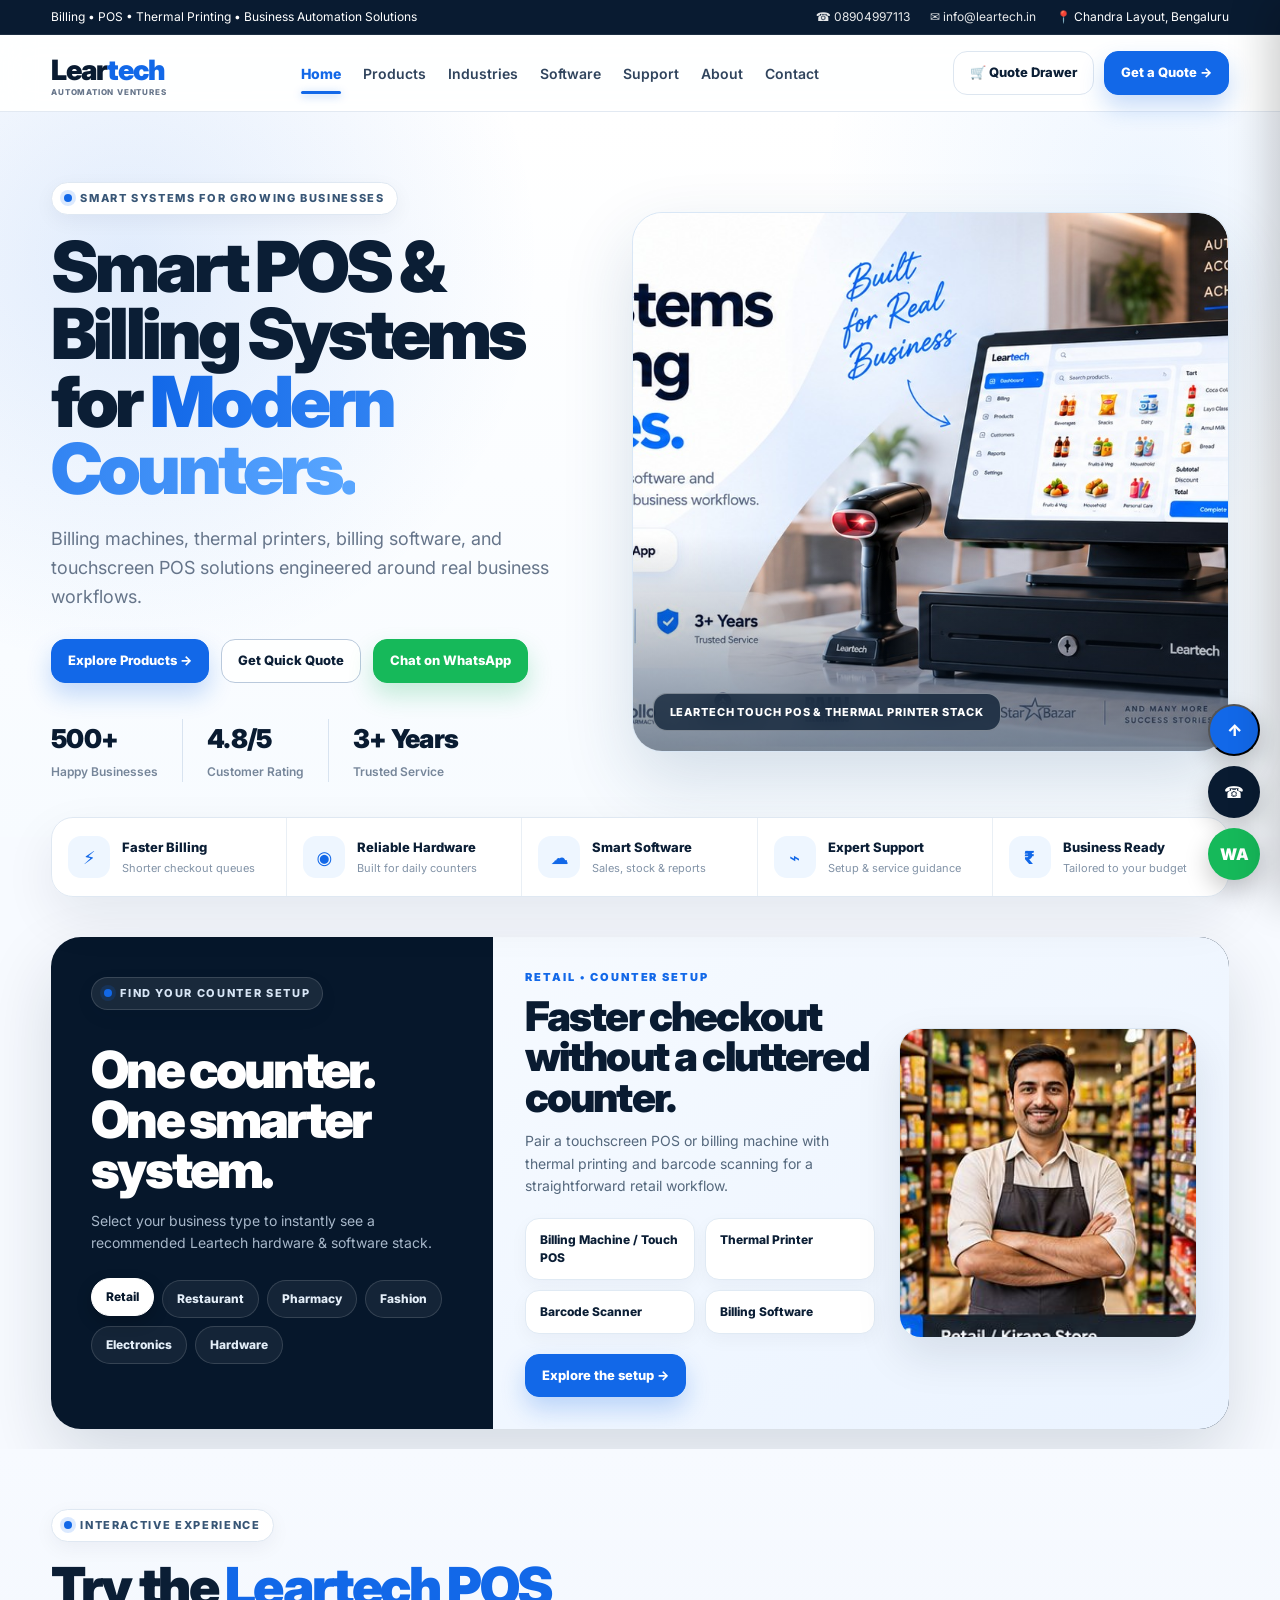
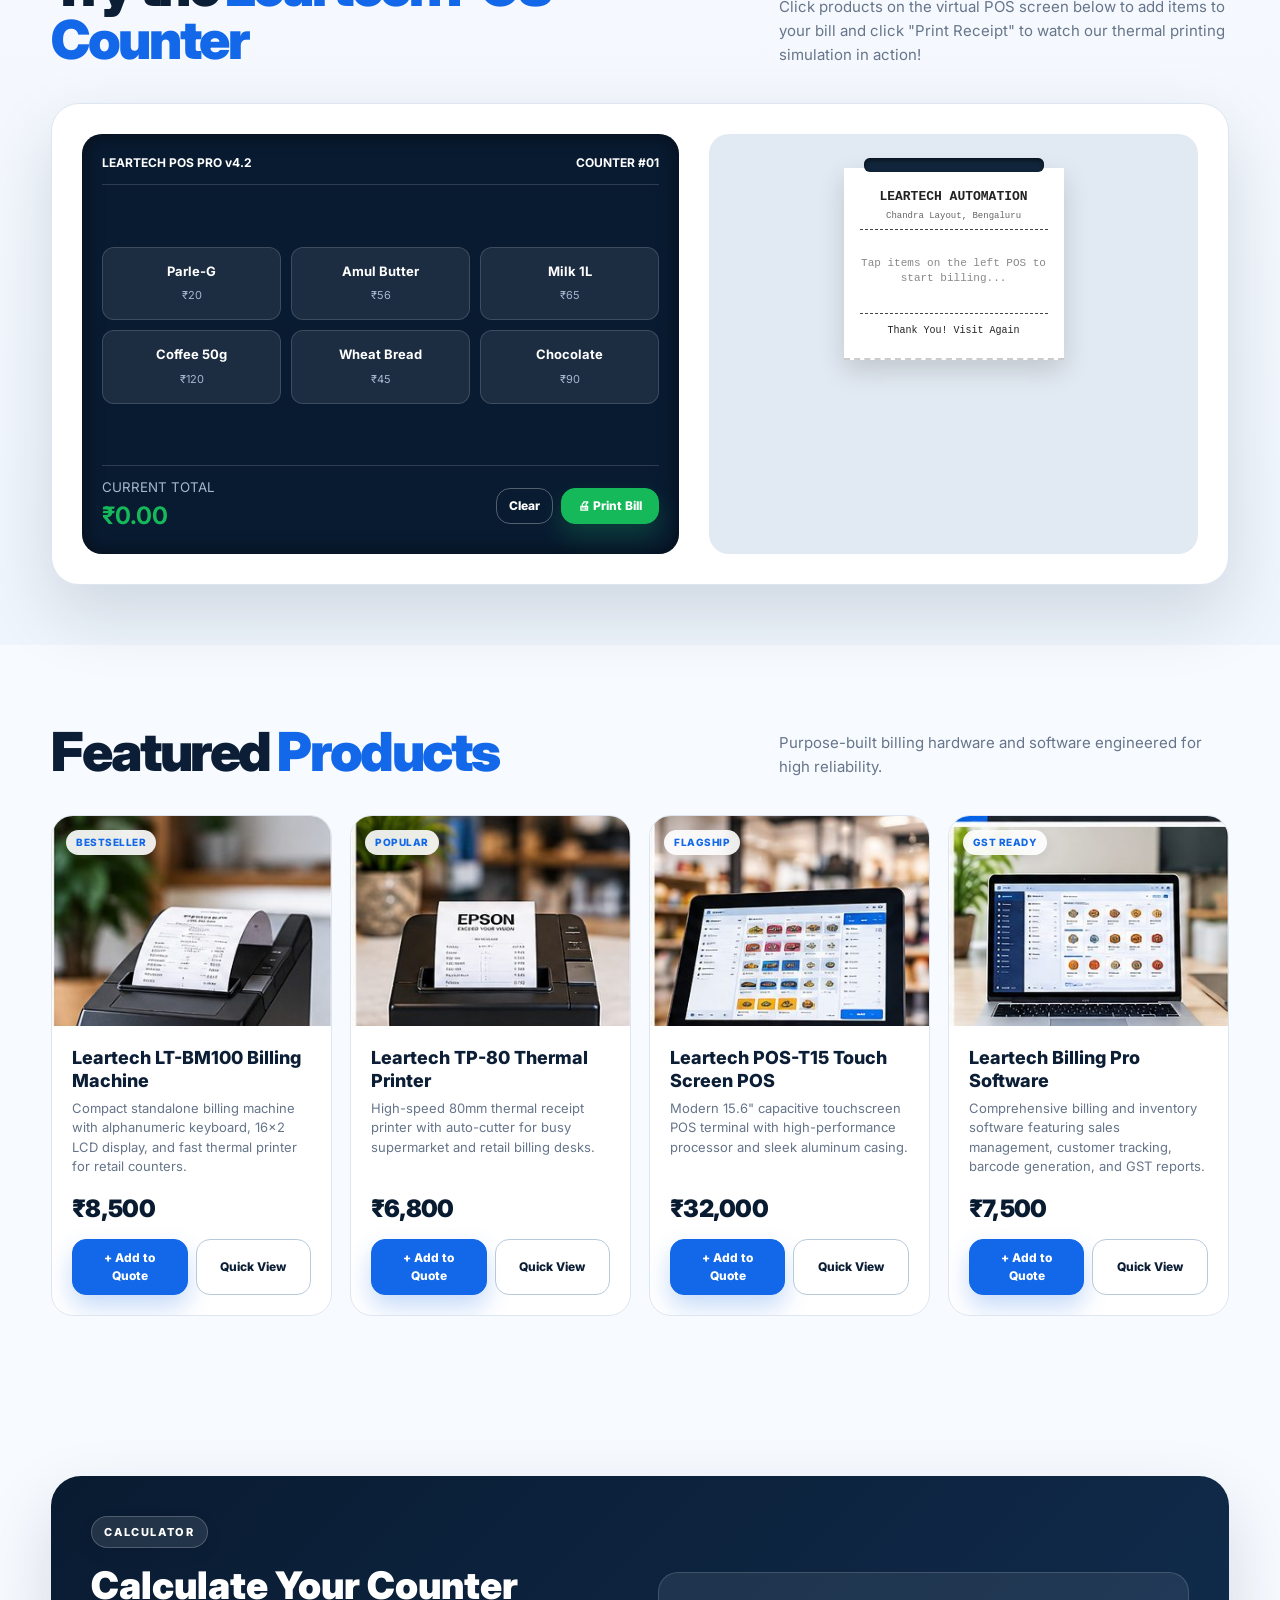
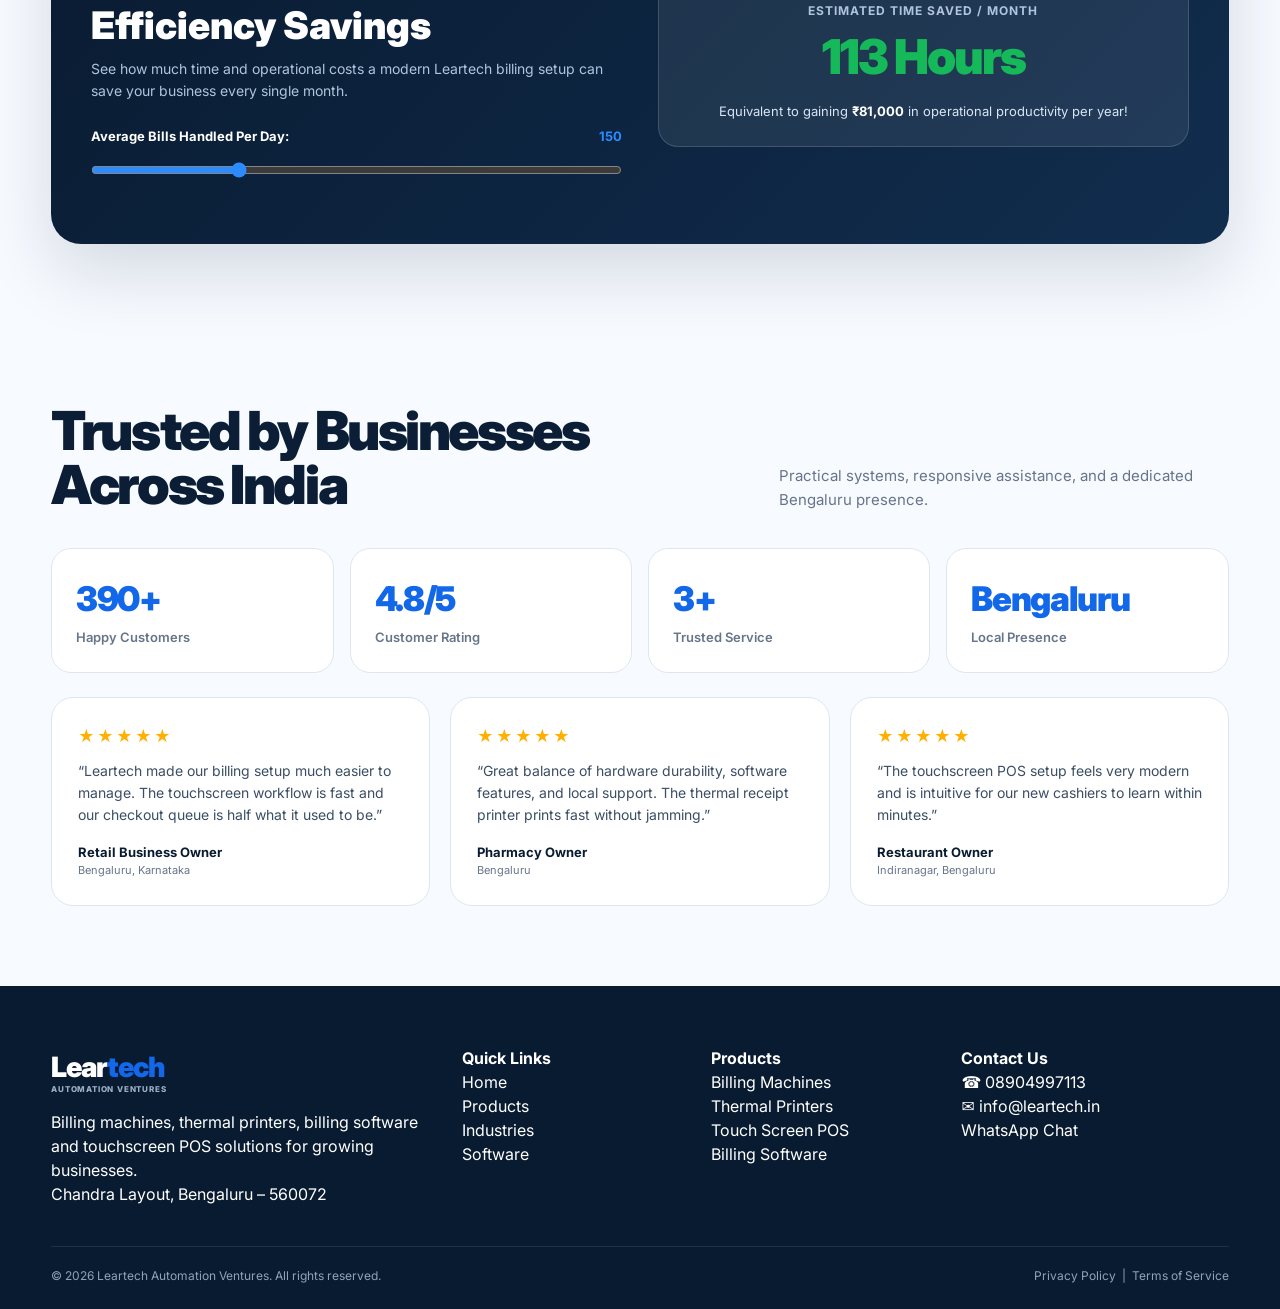
==== index.html @ 6ddb9689 "Initial commit - Leartech Automation Ventures official website" ====
<!DOCTYPE html>
<html lang="en">
<head>
  <meta charset="utf-8" />
  <meta name="viewport" content="width=device-width, initial-scale=1" />
  <meta name="theme-color" content="#091b31" />
  <meta name="description" content="Leartech Automation Ventures - Billing machines, thermal printers, billing software and touchscreen POS solutions for modern businesses in Bengaluru and India." />
  <title>Leartech | Billing Machines, POS Systems & Thermal Printers</title>
  
  <!-- CSS Stylesheet -->
  <link rel="stylesheet" href="./css/styles.css" />
</head>
<body>

  <!-- Scroll Progress Indicator -->
  <div id="scrollProgress"></div>

  <!-- Top Announcement Bar -->
  <div class="top-bar">
    <div class="container row">
      <span>Billing • POS • Thermal Printing • Business Automation Solutions</span>
      <div class="top-right">
        <a href="tel:+918904997113">☎ 08904997113</a>
        <a href="mailto:info@leartech.in">✉ info@leartech.in</a>
        <span>📍 Chandra Layout, Bengaluru</span>
      </div>
    </div>
  </div>

  <!-- Main Navigation Header -->
  <header>
    <div class="container nav">
      <a class="brand" href="#home" data-page="home">
        Lear<span>tech</span>
        <small>Automation Ventures</small>
      </a>

      <nav class="links" id="mobileNav">
        <a href="#home" data-page="home" class="active">Home</a>
        <a href="#products" data-page="products">Products</a>
        <a href="#industries" data-page="industries">Industries</a>
        <a href="#software" data-page="software">Software</a>
        <a href="#support" data-page="support">Support</a>
        <a href="#about" data-page="about">About</a>
        <a href="#contact" data-page="contact">Contact</a>
      </nav>

      <div class="nav-actions">
        <button class="pill open-quote-drawer quote-badge">
          🛒 Quote Drawer
          <span class="cart-count" id="cartBadge" style="display:none;">0</span>
        </button>
        <a class="pill primary" href="#contact" data-page="contact">Get a Quote →</a>
        <button class="menu-toggle" id="menuToggle" aria-label="Toggle navigation">☰</button>
      </div>
    </div>
  </header>

  <!-- Main Multi-page Container -->
  <main>

    <!-- ==================== HOME PAGE ==================== -->
    <section class="page active" id="page-home">
      
      <!-- Hero Section -->
      <section class="hero">
        <div class="container hero-grid">
          <div class="hero-copy reveal">
            <span class="iq-kicker"><i></i>Smart Systems for Growing Businesses</span>
            <h1>Smart POS & Billing Systems for <span class="blue">Modern Counters.</span></h1>
            <p>Billing machines, thermal printers, billing software, and touchscreen POS solutions engineered around real business workflows.</p>
            
            <div class="cta-row">
              <a class="btn primary" href="#products" data-page="products">Explore Products →</a>
              <a class="btn outline open-quote-drawer">Get Quick Quote</a>
              <a class="btn green" href="https://wa.me/918904997113" target="_blank">Chat on WhatsApp</a>
            </div>

            <div class="proof">
              <div>
                <strong>500+</strong>
                <span>Happy Businesses</span>
              </div>
              <div>
                <strong>4.8/5</strong>
                <span>Customer Rating</span>
              </div>
              <div>
                <strong>3+ Years</strong>
                <span>Trusted Service</span>
              </div>
            </div>
          </div>

          <div class="hero-photo-card reveal-scale">
            <img class="hero-photo" src="./assets/images/hero1.jpg" alt="Leartech Smart Billing Solutions Counter Setup" />
            <div class="image-caption">Leartech Touch POS & Thermal Printer Stack</div>
          </div>
        </div>
      </section>

      <!-- Advantage Rail -->
      <section class="iq-rail">
        <div class="container">
          <div class="iq-rail-inner stagger reveal">
            <div class="iq-rail-item">
              <div class="iq-rail-icon">⚡</div>
              <div><strong>Faster Billing</strong><span>Shorter checkout queues</span></div>
            </div>
            <div class="iq-rail-item">
              <div class="iq-rail-icon">◉</div>
              <div><strong>Reliable Hardware</strong><span>Built for daily counters</span></div>
            </div>
            <div class="iq-rail-item">
              <div class="iq-rail-icon">☁</div>
              <div><strong>Smart Software</strong><span>Sales, stock & reports</span></div>
            </div>
            <div class="iq-rail-item">
              <div class="iq-rail-icon">⌁</div>
              <div><strong>Expert Support</strong><span>Setup & service guidance</span></div>
            </div>
            <div class="iq-rail-item">
              <div class="iq-rail-icon">₹</div>
              <div><strong>Business Ready</strong><span>Tailored to your budget</span></div>
            </div>
          </div>
        </div>
      </section>

      <!-- Counter Solution Finder -->
      <section class="iq-finder section">
        <div class="container">
          <div class="iq-finder-card reveal-scale">
            <div class="iq-finder-copy">
              <span class="iq-kicker"><i></i>Find Your Counter Setup</span>
              <h2>One counter.<br>One smarter system.</h2>
              <p>Select your business type to instantly see a recommended Leartech hardware & software stack.</p>
              
              <div class="iq-tabs" role="tablist">
                <button class="iq-tab active" data-solution="retail">Retail</button>
                <button class="iq-tab" data-solution="restaurant">Restaurant</button>
                <button class="iq-tab" data-solution="pharmacy">Pharmacy</button>
                <button class="iq-tab" data-solution="fashion">Fashion</button>
                <button class="iq-tab" data-solution="electronics">Electronics</button>
                <button class="iq-tab" data-solution="hardware">Hardware</button>
              </div>
            </div>

            <div class="iq-result">
              <div>
                <div class="iq-meta" id="iqMeta">RETAIL • COUNTER SETUP</div>
                <div class="iq-title" id="iqTitle">Faster checkout without a cluttered counter.</div>
                <p class="iq-copy" id="iqCopy">Pair a touchscreen POS or billing machine with thermal printing and barcode scanning for a straightforward retail workflow.</p>
                <div class="iq-list" id="iqList">
                  <div>Billing Machine / Touch POS</div>
                  <div>Thermal Printer</div>
                  <div>Barcode Scanner</div>
                  <div>Billing Software</div>
                </div>
                <a class="btn primary" href="#products" data-page="products">Explore the setup →</a>
              </div>
              <div class="iq-result-image">
                <img id="iqImage" src="./assets/images/retail.jpg" alt="Leartech counter solution setup" />
              </div>
            </div>
          </div>
        </div>
      </section>

      <!-- LIVE POS COUNTER SIMULATOR (STORYTELLING ANIMATION) -->
      <section class="simulator-section section">
        <div class="container">
          <div class="head reveal">
            <div>
              <span class="iq-kicker"><i></i>Interactive Experience</span>
              <h2>Try the <span style="color:var(--blue)">Leartech POS Counter</span></h2>
            </div>
            <p>Click products on the virtual POS screen below to add items to your bill and click "Print Receipt" to watch our thermal printing simulation in action!</p>
          </div>

          <div class="sim-card reveal-scale">
            <!-- POS Screen -->
            <div class="sim-screen">
              <div class="sim-screen-header">
                <span>LEARTECH POS PRO v4.2</span>
                <span>COUNTER #01</span>
              </div>
              <div class="sim-grid-items">
                <button class="sim-item-btn" data-name="Parle-G Biscuit" data-price="20">
                  <strong>Parle-G</strong>
                  <span>₹20</span>
                </button>
                <button class="sim-item-btn" data-name="Amul Butter 100g" data-price="56">
                  <strong>Amul Butter</strong>
                  <span>₹56</span>
                </button>
                <button class="sim-item-btn" data-name="Organic Milk 1L" data-price="65">
                  <strong>Milk 1L</strong>
                  <span>₹65</span>
                </button>
                <button class="sim-item-btn" data-name="Coffee Powder 50g" data-price="120">
                  <strong>Coffee 50g</strong>
                  <span>₹120</span>
                </button>
                <button class="sim-item-btn" data-name="Whole Wheat Bread" data-price="45">
                  <strong>Wheat Bread</strong>
                  <span>₹45</span>
                </button>
                <button class="sim-item-btn" data-name="Dark Chocolate" data-price="90">
                  <strong>Chocolate</strong>
                  <span>₹90</span>
                </button>
              </div>
              <div style="display:flex; justify-content:space-between; align-items:center; border-top:1px solid rgba(255,255,255,0.15); padding-top:12px;">
                <div>
                  <small style="color:#a4b8d1; display:block;">CURRENT TOTAL</small>
                  <strong style="font-size:24px; color:#16b95a;" id="simTotal">₹0.00</strong>
                </div>
                <div style="display:flex; gap:8px;">
                  <button class="btn outline" id="simClearBtn" style="color:#fff; border-color:rgba(255,255,255,0.3); background:transparent; padding:8px 12px; font-size:12px;">Clear</button>
                  <button class="btn green" id="simPrintBtn" style="padding:8px 16px; font-size:12px;">🖨 Print Bill</button>
                </div>
              </div>
            </div>

            <!-- Thermal Printer & Receipt Feed -->
            <div class="sim-thermal-printer">
              <div class="printer-slot"></div>
              <div class="virtual-receipt" id="simPaper">
                <h4>LEARTECH AUTOMATION</h4>
                <div style="text-align:center; font-size:9px; color:#666;">Chandra Layout, Bengaluru</div>
                <div class="divider"></div>
                <div id="simReceiptBody">
                  <div style="text-align:center; color:#888; padding:20px 0;">Tap items on the left POS to start billing...</div>
                </div>
                <div class="divider"></div>
                <div style="text-align:center; font-size:10px; margin-top:10px;">Thank You! Visit Again</div>
              </div>
            </div>
          </div>
        </div>
      </section>

      <!-- Featured Products Spotlight -->
      <section class="section">
        <div class="container">
          <div class="head reveal">
            <h2>Featured <span style="color:var(--blue)">Products</span></h2>
            <p>Purpose-built billing hardware and software engineered for high reliability.</p>
          </div>
          <div class="grid4 stagger" id="homeProducts"></div>
        </div>
      </section>

      <!-- ROI & Time Savings Calculator -->
      <section class="section">
        <div class="container">
          <div class="roi-card reveal-scale">
            <div>
              <span class="iq-kicker" style="background:rgba(255,255,255,0.1); border-color:rgba(255,255,255,0.2); color:#fff;">Calculator</span>
              <h2>Calculate Your Counter Efficiency Savings</h2>
              <p>See how much time and operational costs a modern Leartech billing setup can save your business every single month.</p>
              
              <div class="roi-slider-group">
                <label>
                  <span>Average Bills Handled Per Day:</span>
                  <span id="roiBillsVal" style="color:var(--blue2);">150</span>
                </label>
                <input type="range" class="roi-slider" id="roiBillsInput" min="20" max="500" value="150" />
              </div>
            </div>

            <div class="roi-result-box">
              <span style="color:#b0c4de; font-size:12px; font-weight:bold; letter-spacing:1px; text-transform:uppercase;">ESTIMATED TIME SAVED / MONTH</span>
              <div class="roi-result-number" id="roiHoursVal">113 Hours</div>
              <p style="color:#d7e5f5; font-size:13px; margin-top:8px;">Equivalent to gaining <strong id="roiRevenueVal" style="color:#fff;">₹81,000</strong> in operational productivity per year!</p>
            </div>
          </div>
        </div>
      </section>

      <!-- Customer Metrics & Testimonials -->
      <section class="section">
        <div class="container">
          <div class="head reveal">
            <h2>Trusted by Businesses Across India</h2>
            <p>Practical systems, responsive assistance, and a dedicated Bengaluru presence.</p>
          </div>

          <div class="metric-grid stagger">
            <div class="metric">
              <strong data-target="500">0+</strong>
              <span>Happy Customers</span>
            </div>
            <div class="metric">
              <strong>4.8/5</strong>
              <span>Customer Rating</span>
            </div>
            <div class="metric">
              <strong data-target="3">0+ Years</strong>
              <span>Trusted Service</span>
            </div>
            <div class="metric">
              <strong>Bengaluru</strong>
              <span>Local Presence</span>
            </div>
          </div>

          <div class="testimonials stagger" style="margin-top:24px;">
            <div class="quote">
              <div class="stars">★★★★★</div>
              <p>“Leartech made our billing setup much easier to manage. The touchscreen workflow is fast and our checkout queue is half what it used to be.”</p>
              <b>Retail Business Owner</b>
              <small>Bengaluru, Karnataka</small>
            </div>
            <div class="quote">
              <div class="stars">★★★★★</div>
              <p>“Great balance of hardware durability, software features, and local support. The thermal receipt printer prints fast without jamming.”</p>
              <b>Pharmacy Owner</b>
              <small>Bengaluru</small>
            </div>
            <div class="quote">
              <div class="stars">★★★★★</div>
              <p>“The touchscreen POS setup feels very modern and is intuitive for our new cashiers to learn within minutes.”</p>
              <b>Restaurant Owner</b>
              <small>Indiranagar, Bengaluru</small>
            </div>
          </div>
        </div>
      </section>

    </section>


    <!-- ==================== PRODUCTS PAGE ==================== -->
    <section class="page" id="page-products">
      <div class="section" style="background:#f4f8fd; padding:40px 0 20px;">
        <div class="container">
          <div class="breadcrumb" style="font-size:12px; color:#66758a; margin-bottom:10px;">Home › Products</div>
          <h1 style="font-size:48px; font-weight:900; letter-spacing:-0.04em;">Our <span style="color:var(--blue)">Products</span></h1>
          <p style="color:var(--muted); max-width:600px;">Billing machines, thermal printers, billing software, and touchscreen POS solutions for modern counters.</p>

          <!-- Category Filter Tabs -->
          <div class="cta-row" style="margin-top:20px;">
            <button class="pill tab active" data-cat="All">All Products</button>
            <button class="pill tab" data-cat="Billing Machines">Billing Machines</button>
            <button class="pill tab" data-cat="Thermal Printers">Thermal Printers</button>
            <button class="pill tab" data-cat="Billing Software">Billing Software</button>
            <button class="pill tab" data-cat="Touch Screen POS">Touch Screen POS</button>
          </div>
        </div>
      </div>

      <section class="section">
        <div class="container" style="display:grid; grid-template-columns: 240px 1fr; gap:30px;">
          <!-- Sidebar Filters -->
          <aside style="background:#fff; border:1px solid var(--line); border-radius:20px; padding:20px; height:max-content;">
            <h3 style="font-size:16px; margin-bottom:14px;">Filter & Search</h3>
            
            <div style="margin-bottom:20px;">
              <label style="font-size:12px; font-weight:bold; display:block; margin-bottom:6px;">Search Product</label>
              <input type="text" id="searchInput" placeholder="Search by name..." style="width:100%; padding:10px; border-radius:10px; border:1px solid var(--line);" />
            </div>

            <div>
              <label style="font-size:12px; font-weight:bold; display:block; margin-bottom:6px;">Sort By</label>
              <select id="sortSelect" style="width:100%; padding:10px; border-radius:10px; border:1px solid var(--line);">
                <option>Featured</option>
                <option>Price: Low to High</option>
                <option>Price: High to Low</option>
              </select>
            </div>
          </aside>

          <!-- Product Cards Grid -->
          <div>
            <div style="display:flex; justify-content:space-between; align-items:center; margin-bottom:16px;">
              <h2 style="font-size:24px;">Catalogue <span id="productCount" style="color:var(--muted); font-size:16px;">(8)</span></h2>
            </div>
            <div class="grid3" id="productsGrid"></div>
          </div>
        </div>
      </section>
    </section>


    <!-- ==================== PRODUCT DETAIL PAGE ==================== -->
    <section class="page" id="page-product">
      <section class="section">
        <div class="container" id="productDetailContainer">
          <!-- Rendered dynamically by JS -->
        </div>
      </section>
    </section>


    <!-- ==================== INDUSTRIES PAGE ==================== -->
    <section class="page" id="page-industries">
      <div class="section" style="background:#f4f8fd; padding:40px 0 20px;">
        <div class="container">
          <div class="breadcrumb" style="font-size:12px; color:#66758a; margin-bottom:10px;">Home › Industries</div>
          <h1 style="font-size:48px; font-weight:900; letter-spacing:-0.04em;">Built for Every <span style="color:var(--blue)">Industry.</span></h1>
          <p style="color:var(--muted); max-width:650px;">Match your billing hardware and software to the pace, products, and transaction volume your business handles every day.</p>
        </div>
      </div>

      <section class="section">
        <div class="container">
          <!-- 12 INDUSTRY CARDS - ALL WITH HIGH RES REALISTIC PHOTOS -->
          <div class="industry-grid stagger">
            
            <div class="industry">
              <img class="industry-photo" src="./assets/images/retail.jpg" alt="Retail store POS use case" />
              <h3>Retail Stores</h3>
              <p>Billing, receipt printing, stock inventory, and barcode scanning for retail shops.</p>
              <a class="industry-action open-quote-drawer">Get Retail Setup Quote →</a>
            </div>

            <div class="industry">
              <img class="industry-photo" src="./assets/images/restaurant.jpg" alt="Restaurant POS use case" />
              <h3>Restaurants & Cafés</h3>
              <p>Fast menu billing, touchscreen counter interaction, and kitchen ticket printing.</p>
              <a class="industry-action open-quote-drawer">Get Restaurant Setup Quote →</a>
            </div>

            <div class="industry">
              <img class="industry-photo" src="./assets/images/supermarket.jpg" alt="Supermarket POS use case" />
              <h3>Supermarkets</h3>
              <p>High-volume counter billing, multi-barcode scanner support, and cash drawers.</p>
              <a class="industry-action open-quote-drawer">Get Supermarket Setup Quote →</a>
            </div>

            <div class="industry">
              <img class="industry-photo" src="./assets/images/fashion.jpg" alt="Garments & Fashion POS use case" />
              <h3>Garments & Fashion</h3>
              <p>Organize products by size, color variants, price tags, and promotional discounts.</p>
              <a class="industry-action open-quote-drawer">Get Fashion Setup Quote →</a>
            </div>

            <div class="industry">
              <img class="industry-photo" src="./assets/images/pharmacy.jpg" alt="Pharmacy POS use case" />
              <h3>Pharmacies</h3>
              <p>Batch code tracking, medicine billing, expiry alerts, and GST invoice printing.</p>
              <a class="industry-action open-quote-drawer">Get Pharmacy Setup Quote →</a>
            </div>

            <div class="industry">
              <img class="industry-photo" src="./assets/images/hospital_clinic.jpg" alt="Hospitals & Clinics POS use case" />
              <h3>Hospitals & Clinics</h3>
              <p>Streamlined billing workflows for hospital pharmacies, consultation, and service counters.</p>
              <a class="industry-action open-quote-drawer">Get Clinic Setup Quote →</a>
            </div>

            <div class="industry">
              <img class="industry-photo" src="./assets/images/salon_spa.jpg" alt="Salons & Spas POS use case" />
              <h3>Salons & Spas</h3>
              <p>Service package billing, appointment checkout, and customer reward tracking.</p>
              <a class="industry-action open-quote-drawer">Get Salon Setup Quote →</a>
            </div>

            <div class="industry">
              <img class="industry-photo" src="./assets/images/electronics_mobile.jpg" alt="Electronics & Mobile POS use case" />
              <h3>Electronics & Mobile</h3>
              <p>Serial number tracking, warranty billing, and fast accessory checkout.</p>
              <a class="industry-action open-quote-drawer">Get Electronics Setup Quote →</a>
            </div>

            <div class="industry">
              <img class="industry-photo" src="./assets/images/hardware_electrical.jpg" alt="Hardware & Electricals POS use case" />
              <h3>Hardware & Electricals</h3>
              <p>Heavy-duty counter billing, barcode scanning, and inventory stock tracking.</p>
              <a class="industry-action open-quote-drawer">Get Hardware Setup Quote →</a>
            </div>

            <div class="industry">
              <img class="industry-photo" src="./assets/images/bakery_sweets.jpg" alt="Bakeries & Sweet Shops POS use case" />
              <h3>Bakeries & Sweet Shops</h3>
              <p>Quick item checkout, weight scale integration, and fast receipt printing.</p>
              <a class="industry-action open-quote-drawer">Get Bakery Setup Quote →</a>
            </div>

            <div class="industry">
              <img class="industry-photo" src="./assets/images/distributors.jpg" alt="Wholesale Distributors POS use case" />
              <h3>Wholesale Distributors</h3>
              <p>Bulk product billing, B2B invoices, credit accounts, and dispatch printing.</p>
              <a class="industry-action open-quote-drawer">Get Distributor Setup Quote →</a>
            </div>

            <div class="industry">
              <img class="industry-photo" src="./assets/images/about_showroom.jpg" alt="Custom business counter POS use case" />
              <h3>Other Businesses</h3>
              <p>Tell us your custom workflow and we will build a tailored counter billing setup.</p>
              <a class="industry-action open-quote-drawer">Get Custom Consultation →</a>
            </div>

          </div>
        </div>
      </section>
    </section>


    <!-- ==================== SOFTWARE PAGE ==================== -->
    <section class="page" id="page-software">
      <section class="hero">
        <div class="container software-grid">
          <div class="reveal">
            <span class="iq-kicker"><i></i>Billing Software</span>
            <h1>Smart Software for <span class="blue">Smarter Business.</span></h1>
            <p>Unify sales, inventory, customer billing, and GST reports into one intuitive dashboard.</p>
            
            <div class="cta-row">
              <a class="btn primary" href="#contact" data-page="contact">Request Free Demo →</a>
              <a class="btn green" href="https://wa.me/918904997113" target="_blank">Chat on WhatsApp</a>
            </div>

            <div class="proof">
              <div><strong>GST Ready</strong><span>Invoices & Reports</span></div>
              <div><strong>Cloud + Offline</strong><span>Flexible Modes</span></div>
              <div><strong>Multi-User</strong><span>Team Access</span></div>
            </div>
          </div>

          <div class="software-ui reveal-scale">
            <div class="mockbar"></div>
            <div class="mini-photo-grid">
              <img class="mini-photo" src="./assets/images/software_laptop.jpg" alt="Leartech Billing Laptop Dashboard" />
              <img class="mini-photo" src="./assets/images/software_desktop.jpg" alt="Leartech Billing Desktop Dashboard" />
            </div>
            
            <div class="app">
              <div class="app-side">
                <span>Dashboard</span>
                <span>Sales</span>
                <span>Purchase</span>
                <span>Inventory</span>
                <span>Reports</span>
              </div>
              <div style="padding:6px;">
                <div class="app-cards">
                  <div class="app-card">
                    <small>Today's Sales</small>
                    <strong>₹24,580</strong>
                  </div>
                  <div class="app-card">
                    <small>Total Bills</small>
                    <strong>128</strong>
                  </div>
                  <div class="app-card">
                    <small>Products</small>
                    <strong>1,250</strong>
                  </div>
                </div>

                <div class="app-table">
                  <b>Recent Bill Transactions</b>
                  <div style="display:flex; justify-content:space-between; margin-top:8px;">
                    <span>Parle-G Biscuit x 2</span>
                    <strong>₹40.00</strong>
                  </div>
                  <div style="display:flex; justify-content:space-between; margin-top:6px;">
                    <span>Amul Butter 100g</span>
                    <strong>₹56.00</strong>
                  </div>
                </div>
              </div>
            </div>
          </div>
        </div>
      </section>
    </section>


    <!-- ==================== SUPPORT PAGE ==================== -->
    <section class="page" id="page-support">
      <section class="hero">
        <div class="container support-grid">
          <div class="reveal">
            <span class="iq-kicker"><i></i>Dedicated Assistance</span>
            <h1>Customer Support <span class="blue">You Can Count On.</span></h1>
            <p>From installation and counter setup to software guidance, our team is always ready to keep your business running smoothly.</p>

            <div class="cta-row">
              <a class="btn dark" href="tel:+918904997113">☎ Call 08904997113</a>
              <a class="btn green" href="https://wa.me/918904997113" target="_blank">Chat on WhatsApp</a>
            </div>
          </div>

          <div style="border-radius:24px; overflow:hidden; border:1px solid var(--line); box-shadow:var(--shadow);" class="reveal-scale">
            <img src="./assets/images/support_agent.jpg" alt="Leartech Customer Support Representative" style="width:100%; height:380px; object-fit:cover;" />
          </div>
        </div>
      </section>

      <!-- FAQ Section -->
      <section class="section">
        <div class="container" style="max-width:850px;">
          <div class="head" style="text-align:center; display:block; margin-bottom:30px;">
            <h2>Frequently Asked Questions</h2>
            <p style="margin:8px auto 0;">Everything you need to know about setup, support, and warranty coverage.</p>
          </div>
          <div id="faqContainer"></div>
        </div>
      </section>
    </section>


    <!-- ==================== ABOUT PAGE ==================== -->
    <section class="page" id="page-about">
      <section class="hero">
        <div class="container about-grid">
          <div class="reveal">
            <span class="iq-kicker"><i></i>About Leartech</span>
            <h1>Empowering Businesses <span class="blue">Since 2021.</span></h1>
            <p>Leartech Automation Ventures focuses on practical, high-performance billing and POS hardware designed to simplify daily counter operations.</p>
          </div>

          <div style="border-radius:24px; overflow:hidden; border:1px solid var(--line); box-shadow:var(--shadow);" class="reveal-scale">
            <img src="./assets/images/about_showroom.jpg" alt="Leartech Showroom & Office" style="width:100%; height:360px; object-fit:cover;" />
          </div>
        </div>
      </section>
    </section>


    <!-- ==================== CONTACT PAGE ==================== -->
    <section class="page" id="page-contact">
      <section class="section">
        <div class="container contact-grid">
          <div style="background:#fff; border:1px solid var(--line); border-radius:24px; padding:30px; box-shadow:var(--shadow);">
            <h2 style="font-size:28px; margin-bottom:8px;">Send us a message</h2>
            <p style="color:var(--muted); font-size:14px; margin-bottom:20px;">Fill out the form below to get a formal quote or request a product demo.</p>

            <form id="leadForm">
              <div style="margin-bottom:14px;">
                <label style="font-size:12px; font-weight:bold; display:block; margin-bottom:4px;">Your Name *</label>
                <input type="text" id="formName" required placeholder="Enter full name" style="width:100%; padding:12px; border-radius:10px; border:1px solid var(--line);" />
              </div>

              <div style="margin-bottom:14px;">
                <label style="font-size:12px; font-weight:bold; display:block; margin-bottom:4px;">Phone Number *</label>
                <input type="tel" id="formPhone" required placeholder="+91 8904997113" style="width:100%; padding:12px; border-radius:10px; border:1px solid var(--line);" />
              </div>

              <div style="margin-bottom:14px;">
                <label style="font-size:12px; font-weight:bold; display:block; margin-bottom:4px;">Business Type</label>
                <select id="formBiz" style="width:100%; padding:12px; border-radius:10px; border:1px solid var(--line);">
                  <option>Retail Store</option>
                  <option>Restaurant / Café</option>
                  <option>Supermarket</option>
                  <option>Pharmacy</option>
                  <option>Salon / Spa</option>
                  <option>Other Business</option>
                </select>
              </div>

              <div style="margin-bottom:20px;">
                <label style="font-size:12px; font-weight:bold; display:block; margin-bottom:4px;">What do you need?</label>
                <textarea id="formNeed" rows="3" placeholder="Billing machine, thermal printer, software, touch POS..." style="width:100%; padding:12px; border-radius:10px; border:1px solid var(--line);"></textarea>
              </div>

              <button class="btn primary" type="submit" style="width:100%; padding:14px;">Send Enquiry on WhatsApp →</button>
              <div id="notice" style="display:none; margin-top:12px; padding:10px; background:#eef8f1; color:var(--green); border-radius:10px; font-size:12px;">Opening WhatsApp...</div>
            </form>
          </div>

          <div>
            <div style="border-radius:24px; overflow:hidden; border:1px solid var(--line); box-shadow:var(--shadow);">
              <img src="./assets/images/contact_office.jpg" alt="Leartech Office Premises" style="width:100%; height:260px; object-fit:cover;" />
            </div>

            <div style="background:#fff; border:1px solid var(--line); border-radius:20px; padding:24px; margin-top:20px;">
              <h3 style="font-size:20px; margin-bottom:10px;">Leartech Automation Ventures</h3>
              <p style="color:var(--muted); font-size:14px; line-height:1.6;">Chandra Layout, Bengaluru – 560072, Karnataka, India.</p>
              <div style="margin-top:16px; font-size:14px;">
                <div>📞 <strong>Phone:</strong> <a href="tel:+918904997113">08904997113</a></div>
                <div style="margin-top:6px;">✉ <strong>Email:</strong> <a href="mailto:info@leartech.in">info@leartech.in</a></div>
                <div style="margin-top:6px;">🕒 <strong>Hours:</strong> Mon – Sat: 9:00 AM – 7:00 PM</div>
              </div>
            </div>
          </div>
        </div>
      </section>
    </section>

  </main>


  <!-- ==================== QUOTE DRAWER (SLIDE OUT) ==================== -->
  <div class="drawer-overlay" id="drawerOverlay"></div>
  <div class="drawer" id="drawer">
    <div class="drawer-header">
      <h3>Your Quote Drawer</h3>
      <button class="drawer-close" id="drawerCloseBtn">×</button>
    </div>
    <div class="drawer-body" id="drawerItems">
      <!-- Cart Items Rendered Here -->
    </div>
    <div class="drawer-footer">
      <div class="drawer-total">
        <span>Estimated Total:</span>
        <span id="drawerTotal">₹0</span>
      </div>
      <button class="btn green" id="sendWhatsappBtn" style="width:100%; padding:14px;">Send Quote Request on WhatsApp →</button>
    </div>
  </div>


  <!-- ==================== QUICK VIEW MODAL ==================== -->
  <div class="modal-overlay" id="modalOverlay">
    <div class="modal-card">
      <button class="modal-close" id="modalCloseBtn">×</button>
      <div id="modalContent"></div>
    </div>
  </div>


  <!-- ==================== FOOTER ==================== -->
  <footer>
    <div class="container">
      <div class="footer-grid">
        <div>
          <div class="brand" style="color:#fff;">Lear<span>tech</span><small style="color:#9cb0c7;">Automation Ventures</small></div>
          <p style="margin-top:12px;">Billing machines, thermal printers, billing software and touchscreen POS solutions for growing businesses.</p>
          <p>Chandra Layout, Bengaluru – 560072</p>
        </div>
        <div>
          <h4>Quick Links</h4>
          <p><a href="#home" data-page="home">Home</a></p>
          <p><a href="#products" data-page="products">Products</a></p>
          <p><a href="#industries" data-page="industries">Industries</a></p>
          <p><a href="#software" data-page="software">Software</a></p>
        </div>
        <div>
          <h4>Products</h4>
          <p><a href="#products" data-page="products">Billing Machines</a></p>
          <p><a href="#products" data-page="products">Thermal Printers</a></p>
          <p><a href="#products" data-page="products">Touch Screen POS</a></p>
          <p><a href="#software" data-page="software">Billing Software</a></p>
        </div>
        <div>
          <h4>Contact Us</h4>
          <p><a href="tel:+918904997113">☎ 08904997113</a></p>
          <p><a href="mailto:info@leartech.in">✉ info@leartech.in</a></p>
          <p><a href="https://wa.me/918904997113" target="_blank">WhatsApp Chat</a></p>
        </div>
      </div>

      <div class="foot-bottom">
        <div>© 2026 Leartech Automation Ventures. All rights reserved.</div>
        <div>Privacy Policy &nbsp;|&nbsp; Terms of Service</div>
      </div>
    </div>
  </footer>


  <!-- Floating Action Buttons -->
  <div class="float-actions">
    <button class="float-btn top" id="floatTop" aria-label="Back to Top">↑</button>
    <a class="float-btn call" href="tel:+918904997113" aria-label="Call Leartech">☎</a>
    <a class="float-btn wa" href="https://wa.me/918904997113" target="_blank" aria-label="Chat on WhatsApp">WA</a>
  </div>

  <!-- JavaScript App Logic -->
  <script src="./js/app.js"></script>

</body>
</html>
---- css/styles.css ----
/* ==========================================================================
   LEARTECH AUTOMATION VENTURES - 2026 OFFICIAL WEBSITE STYLESHEET
   Features: Vanilla CSS, Glassmorphism, Responsive Grid, Smooth Animations,
   Scroll Reveals, Interactive POS Simulator, Quote Drawer, 3D Card Tilts.
   ========================================================================== */

@import url('https://fonts.googleapis.com/css2?family=Inter:wght@300;400;500;600;700;800;900&display=swap');

/* --- DESIGN TOKENS --- */
:root {
  --navy: #091b31;
  --navy2: #112d4e;
  --navy-dark: #06172b;
  --blue: #1268e8;
  --blue-hover: #0f5bc9;
  --blue2: #2b8bff;
  --sky: #eaf5ff;
  --sky-soft: #f4f8fd;
  --green: #16b95a;
  --green-hover: #139e4d;
  --ink: #0b1e35;
  --muted: #66758a;
  --line: #dde6f0;
  --card: #ffffff;
  --bg: #f7faff;
  --r: 22px;
  --r-lg: 32px;
  --shadow: 0 14px 45px rgba(17, 45, 78, 0.10);
  --shadow-hover: 0 28px 70px rgba(6, 28, 53, 0.14);
  --ease-out: cubic-bezier(0.16, 1, 0.3, 1);
  --ease-smooth: cubic-bezier(0.22, 1, 0.36, 1);
  --ease-spring: cubic-bezier(0.2, 0.8, 0.2, 1.15);
}

/* --- BASE & RESET --- */
* {
  box-sizing: border-box;
  margin: 0;
  padding: 0;
}

html {
  scroll-behavior: smooth;
  font-size: 16px;
}

body {
  font-family: 'Inter', system-ui, -apple-system, BlinkMacSystemFont, "Segoe UI", Roboto, sans-serif;
  color: var(--ink);
  background: var(--bg);
  line-height: 1.5;
  overflow-x: hidden;
  position: relative;
}

/* Ambient Dot Background Matrix */
body::before {
  content: "";
  position: fixed;
  inset: 0;
  z-index: -5;
  pointer-events: none;
  background-image: radial-gradient(rgba(18, 104, 232, 0.05) 1px, transparent 1px);
  background-size: 32px 32px;
  mask-image: linear-gradient(to bottom, #000 0%, rgba(0, 0, 0, 0.3) 75%, transparent 100%);
}

a {
  text-decoration: none;
  color: inherit;
}

button, input, select, textarea {
  font: inherit;
}

.container {
  width: min(1200px, 92vw);
  margin: 0 auto;
}

.hide {
  display: none !important;
}

/* --- SCROLL PROGRESS BAR --- */
#scrollProgress {
  position: fixed;
  left: 0;
  top: 0;
  width: 100%;
  height: 4px;
  z-index: 9999;
  background: transparent;
  pointer-events: none;
}
#scrollProgress::after {
  content: "";
  display: block;
  width: var(--progress, 0%);
  height: 100%;
  background: linear-gradient(90deg, var(--blue), var(--blue2), var(--green));
  box-shadow: 0 0 12px rgba(43, 139, 255, 0.8);
  transition: width 0.1s linear;
}

/* --- TOP HEADER & NAVIGATION --- */
.top-bar {
  background: var(--navy);
  color: #fff;
  font-size: 12px;
  padding: 8px 0;
  border-bottom: 1px solid rgba(255, 255, 255, 0.08);
}
.top-bar .row {
  display: flex;
  justify-content: space-between;
  align-items: center;
  gap: 16px;
}
.top-bar a {
  opacity: 0.9;
  transition: opacity 0.2s ease;
}
.top-bar a:hover {
  opacity: 1;
  color: var(--blue2);
}
.top-right {
  display: flex;
  gap: 20px;
}

header {
  position: sticky;
  top: 0;
  z-index: 100;
  background: rgba(255, 255, 255, 0.88);
  backdrop-filter: blur(16px);
  border-bottom: 1px solid rgba(221, 230, 240, 0.85);
  transition: background 0.35s ease, box-shadow 0.35s ease, padding 0.35s ease;
}
header.scrolled {
  background: rgba(255, 255, 255, 0.96);
  box-shadow: 0 12px 35px rgba(9, 27, 49, 0.09);
}

.nav {
  height: 76px;
  display: flex;
  align-items: center;
  justify-content: space-between;
  gap: 18px;
  transition: height 0.35s var(--ease-out);
}
header.scrolled .nav {
  height: 64px;
}

.brand {
  font-weight: 900;
  font-size: 28px;
  letter-spacing: -1.2px;
  color: var(--navy);
  display: inline-block;
}
.brand span {
  color: var(--blue);
}
.brand small {
  font-size: 8px;
  display: block;
  letter-spacing: 0.1em;
  text-align: right;
  color: var(--muted);
  font-weight: 800;
  margin-top: -5px;
  text-transform: uppercase;
}

.links {
  display: flex;
  gap: 22px;
  font-size: 14px;
  font-weight: 600;
  color: #30445d;
}
.links a {
  padding: 24px 0;
  position: relative;
  transition: color 0.25s ease, transform 0.25s ease;
}
.links a:hover {
  color: var(--blue);
  transform: translateY(-1px);
}
.links a.active {
  color: var(--blue);
  font-weight: 800;
}
.links a.active::after {
  content: "";
  position: absolute;
  left: 0;
  right: 0;
  bottom: 14px;
  height: 3px;
  border-radius: 10px;
  background: var(--blue);
  box-shadow: 0 2px 8px rgba(18, 104, 232, 0.4);
}

.nav-actions {
  display: flex;
  align-items: center;
  gap: 10px;
}

/* Button & Pill Styles */
.pill, .btn {
  display: inline-flex;
  align-items: center;
  justify-content: center;
  gap: 8px;
  padding: 11px 16px;
  border-radius: 14px;
  font-size: 13px;
  font-weight: 800;
  border: 1px solid var(--line);
  background: #fff;
  color: var(--ink);
  cursor: pointer;
  position: relative;
  overflow: hidden;
  isolation: isolate;
  transition: transform 0.3s var(--ease-spring), box-shadow 0.3s ease, background 0.25s ease, border-color 0.25s ease, color 0.25s ease;
}

.pill::before, .btn::before {
  content: "";
  position: absolute;
  inset: -2px;
  transform: translateX(-115%);
  background: linear-gradient(105deg, transparent 15%, rgba(255, 255, 255, 0.35) 48%, transparent 78%);
  transition: transform 0.75s var(--ease-out);
  z-index: 1;
}

.pill:hover::before, .btn:hover::before {
  transform: translateX(115%);
}

.pill:hover, .btn:hover {
  transform: translateY(-3px);
  box-shadow: 0 14px 28px rgba(17, 45, 78, 0.12);
}

.pill:active, .btn:active {
  transform: translateY(0) scale(0.98);
}

.btn.primary, .pill.primary {
  background: var(--blue);
  color: #fff;
  border-color: var(--blue);
  box-shadow: 0 12px 25px rgba(18, 104, 232, 0.24);
}
.btn.primary:hover, .pill.primary:hover {
  background: var(--blue-hover);
  border-color: var(--blue-hover);
  box-shadow: 0 16px 32px rgba(18, 104, 232, 0.32);
}

.btn.green, .pill.green {
  background: var(--green);
  color: #fff;
  border-color: var(--green);
  box-shadow: 0 12px 25px rgba(22, 185, 90, 0.24);
}
.btn.green:hover, .pill.green:hover {
  background: var(--green-hover);
  border-color: var(--green-hover);
  box-shadow: 0 16px 32px rgba(22, 185, 90, 0.32);
}

.btn.outline {
  background: rgba(255, 255, 255, 0.9);
  border-color: #b9c9dc;
}
.btn.outline:hover {
  background: #fff;
  border-color: var(--blue);
  color: var(--blue);
}

.btn.dark {
  background: var(--navy);
  color: #fff;
  border-color: var(--navy);
}
.btn.dark:hover {
  background: var(--navy-dark);
}

.quote-badge {
  position: relative;
}
.cart-count {
  position: absolute;
  top: -6px;
  right: -6px;
  background: #ff3b30;
  color: #fff;
  font-size: 10px;
  font-weight: 900;
  width: 18px;
  height: 18px;
  border-radius: 50%;
  display: grid;
  place-items: center;
  border: 2px solid #fff;
  box-shadow: 0 2px 6px rgba(0,0,0,0.18);
  animation: pulseBadge 2s infinite;
}
@keyframes pulseBadge {
  0%, 100% { transform: scale(1); }
  50% { transform: scale(1.15); }
}

.menu-toggle {
  display: none;
  border: 0;
  background: none;
  font-size: 26px;
  color: var(--navy);
  cursor: pointer;
}

/* --- MAIN & PAGE VIEWS --- */
main {
  min-height: 75vh;
}
.page {
  display: none;
  opacity: 0;
  transition: opacity 0.4s var(--ease-out);
}
.page.active {
  display: block;
  opacity: 1;
}

/* --- HERO SECTION --- */
.hero {
  padding: 60px 0 45px;
  background:
    radial-gradient(circle at 10% 20%, rgba(18, 104, 232, 0.12), transparent 32%),
    radial-gradient(circle at 90% 10%, rgba(43, 139, 255, 0.08), transparent 25%),
    linear-gradient(180deg, #ffffff 0%, #f7fbff 100%);
  position: relative;
  isolation: isolate;
}
.hero-grid {
  display: grid;
  grid-template-columns: 0.95fr 1.05fr;
  gap: 40px;
  align-items: center;
  min-height: 620px;
}
.hero-copy {
  padding: 10px 0;
  position: relative;
  z-index: 2;
}

.iq-kicker {
  display: inline-flex;
  align-items: center;
  gap: 8px;
  padding: 7px 12px;
  border: 1px solid #dfe8f2;
  background: #fff;
  border-radius: 999px;
  color: #385676;
  font-size: 11px;
  font-weight: 800;
  letter-spacing: 0.15em;
  text-transform: uppercase;
  box-shadow: 0 6px 20px rgba(6, 28, 53, 0.05);
  margin-bottom: 18px;
}
.iq-kicker i {
  width: 8px;
  height: 8px;
  border-radius: 50%;
  background: var(--blue);
  box-shadow: 0 0 0 4px rgba(15, 109, 244, 0.15);
}

.hero h1 {
  font-size: clamp(48px, 5.5vw, 80px);
  line-height: 0.96;
  letter-spacing: -0.055em;
  font-weight: 900;
  color: var(--ink);
}
.hero h1 .blue {
  background: linear-gradient(90deg, var(--blue), #59a6ff);
  -webkit-background-clip: text;
  background-clip: text;
  color: transparent;
}

.hero p {
  font-size: 18px;
  color: var(--muted);
  max-width: 620px;
  line-height: 1.6;
  margin: 22px 0 28px;
}

.cta-row {
  display: flex;
  flex-wrap: wrap;
  gap: 12px;
}

.proof {
  display: flex;
  flex-wrap: wrap;
  gap: 0;
  margin-top: 36px;
}
.proof > div {
  padding: 0 24px;
  border-left: 1px solid #d8e3f0;
  position: relative;
}
.proof > div:first-child {
  padding-left: 0;
  border-left: 0;
}
.proof strong {
  display: block;
  font-size: 26px;
  font-weight: 900;
  color: var(--navy);
  letter-spacing: -0.03em;
}
.proof span {
  font-size: 12px;
  color: #76869a;
  font-weight: 600;
}

/* Hero Visual Photo Card */
.hero-photo-card {
  min-height: 540px;
  height: 540px;
  border-radius: 30px;
  background: #fff;
  border: 1px solid #d9e7f6;
  box-shadow: 0 28px 70px rgba(26, 67, 112, 0.16);
  position: relative;
  overflow: hidden;
  transform-style: preserve-3d;
  transition: transform 0.6s var(--ease-out), box-shadow 0.6s ease;
}
.hero-photo-card:hover {
  transform: translateY(-8px) rotateX(1deg) rotateY(-1deg);
  box-shadow: 0 34px 85px rgba(26, 67, 112, 0.22);
}
.hero-photo {
  width: 100%;
  height: 100%;
  object-fit: cover;
  object-position: center;
  border-radius: 30px;
  transition: transform 1.2s var(--ease-smooth), filter 0.7s ease;
}
.hero-photo-card:hover .hero-photo {
  transform: scale(1.04);
}
.hero-photo-card::after {
  content: "";
  position: absolute;
  inset: 0;
  background: linear-gradient(180deg, transparent 60%, rgba(9, 27, 49, 0.5) 100%);
  pointer-events: none;
}
.image-caption {
  position: absolute;
  left: 20px;
  bottom: 20px;
  z-index: 3;
  padding: 10px 16px;
  border: 1px solid rgba(255, 255, 255, 0.4);
  background: rgba(9, 27, 49, 0.75);
  backdrop-filter: blur(12px);
  color: #fff;
  border-radius: 14px;
  font-size: 11px;
  font-weight: 800;
  letter-spacing: 0.08em;
  text-transform: uppercase;
}

/* --- ADVANTAGE RAIL --- */
.iq-rail {
  position: relative;
  margin-top: -20px;
  z-index: 10;
}
.iq-rail-inner {
  display: grid;
  grid-template-columns: repeat(5, 1fr);
  background: rgba(255, 255, 255, 0.94);
  border: 1px solid #dfe8f2;
  border-radius: 22px;
  box-shadow: 0 20px 50px rgba(6, 28, 53, 0.08);
  overflow: hidden;
  backdrop-filter: blur(18px);
}
.iq-rail-item {
  padding: 18px 16px;
  border-right: 1px solid #e9eff5;
  display: flex;
  align-items: center;
  gap: 12px;
  transition: background 0.25s ease;
}
.iq-rail-item:hover {
  background: #f4f9ff;
}
.iq-rail-item:last-child {
  border-right: 0;
}
.iq-rail-icon {
  width: 42px;
  height: 42px;
  border-radius: 13px;
  display: grid;
  place-items: center;
  background: #eef6ff;
  color: var(--blue);
  font-weight: 900;
  font-size: 18px;
  flex: none;
  transition: transform 0.3s var(--ease-spring);
}
.iq-rail-item:hover .iq-rail-icon {
  transform: scale(1.1) rotate(-5deg);
}
.iq-rail-item strong {
  font-size: 13px;
  display: block;
  font-weight: 800;
}
.iq-rail-item span {
  display: block;
  color: #8293a7;
  font-size: 11px;
  margin-top: 2px;
}

/* --- SECTION HEADERS --- */
.section {
  padding: 80px 0;
  position: relative;
}
.head {
  display: flex;
  justify-content: space-between;
  gap: 24px;
  align-items: flex-end;
  margin-bottom: 36px;
}
.head h2 {
  margin: 0;
  font-size: clamp(34px, 4.2vw, 54px);
  line-height: 1;
  letter-spacing: -0.045em;
  font-weight: 900;
}
.head p {
  margin: 0;
  max-width: 450px;
  color: var(--muted);
  font-size: 15px;
  line-height: 1.6;
}

/* --- INTERACTIVE COUNTER FINDER --- */
.iq-finder {
  padding: 40px 0 20px;
}
.iq-finder-card {
  display: grid;
  grid-template-columns: 0.75fr 1.25fr;
  min-height: 440px;
  border-radius: 30px;
  overflow: hidden;
  background: var(--navy-dark);
  box-shadow: var(--shadow-hover);
  position: relative;
}
.iq-finder-copy {
  padding: 40px;
  position: relative;
  z-index: 1;
}
.iq-finder-copy .iq-kicker {
  background: rgba(255, 255, 255, 0.08);
  border-color: rgba(255, 255, 255, 0.14);
  color: #d7e5f5;
}
.iq-finder-copy h2 {
  color: #fff;
  font-size: clamp(32px, 4vw, 52px);
  line-height: 0.98;
  letter-spacing: -0.055em;
  margin: 16px 0;
  font-weight: 900;
}
.iq-finder-copy p {
  color: #a7b7c9;
  line-height: 1.6;
  font-size: 14px;
  max-width: 420px;
}
.iq-tabs {
  display: flex;
  flex-wrap: wrap;
  gap: 8px;
  margin-top: 25px;
}
.iq-tab {
  border: 1px solid rgba(255, 255, 255, 0.14);
  background: rgba(255, 255, 255, 0.06);
  border-radius: 999px;
  color: #e4eef8;
  padding: 9px 14px;
  font-size: 12px;
  font-weight: 800;
  cursor: pointer;
  transition: all 0.25s ease;
}
.iq-tab:hover, .iq-tab.active {
  background: #fff;
  color: var(--navy-dark);
  border-color: #fff;
  transform: translateY(-2px);
  box-shadow: 0 6px 16px rgba(0, 0, 0, 0.2);
}
.iq-result {
  padding: 32px;
  background: linear-gradient(145deg, #f6faff, #eaf3ff);
  display: grid;
  grid-template-columns: 1.08fr 0.92fr;
  align-items: center;
  gap: 24px;
}
.iq-meta {
  font-size: 11px;
  letter-spacing: 0.18em;
  text-transform: uppercase;
  font-weight: 900;
  color: var(--blue);
}
.iq-title {
  font-size: clamp(26px, 3.2vw, 42px);
  line-height: 1;
  letter-spacing: -0.045em;
  margin: 10px 0 12px;
  font-weight: 900;
  color: var(--navy);
}
.iq-copy {
  font-size: 14px;
  line-height: 1.6;
  color: #55687d;
  max-width: 500px;
}
.iq-list {
  display: grid;
  grid-template-columns: 1fr 1fr;
  gap: 10px;
  margin: 20px 0;
}
.iq-list div {
  padding: 12px 14px;
  border-radius: 14px;
  background: #fff;
  border: 1px solid #e0eaf4;
  font-size: 12px;
  font-weight: 800;
  color: var(--ink);
  box-shadow: 0 6px 18px rgba(6, 28, 53, 0.04);
}
.iq-result-image {
  height: 310px;
  border-radius: 22px;
  overflow: hidden;
  border: 1px solid #dae6f2;
  box-shadow: 0 18px 45px rgba(6, 28, 53, 0.10);
  background: #fff;
}
.iq-result-image img {
  width: 100%;
  height: 100%;
  object-fit: cover;
  transition: transform 0.8s var(--ease-out);
}
.iq-result-image:hover img {
  transform: scale(1.04);
}

/* --- LIVE POS COUNTER SIMULATOR --- */
.simulator-section {
  padding: 60px 0;
  background: linear-gradient(180deg, #f7faff 0%, #eef5fc 100%);
}
.sim-card {
  background: #fff;
  border-radius: 28px;
  border: 1px solid var(--line);
  box-shadow: var(--shadow-hover);
  padding: 30px;
  display: grid;
  grid-template-columns: 1.1fr 0.9fr;
  gap: 30px;
}
.sim-screen {
  background: #091b31;
  border-radius: 20px;
  padding: 20px;
  color: #fff;
  display: flex;
  flex-direction: column;
  justify-content: space-between;
  min-height: 420px;
  box-shadow: inset 0 0 20px rgba(0,0,0,0.5);
}
.sim-screen-header {
  display: flex;
  justify-content: space-between;
  align-items: center;
  border-bottom: 1px solid rgba(255,255,255,0.15);
  padding-bottom: 12px;
  font-size: 12px;
  font-weight: 700;
}
.sim-grid-items {
  display: grid;
  grid-template-columns: repeat(3, 1fr);
  gap: 10px;
  margin: 16px 0;
}
.sim-item-btn {
  background: rgba(255,255,255,0.08);
  border: 1px solid rgba(255,255,255,0.15);
  border-radius: 12px;
  padding: 14px 10px;
  color: #fff;
  cursor: pointer;
  text-align: center;
  transition: all 0.2s ease;
}
.sim-item-btn:hover {
  background: var(--blue);
  border-color: var(--blue);
  transform: translateY(-2px);
}
.sim-item-btn strong {
  display: block;
  font-size: 13px;
}
.sim-item-btn span {
  font-size: 11px;
  color: #a4b8d1;
}

.sim-thermal-printer {
  background: #e1e9f2;
  border-radius: 20px;
  padding: 24px;
  display: flex;
  flex-direction: column;
  align-items: center;
  justify-content: flex-start;
  position: relative;
}
.printer-slot {
  width: 180px;
  height: 14px;
  background: #11263c;
  border-radius: 6px;
  box-shadow: inset 0 2px 5px rgba(0,0,0,0.6);
  margin-bottom: -4px;
  z-index: 5;
}
.virtual-receipt {
  width: 220px;
  background: #fff;
  padding: 20px 16px;
  box-shadow: 0 10px 25px rgba(0,0,0,0.15);
  font-family: 'Courier New', Courier, monospace;
  font-size: 11px;
  color: #222;
  line-height: 1.4;
  transform-origin: top center;
  transition: transform 0.6s var(--ease-out), opacity 0.4s ease;
  border-bottom: 2px dashed #ccc;
}
.virtual-receipt h4 {
  text-align: center;
  font-size: 13px;
  font-weight: bold;
  margin-bottom: 4px;
}
.virtual-receipt .divider {
  border-top: 1px dashed #444;
  margin: 6px 0;
}
.virtual-receipt .row-item {
  display: flex;
  justify-content: space-between;
}

/* --- PRODUCT GRID & CARDS --- */
.grid4 {
  display: grid;
  grid-template-columns: repeat(4, 1fr);
  gap: 18px;
}
.grid3 {
  display: grid;
  grid-template-columns: repeat(3, 1fr);
  gap: 20px;
}

.card, .prod-card {
  background: #fff;
  border: 1px solid var(--line);
  border-radius: 22px;
  overflow: hidden;
  transition: transform 0.35s var(--ease-out), box-shadow 0.35s ease, border-color 0.25s ease;
  display: flex;
  flex-direction: column;
  position: relative;
}
.card:hover, .prod-card:hover {
  transform: translateY(-7px);
  box-shadow: var(--shadow-hover);
  border-color: #cbd9e8;
}

.real-visual {
  height: 210px;
  background: linear-gradient(145deg, #f2f7fc, #ffffff);
  position: relative;
  overflow: hidden;
  display: grid;
  place-items: center;
}
.real-visual img {
  width: 100%;
  height: 100%;
  object-fit: cover;
  transition: transform 0.7s var(--ease-smooth);
}
.prod-card:hover .real-visual img {
  transform: scale(1.06);
}

.prod-card .tag {
  position: absolute;
  top: 14px;
  left: 14px;
  z-index: 2;
  padding: 5px 10px;
  border-radius: 999px;
  background: rgba(255, 255, 255, 0.9);
  backdrop-filter: blur(8px);
  color: var(--blue);
  font-size: 10px;
  font-weight: 800;
  letter-spacing: 0.05em;
  text-transform: uppercase;
  box-shadow: 0 4px 12px rgba(0, 0, 0, 0.08);
}

.card .body, .prod-card .body {
  padding: 20px;
  display: flex;
  flex-direction: column;
  flex: 1;
}
.prod-card h3 {
  font-size: 18px;
  font-weight: 800;
  margin: 0 0 6px;
  color: var(--ink);
  line-height: 1.3;
}
.prod-card p {
  color: var(--muted);
  font-size: 13px;
  line-height: 1.5;
  margin-bottom: 14px;
  flex: 1;
}
.prod-card .price {
  font-size: 24px;
  font-weight: 900;
  color: var(--navy);
  margin-bottom: 12px;
  letter-spacing: -0.03em;
}

.product-actions {
  display: flex;
  gap: 8px;
  margin-top: auto;
}
.product-actions .btn {
  flex: 1;
  padding: 9px 12px;
  font-size: 12px;
}

/* --- INDUSTRY GRID (12 CARDS) --- */
.industry-grid {
  display: grid;
  grid-template-columns: repeat(3, 1fr);
  gap: 20px;
}
.industry {
  background: #fff;
  border: 1px solid var(--line);
  border-radius: 22px;
  padding: 18px;
  transition: transform 0.35s var(--ease-out), box-shadow 0.35s ease, border-color 0.25s ease;
  display: flex;
  flex-direction: column;
  overflow: hidden;
}
.industry:hover {
  transform: translateY(-7px);
  box-shadow: var(--shadow-hover);
  border-color: #cbd9e8;
}
.industry-photo {
  width: 100%;
  height: 185px;
  object-fit: cover;
  border-radius: 16px;
  margin-bottom: 16px;
  transition: transform 0.6s var(--ease-smooth);
}
.industry:hover .industry-photo {
  transform: scale(1.04);
}
.industry h3 {
  font-size: 20px;
  font-weight: 800;
  margin: 0 0 6px;
  color: var(--navy);
}
.industry p {
  color: var(--muted);
  font-size: 13px;
  line-height: 1.55;
  margin-bottom: 14px;
  flex: 1;
}
.industry-action {
  display: inline-flex;
  align-items: center;
  gap: 6px;
  color: var(--blue);
  font-weight: 800;
  font-size: 13px;
  transition: gap 0.2s ease;
}
.industry:hover .industry-action {
  gap: 10px;
}

/* --- ROI / SAVINGS CALCULATOR --- */
.roi-card {
  background: linear-gradient(135deg, #091b31 0%, #112d4e 100%);
  color: #fff;
  border-radius: 30px;
  padding: 40px;
  display: grid;
  grid-template-columns: 1fr 1fr;
  gap: 36px;
  align-items: center;
  box-shadow: var(--shadow-hover);
}
.roi-card h2 {
  font-size: 38px;
  line-height: 1.05;
  font-weight: 900;
  margin-bottom: 12px;
}
.roi-card p {
  color: #b0c4de;
  font-size: 14px;
  line-height: 1.6;
}
.roi-slider-group {
  margin: 24px 0;
}
.roi-slider-group label {
  display: flex;
  justify-content: space-between;
  font-weight: 700;
  font-size: 13px;
  margin-bottom: 10px;
}
.roi-slider {
  width: 100%;
  height: 8px;
  border-radius: 4px;
  background: rgba(255,255,255,0.2);
  outline: none;
  accent-color: var(--blue2);
  cursor: pointer;
}
.roi-result-box {
  background: rgba(255, 255, 255, 0.08);
  border: 1px solid rgba(255, 255, 255, 0.15);
  border-radius: 20px;
  padding: 24px;
  text-align: center;
}
.roi-result-number {
  font-size: 48px;
  font-weight: 900;
  color: var(--green);
  letter-spacing: -0.04em;
}

/* --- METRICS & TESTIMONIALS --- */
.metric-grid {
  display: grid;
  grid-template-columns: repeat(4, 1fr);
  gap: 16px;
}
.metric {
  background: #fff;
  border: 1px solid var(--line);
  border-radius: 20px;
  padding: 24px;
  transition: transform 0.3s ease;
}
.metric:hover {
  transform: translateY(-4px);
}
.metric strong {
  font-size: 34px;
  font-weight: 900;
  display: block;
  color: var(--blue);
  letter-spacing: -0.04em;
}
.metric span {
  font-size: 13px;
  color: var(--muted);
  font-weight: 600;
}

.testimonials {
  display: grid;
  grid-template-columns: repeat(3, 1fr);
  gap: 20px;
}
.quote {
  background: #fff;
  border: 1px solid var(--line);
  border-radius: 22px;
  padding: 26px;
  display: flex;
  flex-direction: column;
  transition: transform 0.35s ease, box-shadow 0.35s ease;
}
.quote:hover {
  transform: translateY(-6px);
  box-shadow: var(--shadow);
}
.quote .stars {
  color: #ffb000;
  font-size: 16px;
  margin-bottom: 12px;
  letter-spacing: 2px;
}
.quote p {
  font-size: 14px;
  color: #3c4e64;
  line-height: 1.6;
  margin-bottom: 16px;
  flex: 1;
}
.quote b {
  font-size: 13px;
  color: var(--navy);
}
.quote small {
  display: block;
  color: var(--muted);
  font-size: 11px;
}

/* --- SOFTWARE & SUPPORT SHOWCASE --- */
.software-grid, .support-grid, .about-grid, .contact-grid {
  display: grid;
  grid-template-columns: 1fr 1fr;
  gap: 36px;
  align-items: center;
}
.software-ui {
  background: #fff;
  border: 1px solid var(--line);
  border-radius: 28px;
  padding: 20px;
  box-shadow: var(--shadow-hover);
}
.mockbar {
  height: 28px;
  background: #edf5ff;
  border-radius: 10px;
  margin-bottom: 14px;
  display: flex;
  align-items: center;
  padding: 0 12px;
  gap: 6px;
}
.mockbar::before {
  content: "•••";
  color: #9bb7d4;
  font-size: 14px;
  letter-spacing: 2px;
}
.app {
  display: grid;
  grid-template-columns: 120px 1fr;
  gap: 14px;
}
.app-side {
  background: #0d2948;
  border-radius: 14px;
  padding: 12px;
}
.app-side span {
  display: block;
  color: #d9ecff;
  font-size: 11px;
  font-weight: 700;
  padding: 8px 10px;
  border-radius: 8px;
  margin-bottom: 4px;
  cursor: pointer;
  transition: background 0.2s ease;
}
.app-side span:first-child, .app-side span:hover {
  background: var(--blue);
  color: #fff;
}
.app-cards {
  display: grid;
  grid-template-columns: repeat(3, 1fr);
  gap: 10px;
}
.app-card {
  border: 1px solid #e6edf5;
  border-radius: 12px;
  padding: 12px;
  background: #fdfefe;
}
.app-card small {
  font-size: 10px;
  color: #7a8ba0;
  display: block;
}
.app-card strong {
  font-size: 18px;
  color: var(--navy);
  font-weight: 800;
}
.app-table {
  margin-top: 14px;
  border: 1px solid #e6edf5;
  border-radius: 12px;
  padding: 14px;
  font-size: 12px;
}

.mini-photo-grid {
  display: grid;
  grid-template-columns: 1fr 1fr;
  gap: 12px;
  margin-bottom: 14px;
}
.mini-photo {
  width: 100%;
  height: 160px;
  object-fit: cover;
  border-radius: 14px;
}

/* --- FAQ ACCORDION --- */
.faq-item {
  border: 1px solid var(--line);
  border-radius: 16px;
  background: #fff;
  margin-bottom: 12px;
  overflow: hidden;
  transition: border-color 0.2s ease;
}
.faq-item summary {
  padding: 18px 22px;
  font-weight: 800;
  font-size: 15px;
  cursor: pointer;
  outline: none;
  list-style: none;
  display: flex;
  justify-content: space-between;
  align-items: center;
}
.faq-item summary::-webkit-details-marker {
  display: none;
}
.faq-item summary::after {
  content: "+";
  font-size: 20px;
  color: var(--blue);
  font-weight: 900;
}
.faq-item[open] summary::after {
  content: "−";
}
.faq-item p {
  padding: 0 22px 18px;
  color: var(--muted);
  font-size: 14px;
  line-height: 1.6;
}

/* --- QUOTE DRAWER / CART SLIDE-OUT --- */
.drawer-overlay {
  position: fixed;
  inset: 0;
  background: rgba(9, 27, 49, 0.6);
  backdrop-filter: blur(6px);
  z-index: 9990;
  opacity: 0;
  pointer-events: none;
  transition: opacity 0.35s ease;
}
.drawer-overlay.open {
  opacity: 1;
  pointer-events: auto;
}
.drawer {
  position: fixed;
  top: 0;
  right: 0;
  bottom: 0;
  width: min(450px, 90vw);
  background: #fff;
  z-index: 9995;
  box-shadow: -10px 0 40px rgba(0, 0, 0, 0.2);
  transform: translateX(100%);
  transition: transform 0.4s var(--ease-out);
  display: flex;
  flex-direction: column;
}
.drawer.open {
  transform: translateX(0);
}
.drawer-header {
  padding: 20px 24px;
  border-bottom: 1px solid var(--line);
  display: flex;
  justify-content: space-between;
  align-items: center;
}
.drawer-header h3 {
  font-size: 20px;
  font-weight: 900;
}
.drawer-close {
  border: 0;
  background: #f0f4f8;
  width: 32px;
  height: 32px;
  border-radius: 50%;
  font-size: 18px;
  cursor: pointer;
  display: grid;
  place-items: center;
}
.drawer-body {
  padding: 24px;
  flex: 1;
  overflow-y: auto;
}
.drawer-item {
  display: flex;
  align-items: center;
  justify-content: space-between;
  padding: 12px 0;
  border-bottom: 1px solid #f0f4f8;
}
.drawer-item img {
  width: 50px;
  height: 50px;
  object-fit: cover;
  border-radius: 10px;
}
.drawer-item-info {
  flex: 1;
  padding: 0 12px;
}
.drawer-item-info strong {
  display: block;
  font-size: 13px;
}
.drawer-item-info span {
  font-size: 12px;
  color: var(--blue);
  font-weight: 800;
}
.drawer-qty {
  display: flex;
  align-items: center;
  gap: 8px;
}
.drawer-qty button {
  width: 26px;
  height: 26px;
  border-radius: 6px;
  border: 1px solid var(--line);
  background: #fff;
  font-weight: bold;
  cursor: pointer;
}
.drawer-footer {
  padding: 20px 24px;
  border-top: 1px solid var(--line);
  background: #f9fbfe;
}
.drawer-total {
  display: flex;
  justify-content: space-between;
  font-size: 18px;
  font-weight: 900;
  margin-bottom: 16px;
}

/* --- QUICK VIEW & COMPARATOR MODALS --- */
.modal-overlay {
  position: fixed;
  inset: 0;
  background: rgba(9, 27, 49, 0.65);
  backdrop-filter: blur(8px);
  z-index: 9996;
  opacity: 0;
  pointer-events: none;
  transition: opacity 0.35s ease;
  display: grid;
  place-items: center;
  padding: 20px;
}
.modal-overlay.open {
  opacity: 1;
  pointer-events: auto;
}
.modal-card {
  background: #fff;
  border-radius: 28px;
  width: min(750px, 95vw);
  max-height: 90vh;
  overflow-y: auto;
  padding: 30px;
  position: relative;
  box-shadow: 0 30px 90px rgba(0,0,0,0.3);
  transform: translateY(20px) scale(0.96);
  transition: transform 0.35s var(--ease-out);
}
.modal-overlay.open .modal-card {
  transform: translateY(0) scale(1);
}
.modal-close {
  position: absolute;
  top: 20px;
  right: 20px;
  border: 0;
  background: #eef4fb;
  width: 36px;
  height: 36px;
  border-radius: 50%;
  font-size: 20px;
  cursor: pointer;
}

/* --- ANIMATION REVEAL CLASSES --- */
.reveal {
  opacity: 0;
  transform: translateY(30px);
  transition: opacity 0.8s ease, transform 0.8s var(--ease-out);
}
.reveal-scale {
  opacity: 0;
  transform: scale(0.95) translateY(20px);
  transition: opacity 0.8s ease, transform 0.8s var(--ease-out);
}
.reveal.is-visible, .reveal-scale.is-visible {
  opacity: 1;
  transform: none;
}

.stagger > * {
  opacity: 0;
  transform: translateY(20px);
  transition: opacity 0.6s ease, transform 0.6s var(--ease-out);
}
.stagger.is-visible > * {
  opacity: 1;
  transform: none;
}
.stagger.is-visible > *:nth-child(1) { transition-delay: 0.05s; }
.stagger.is-visible > *:nth-child(2) { transition-delay: 0.10s; }
.stagger.is-visible > *:nth-child(3) { transition-delay: 0.15s; }
.stagger.is-visible > *:nth-child(4) { transition-delay: 0.20s; }
.stagger.is-visible > *:nth-child(5) { transition-delay: 0.25s; }
.stagger.is-visible > *:nth-child(6) { transition-delay: 0.30s; }

/* --- FOOTER & FLOATING WIDGETS --- */
footer {
  background: var(--navy);
  color: #fff;
  padding: 60px 0 24px;
}
.footer-grid {
  display: grid;
  grid-template-columns: 1.4fr 0.8fr 0.8fr 1fr;
  gap: 36px;
}
.footer h4 {
  margin-bottom: 16px;
  font-size: 14px;
  font-weight: 800;
  color: #fff;
}
.footer a, .footer p {
  color: #b5c5d8;
  font-size: 13px;
  line-height: 2;
}
.footer a:hover {
  color: #fff;
}
.foot-bottom {
  border-top: 1px solid rgba(255, 255, 255, 0.1);
  margin-top: 40px;
  padding-top: 20px;
  display: flex;
  justify-content: space-between;
  color: #91a3b8;
  font-size: 12px;
}

.float-actions {
  position: fixed;
  right: 20px;
  bottom: 20px;
  z-index: 900;
  display: flex;
  flex-direction: column;
  gap: 10px;
}
.float-btn {
  width: 52px;
  height: 52px;
  border-radius: 50%;
  display: grid;
  place-items: center;
  color: #fff;
  font-weight: 900;
  box-shadow: 0 10px 25px rgba(0, 0, 0, 0.22);
  transition: transform 0.3s var(--ease-spring);
}
.float-btn:hover {
  transform: scale(1.1);
}
.float-btn.wa {
  background: var(--green);
}
.float-btn.call {
  background: var(--navy);
}
.float-btn.top {
  background: var(--blue);
  opacity: 0;
  pointer-events: none;
  transition: opacity 0.3s ease, transform 0.3s var(--ease-spring);
}
.float-btn.top.visible {
  opacity: 1;
  pointer-events: auto;
}

/* --- RESPONSIVE MEDIA QUERIES --- */
@media (max-width: 1024px) {
  .hero-grid {
    grid-template-columns: 1fr;
    min-height: auto;
  }
  .hero-photo-card {
    height: 440px;
    min-height: 440px;
  }
  .iq-rail-inner {
    grid-template-columns: repeat(3, 1fr);
  }
  .iq-finder-card, .sim-card, .roi-card, .software-grid, .support-grid, .about-grid, .contact-grid {
    grid-template-columns: 1fr;
  }
  .iq-result {
    grid-template-columns: 1fr;
  }
  .grid4 {
    grid-template-columns: repeat(2, 1fr);
  }
  .industry-grid {
    grid-template-columns: repeat(2, 1fr);
  }
  .footer-grid {
    grid-template-columns: 1fr 1fr;
  }
}

@media (max-width: 768px) {
  .top-bar {
    display: none;
  }
  .nav {
    height: 66px;
  }
  .links, .nav-actions {
    display: none;
  }
  .menu-toggle {
    display: block;
  }
  
  /* Mobile Navigation Drawer */
  .links.mobile-open {
    display: flex;
    flex-direction: column;
    position: absolute;
    top: 66px;
    left: 0;
    right: 0;
    background: #fff;
    padding: 20px;
    box-shadow: 0 15px 30px rgba(0,0,0,0.15);
    border-bottom: 1px solid var(--line);
    z-index: 100;
  }
  .links.mobile-open a {
    padding: 12px 0;
    border-bottom: 1px solid #f0f4f8;
  }

  .iq-rail-inner {
    grid-template-columns: 1fr;
  }
  .iq-rail-item {
    border-right: 0;
    border-bottom: 1px solid #e9eff5;
  }
  .grid4, .grid3, .industry-grid, .metric-grid, .testimonials {
    grid-template-columns: 1fr;
  }
  .footer-grid {
    grid-template-columns: 1fr;
  }
}
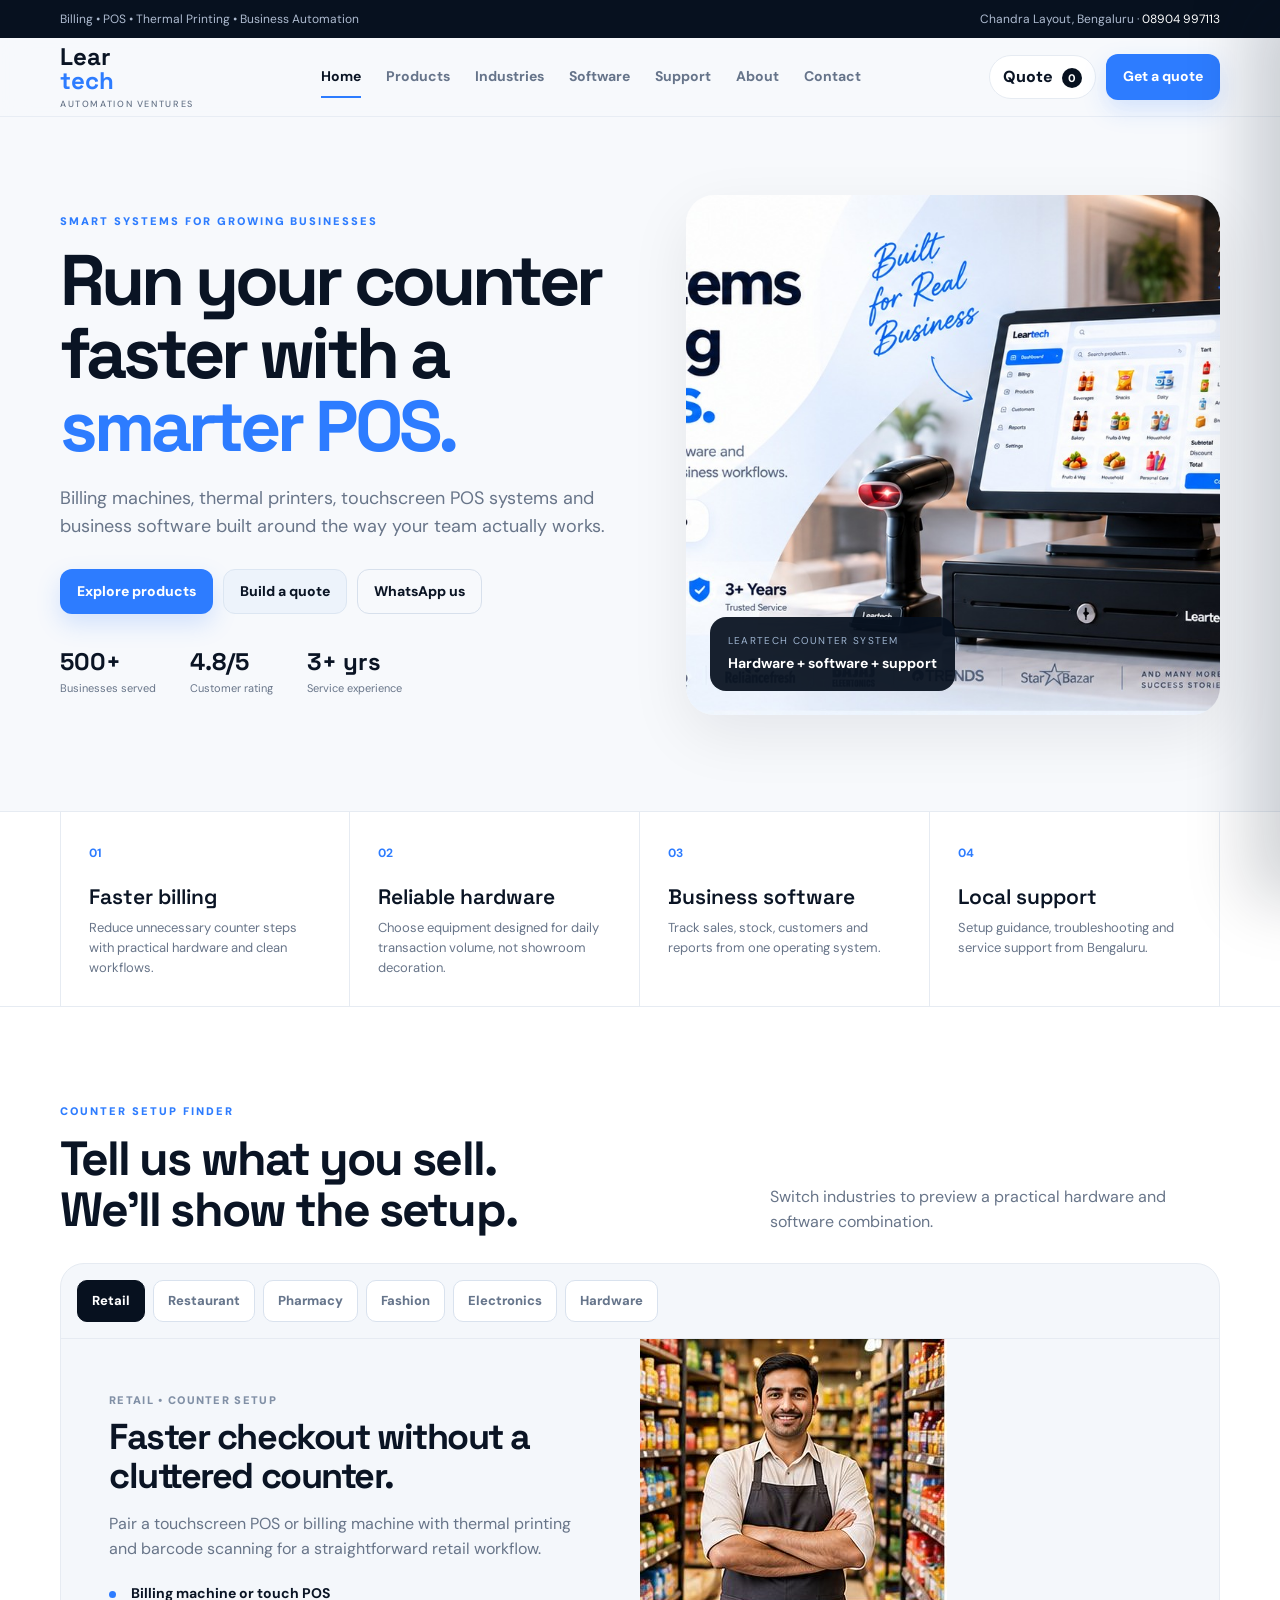
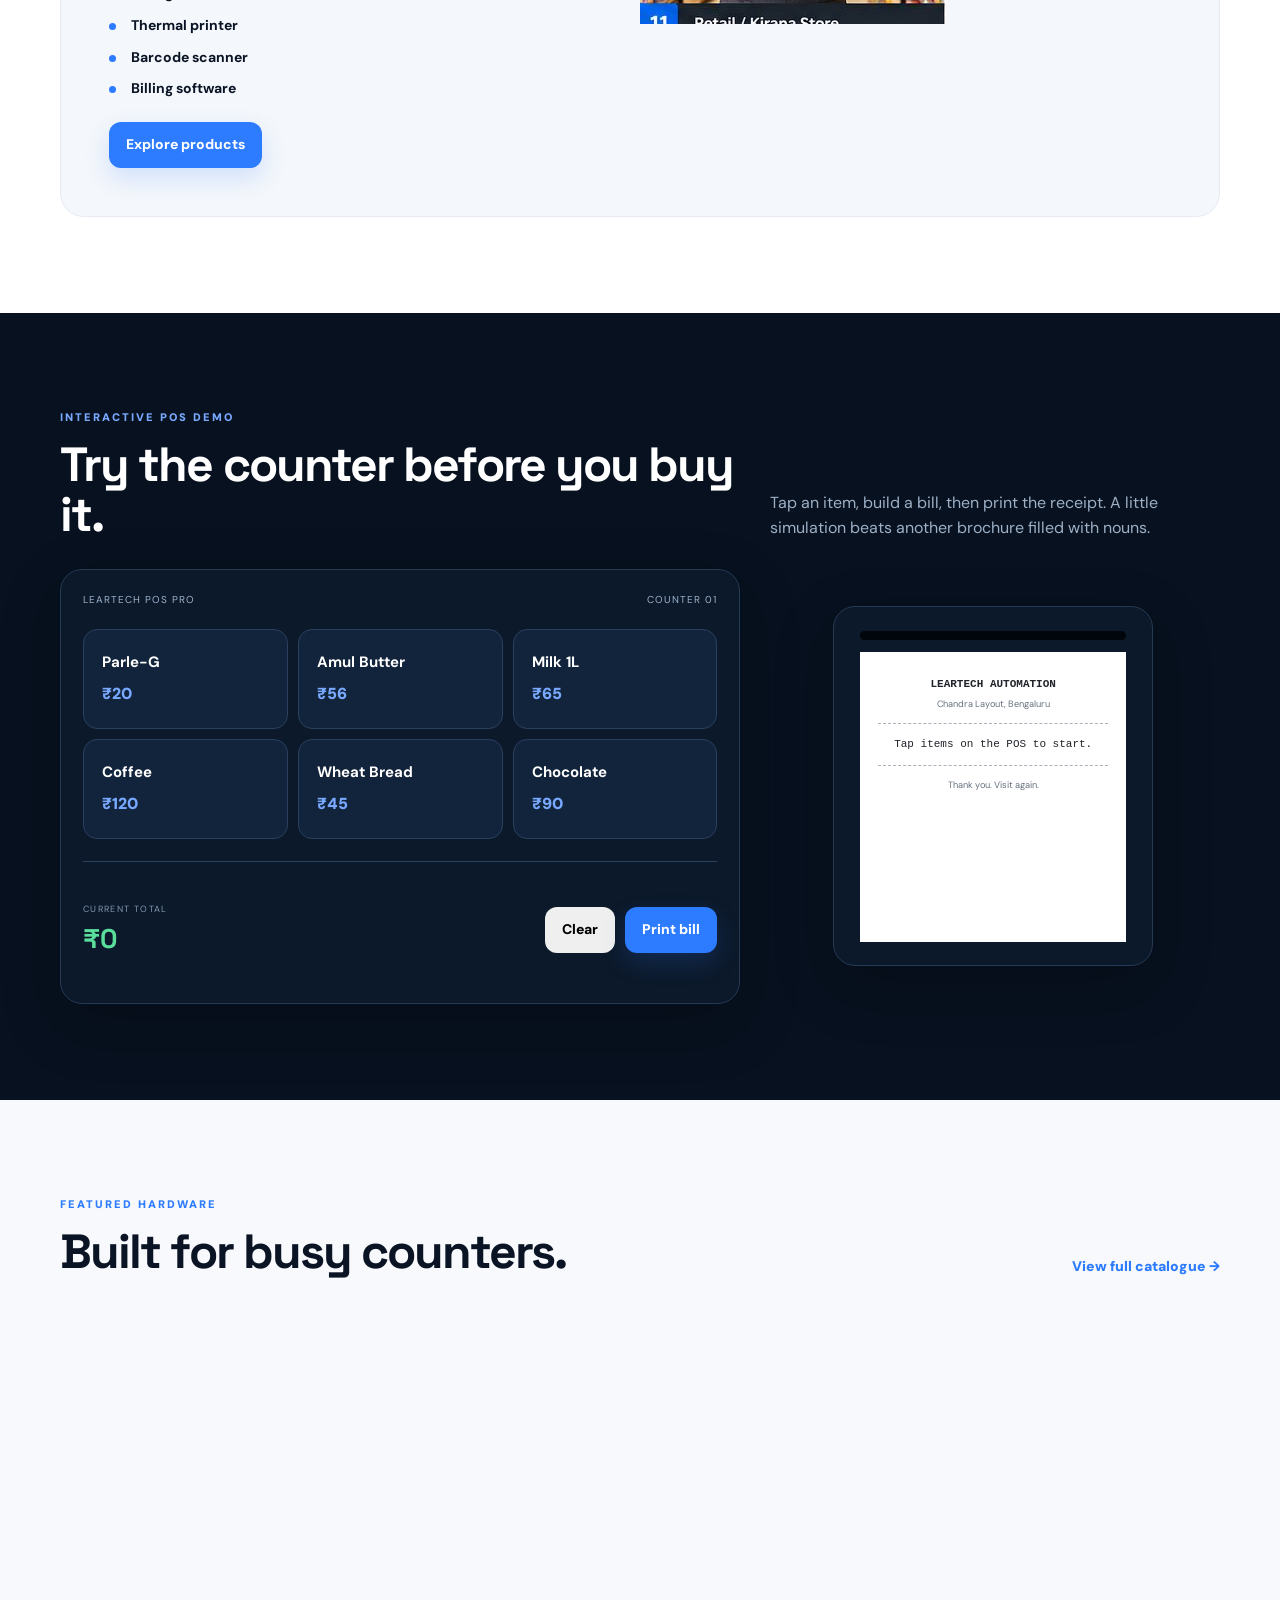
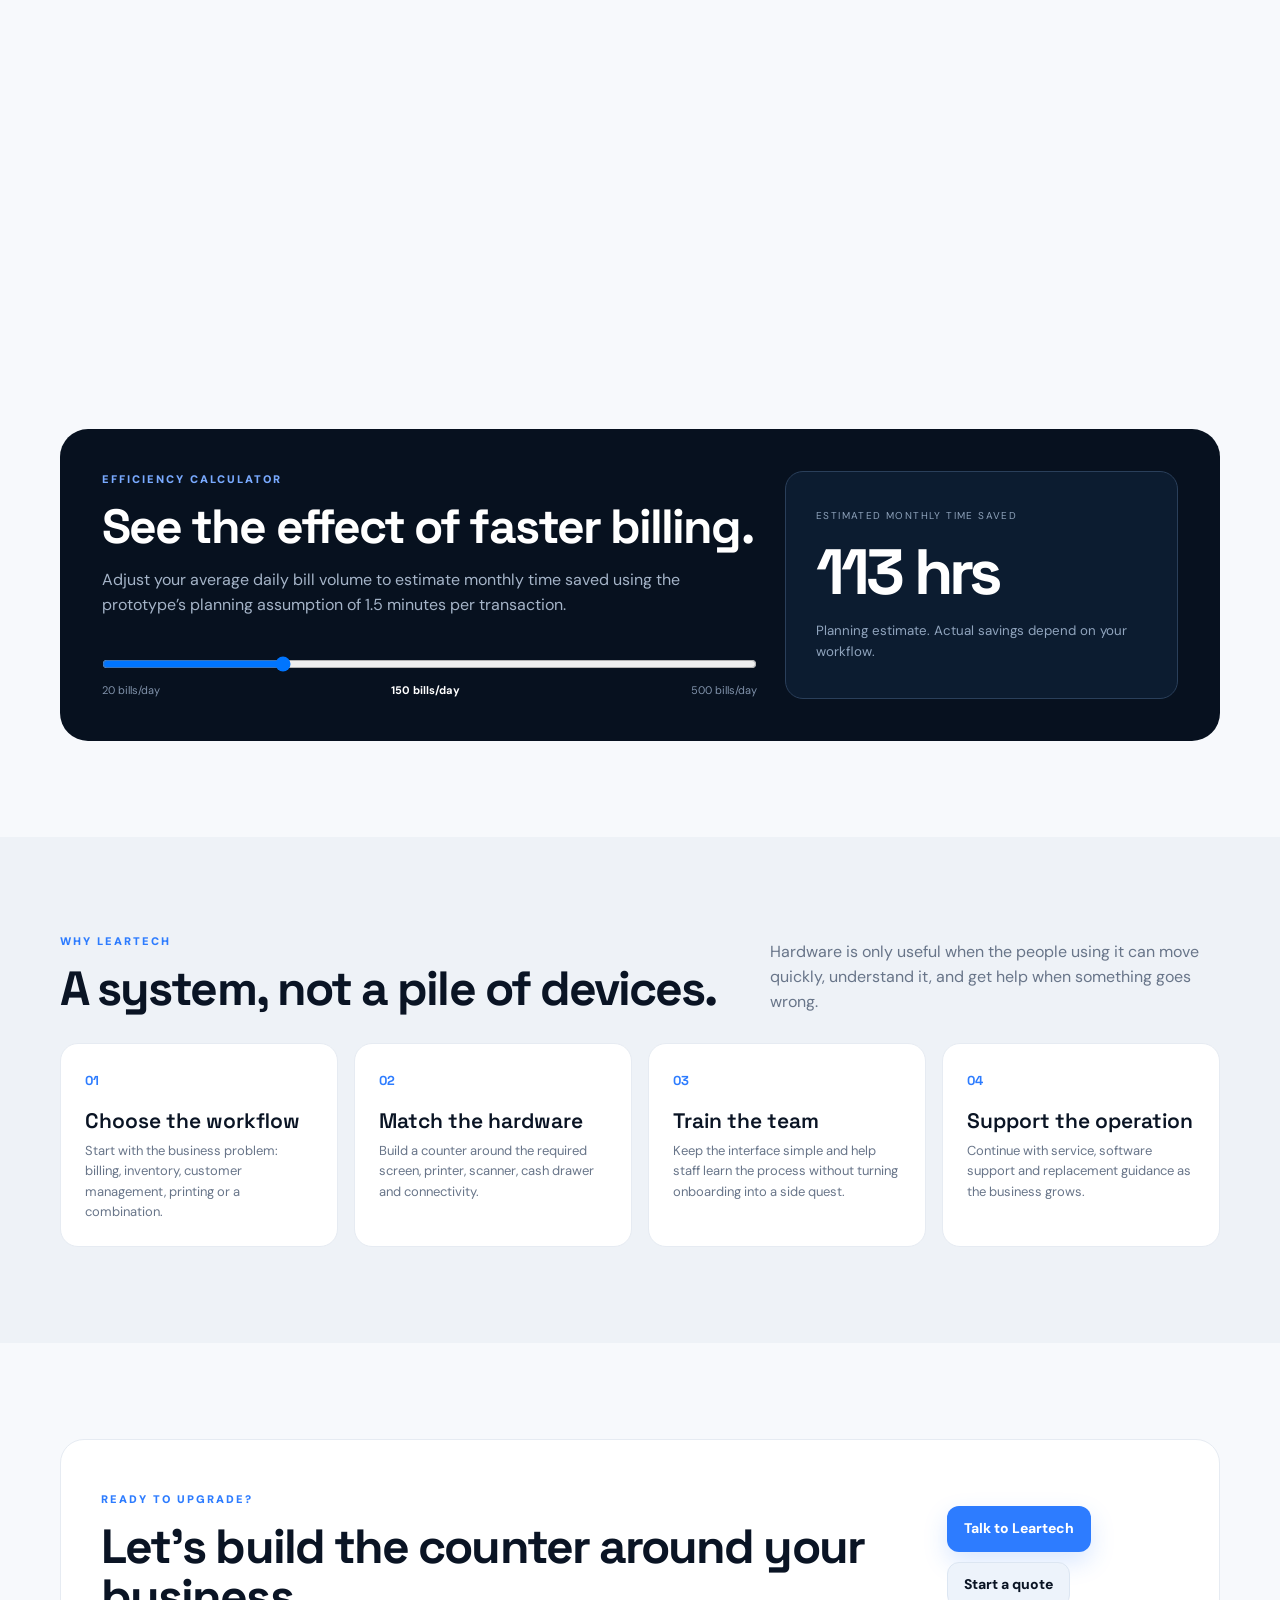
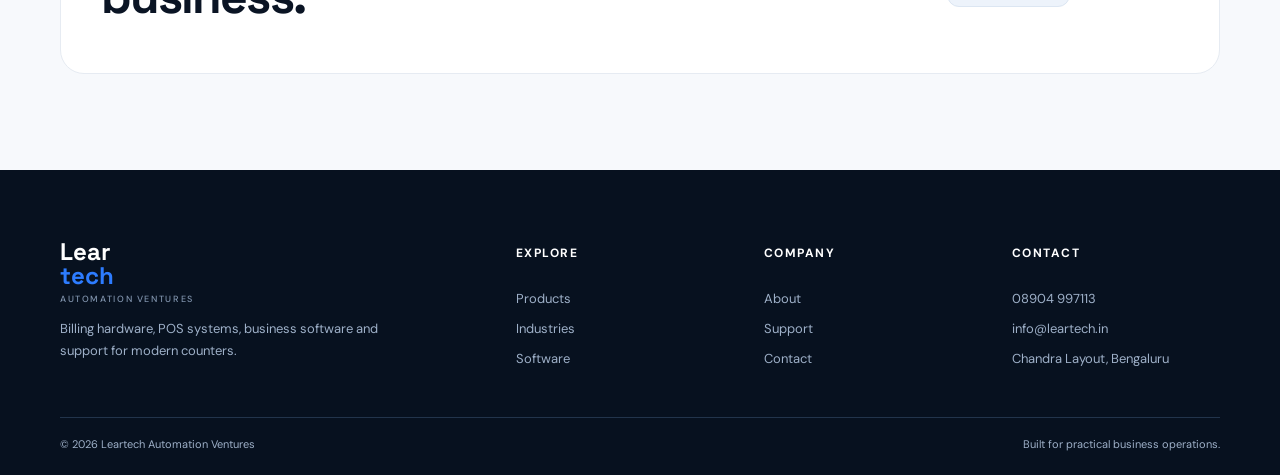
==== commit f1f1c1ee: "Convert homepage prototype into production multipage entry" ====
--- a/index.html
+++ b/index.html
@@ -1,767 +1,53 @@
-<!DOCTYPE html>
+<!doctype html>
 <html lang="en">
 <head>
-  <meta charset="utf-8" />
-  <meta name="viewport" content="width=device-width, initial-scale=1" />
-  <meta name="theme-color" content="#091b31" />
-  <meta name="description" content="Leartech Automation Ventures - Billing machines, thermal printers, billing software and touchscreen POS solutions for modern businesses in Bengaluru and India." />
-  <title>Leartech | Billing Machines, POS Systems & Thermal Printers</title>
-  
-  <!-- CSS Stylesheet -->
-  <link rel="stylesheet" href="./css/styles.css" />
+<meta charset="utf-8"><meta name="viewport" content="width=device-width,initial-scale=1">
+<meta name="theme-color" content="#07111f">
+<meta name="description" content="Leartech Automation Ventures provides billing machines, thermal printers, touchscreen POS systems and billing software for modern businesses.">
+<meta property="og:title" content="Leartech | Smart POS & Billing Systems"><meta property="og:description" content="Hardware, software and support for modern business counters."><meta property="og:type" content="website">
+<title>Leartech | Smart POS & Billing Systems</title>
+<link rel="preconnect" href="https://fonts.googleapis.com"><link rel="preconnect" href="https://fonts.gstatic.com" crossorigin>
+<link href="https://fonts.googleapis.com/css2?family=DM+Sans:wght@400;500;600;700&family=Space+Grotesk:wght@500;600;700&display=swap" rel="stylesheet">
+<link rel="stylesheet" href="./css/styles.css">
+<script type="application/ld+json">{"@context":"https://schema.org","@type":"LocalBusiness","name":"Leartech Automation Ventures","telephone":"+91-89049-97113","email":"info@leartech.in","address":{"@type":"PostalAddress","addressLocality":"Bengaluru","addressRegion":"Karnataka","addressCountry":"IN"},"url":"https://leartech-website.vercel.app"}</script>
 </head>
-<body>
+<body data-page="home">
+<div id="site-header"></div><div class="scroll-progress" id="scrollProgress"></div>
+<main>
+<section class="hero section-pad"><div class="container hero-grid">
+<div class="hero-copy reveal"><div class="eyebrow">SMART SYSTEMS FOR GROWING BUSINESSES</div>
+<h1>Run your counter faster with a <span>smarter POS.</span></h1>
+<p class="lead">Billing machines, thermal printers, touchscreen POS systems and business software built around the way your team actually works.</p>
+<div class="actions"><a class="btn btn-primary" href="./products.html">Explore products</a><button class="btn btn-secondary js-open-quote" type="button">Build a quote</button><a class="btn btn-ghost" href="https://wa.me/918904997113" target="_blank" rel="noopener">WhatsApp us</a></div>
+<div class="hero-stats"><div><b>500+</b><span>Businesses served</span></div><div><b>4.8/5</b><span>Customer rating</span></div><div><b>3+ yrs</b><span>Service experience</span></div></div></div>
+<div class="hero-media reveal-scale"><img src="./assets/images/hero1.jpg" alt="Leartech POS and billing setup"><div class="hero-media-card"><span>LEARTECH COUNTER SYSTEM</span><strong>Hardware + software + support</strong></div></div>
+</div></section>
 
-  <!-- Scroll Progress Indicator -->
-  <div id="scrollProgress"></div>
+<section class="benefits"><div class="container benefit-grid">
+<div class="benefit"><strong>01</strong><h3>Faster billing</h3><p>Reduce unnecessary counter steps with practical hardware and clean workflows.</p></div>
+<div class="benefit"><strong>02</strong><h3>Reliable hardware</h3><p>Choose equipment designed for daily transaction volume, not showroom decoration.</p></div>
+<div class="benefit"><strong>03</strong><h3>Business software</h3><p>Track sales, stock, customers and reports from one operating system.</p></div>
+<div class="benefit"><strong>04</strong><h3>Local support</h3><p>Setup guidance, troubleshooting and service support from Bengaluru.</p></div>
+</div></section>
 
-  <!-- Top Announcement Bar -->
-  <div class="top-bar">
-    <div class="container row">
-      <span>Billing • POS • Thermal Printing • Business Automation Solutions</span>
-      <div class="top-right">
-        <a href="tel:+918904997113">☎ 08904997113</a>
-        <a href="mailto:info@leartech.in">✉ info@leartech.in</a>
-        <span>📍 Chandra Layout, Bengaluru</span>
-      </div>
-    </div>
-  </div>
+<section class="section-pad finder"><div class="container"><div class="section-head reveal"><div><div class="eyebrow">COUNTER SETUP FINDER</div><h2>Tell us what you sell.<br>We’ll show the setup.</h2></div><p>Switch industries to preview a practical hardware and software combination.</p></div>
+<div class="finder-card reveal-scale"><div class="finder-tabs" id="solutionTabs"></div><div class="finder-result"><div class="finder-copy"><span class="label" id="solutionMeta"></span><h3 id="solutionTitle"></h3><p id="solutionCopy"></p><div class="check-list" id="solutionItems"></div><a class="btn btn-primary" href="./products.html">Explore products</a></div><img id="solutionImage" src="./assets/images/retail.jpg" alt="Business counter setup"></div></div>
+</div></section>
 
-  <!-- Main Navigation Header -->
-  <header>
-    <div class="container nav">
-      <a class="brand" href="#home" data-page="home">
-        Lear<span>tech</span>
-        <small>Automation Ventures</small>
-      </a>
+<section class="section-pad dark-section"><div class="container"><div class="section-head light reveal"><div><div class="eyebrow">INTERACTIVE POS DEMO</div><h2>Try the counter before you buy it.</h2></div><p>Tap an item, build a bill, then print the receipt. A little simulation beats another brochure filled with nouns.</p></div>
+<div class="pos-demo reveal-scale"><div class="pos-screen"><div class="pos-top"><span>LEARTECH POS PRO</span><span>COUNTER 01</span></div><div class="pos-products" id="simProducts">
+<button data-name="Parle-G Biscuit" data-price="20"><b>Parle-G</b><span>₹20</span></button><button data-name="Amul Butter 100g" data-price="56"><b>Amul Butter</b><span>₹56</span></button><button data-name="Organic Milk 1L" data-price="65"><b>Milk 1L</b><span>₹65</span></button><button data-name="Coffee Powder 50g" data-price="120"><b>Coffee</b><span>₹120</span></button><button data-name="Whole Wheat Bread" data-price="45"><b>Wheat Bread</b><span>₹45</span></button><button data-name="Dark Chocolate" data-price="90"><b>Chocolate</b><span>₹90</span></button>
+</div><div class="pos-total"><div><small>CURRENT TOTAL</small><strong id="simTotal">₹0.00</strong></div><div class="actions"><button class="btn light-btn" id="simClear" type="button">Clear</button><button class="btn btn-primary" id="simPrint" type="button">Print bill</button></div></div></div>
+<div class="printer"><div class="printer-body"><div class="printer-slot"></div><div class="receipt" id="simReceipt"><b>LEARTECH AUTOMATION</b><small>Chandra Layout, Bengaluru</small><hr><div id="simReceiptBody">Tap items on the POS to start.</div><hr><small>Thank you. Visit again.</small></div></div></div></div></div></section>
 
-      <nav class="links" id="mobileNav">
-        <a href="#home" data-page="home" class="active">Home</a>
-        <a href="#products" data-page="products">Products</a>
-        <a href="#industries" data-page="industries">Industries</a>
-        <a href="#software" data-page="software">Software</a>
-        <a href="#support" data-page="support">Support</a>
-        <a href="#about" data-page="about">About</a>
-        <a href="#contact" data-page="contact">Contact</a>
-      </nav>
+<section class="section-pad"><div class="container"><div class="section-head reveal"><div><div class="eyebrow">FEATURED HARDWARE</div><h2>Built for busy counters.</h2></div><a class="text-link" href="./products.html">View full catalogue →</a></div><div class="product-grid product-grid-4" id="homeProducts"></div></div></section>
 
-      <div class="nav-actions">
-        <button class="pill open-quote-drawer quote-badge">
-          🛒 Quote Drawer
-          <span class="cart-count" id="cartBadge" style="display:none;">0</span>
-        </button>
-        <a class="pill primary" href="#contact" data-page="contact">Get a Quote →</a>
-        <button class="menu-toggle" id="menuToggle" aria-label="Toggle navigation">☰</button>
-      </div>
-    </div>
-  </header>
+<section class="section-pad"><div class="container roi-card reveal-scale"><div><div class="eyebrow">EFFICIENCY CALCULATOR</div><h2>See the effect of faster billing.</h2><p>Adjust your average daily bill volume to estimate monthly time saved using the prototype’s planning assumption of 1.5 minutes per transaction.</p><input id="roiSlider" type="range" min="20" max="500" value="150"><div class="roi-range"><span>20 bills/day</span><strong><span id="roiBills">150</span> bills/day</strong><span>500 bills/day</span></div></div><div class="roi-number"><span>ESTIMATED MONTHLY TIME SAVED</span><strong id="roiHours">113 hrs</strong><small>Planning estimate. Actual savings depend on your workflow.</small></div></div></section>
 
-  <!-- Main Multi-page Container -->
-  <main>
+<section class="section-pad muted-section"><div class="container"><div class="section-head reveal"><div><div class="eyebrow">WHY LEARTECH</div><h2>A system, not a pile of devices.</h2></div><p>Hardware is only useful when the people using it can move quickly, understand it, and get help when something goes wrong.</p></div>
+<div class="story-grid"><div class="story-card reveal"><span>01</span><h3>Choose the workflow</h3><p>Start with the business problem: billing, inventory, customer management, printing or a combination.</p></div><div class="story-card reveal"><span>02</span><h3>Match the hardware</h3><p>Build a counter around the required screen, printer, scanner, cash drawer and connectivity.</p></div><div class="story-card reveal"><span>03</span><h3>Train the team</h3><p>Keep the interface simple and help staff learn the process without turning onboarding into a side quest.</p></div><div class="story-card reveal"><span>04</span><h3>Support the operation</h3><p>Continue with service, software support and replacement guidance as the business grows.</p></div></div></div></section>
 
-    <!-- ==================== HOME PAGE ==================== -->
-    <section class="page active" id="page-home">
-      
-      <!-- Hero Section -->
-      <section class="hero">
-        <div class="container hero-grid">
-          <div class="hero-copy reveal">
-            <span class="iq-kicker"><i></i>Smart Systems for Growing Businesses</span>
-            <h1>Smart POS & Billing Systems for <span class="blue">Modern Counters.</span></h1>
-            <p>Billing machines, thermal printers, billing software, and touchscreen POS solutions engineered around real business workflows.</p>
-            
-            <div class="cta-row">
-              <a class="btn primary" href="#products" data-page="products">Explore Products →</a>
-              <a class="btn outline open-quote-drawer">Get Quick Quote</a>
-              <a class="btn green" href="https://wa.me/918904997113" target="_blank">Chat on WhatsApp</a>
-            </div>
-
-            <div class="proof">
-              <div>
-                <strong>500+</strong>
-                <span>Happy Businesses</span>
-              </div>
-              <div>
-                <strong>4.8/5</strong>
-                <span>Customer Rating</span>
-              </div>
-              <div>
-                <strong>3+ Years</strong>
-                <span>Trusted Service</span>
-              </div>
-            </div>
-          </div>
-
-          <div class="hero-photo-card reveal-scale">
-            <img class="hero-photo" src="./assets/images/hero1.jpg" alt="Leartech Smart Billing Solutions Counter Setup" />
-            <div class="image-caption">Leartech Touch POS & Thermal Printer Stack</div>
-          </div>
-        </div>
-      </section>
-
-      <!-- Advantage Rail -->
-      <section class="iq-rail">
-        <div class="container">
-          <div class="iq-rail-inner stagger reveal">
-            <div class="iq-rail-item">
-              <div class="iq-rail-icon">⚡</div>
-              <div><strong>Faster Billing</strong><span>Shorter checkout queues</span></div>
-            </div>
-            <div class="iq-rail-item">
-              <div class="iq-rail-icon">◉</div>
-              <div><strong>Reliable Hardware</strong><span>Built for daily counters</span></div>
-            </div>
-            <div class="iq-rail-item">
-              <div class="iq-rail-icon">☁</div>
-              <div><strong>Smart Software</strong><span>Sales, stock & reports</span></div>
-            </div>
-            <div class="iq-rail-item">
-              <div class="iq-rail-icon">⌁</div>
-              <div><strong>Expert Support</strong><span>Setup & service guidance</span></div>
-            </div>
-            <div class="iq-rail-item">
-              <div class="iq-rail-icon">₹</div>
-              <div><strong>Business Ready</strong><span>Tailored to your budget</span></div>
-            </div>
-          </div>
-        </div>
-      </section>
-
-      <!-- Counter Solution Finder -->
-      <section class="iq-finder section">
-        <div class="container">
-          <div class="iq-finder-card reveal-scale">
-            <div class="iq-finder-copy">
-              <span class="iq-kicker"><i></i>Find Your Counter Setup</span>
-              <h2>One counter.<br>One smarter system.</h2>
-              <p>Select your business type to instantly see a recommended Leartech hardware & software stack.</p>
-              
-              <div class="iq-tabs" role="tablist">
-                <button class="iq-tab active" data-solution="retail">Retail</button>
-                <button class="iq-tab" data-solution="restaurant">Restaurant</button>
-                <button class="iq-tab" data-solution="pharmacy">Pharmacy</button>
-                <button class="iq-tab" data-solution="fashion">Fashion</button>
-                <button class="iq-tab" data-solution="electronics">Electronics</button>
-                <button class="iq-tab" data-solution="hardware">Hardware</button>
-              </div>
-            </div>
-
-            <div class="iq-result">
-              <div>
-                <div class="iq-meta" id="iqMeta">RETAIL • COUNTER SETUP</div>
-                <div class="iq-title" id="iqTitle">Faster checkout without a cluttered counter.</div>
-                <p class="iq-copy" id="iqCopy">Pair a touchscreen POS or billing machine with thermal printing and barcode scanning for a straightforward retail workflow.</p>
-                <div class="iq-list" id="iqList">
-                  <div>Billing Machine / Touch POS</div>
-                  <div>Thermal Printer</div>
-                  <div>Barcode Scanner</div>
-                  <div>Billing Software</div>
-                </div>
-                <a class="btn primary" href="#products" data-page="products">Explore the setup →</a>
-              </div>
-              <div class="iq-result-image">
-                <img id="iqImage" src="./assets/images/retail.jpg" alt="Leartech counter solution setup" />
-              </div>
-            </div>
-          </div>
-        </div>
-      </section>
-
-      <!-- LIVE POS COUNTER SIMULATOR (STORYTELLING ANIMATION) -->
-      <section class="simulator-section section">
-        <div class="container">
-          <div class="head reveal">
-            <div>
-              <span class="iq-kicker"><i></i>Interactive Experience</span>
-              <h2>Try the <span style="color:var(--blue)">Leartech POS Counter</span></h2>
-            </div>
-            <p>Click products on the virtual POS screen below to add items to your bill and click "Print Receipt" to watch our thermal printing simulation in action!</p>
-          </div>
-
-          <div class="sim-card reveal-scale">
-            <!-- POS Screen -->
-            <div class="sim-screen">
-              <div class="sim-screen-header">
-                <span>LEARTECH POS PRO v4.2</span>
-                <span>COUNTER #01</span>
-              </div>
-              <div class="sim-grid-items">
-                <button class="sim-item-btn" data-name="Parle-G Biscuit" data-price="20">
-                  <strong>Parle-G</strong>
-                  <span>₹20</span>
-                </button>
-                <button class="sim-item-btn" data-name="Amul Butter 100g" data-price="56">
-                  <strong>Amul Butter</strong>
-                  <span>₹56</span>
-                </button>
-                <button class="sim-item-btn" data-name="Organic Milk 1L" data-price="65">
-                  <strong>Milk 1L</strong>
-                  <span>₹65</span>
-                </button>
-                <button class="sim-item-btn" data-name="Coffee Powder 50g" data-price="120">
-                  <strong>Coffee 50g</strong>
-                  <span>₹120</span>
-                </button>
-                <button class="sim-item-btn" data-name="Whole Wheat Bread" data-price="45">
-                  <strong>Wheat Bread</strong>
-                  <span>₹45</span>
-                </button>
-                <button class="sim-item-btn" data-name="Dark Chocolate" data-price="90">
-                  <strong>Chocolate</strong>
-                  <span>₹90</span>
-                </button>
-              </div>
-              <div style="display:flex; justify-content:space-between; align-items:center; border-top:1px solid rgba(255,255,255,0.15); padding-top:12px;">
-                <div>
-                  <small style="color:#a4b8d1; display:block;">CURRENT TOTAL</small>
-                  <strong style="font-size:24px; color:#16b95a;" id="simTotal">₹0.00</strong>
-                </div>
-                <div style="display:flex; gap:8px;">
-                  <button class="btn outline" id="simClearBtn" style="color:#fff; border-color:rgba(255,255,255,0.3); background:transparent; padding:8px 12px; font-size:12px;">Clear</button>
-                  <button class="btn green" id="simPrintBtn" style="padding:8px 16px; font-size:12px;">🖨 Print Bill</button>
-                </div>
-              </div>
-            </div>
-
-            <!-- Thermal Printer & Receipt Feed -->
-            <div class="sim-thermal-printer">
-              <div class="printer-slot"></div>
-              <div class="virtual-receipt" id="simPaper">
-                <h4>LEARTECH AUTOMATION</h4>
-                <div style="text-align:center; font-size:9px; color:#666;">Chandra Layout, Bengaluru</div>
-                <div class="divider"></div>
-                <div id="simReceiptBody">
-                  <div style="text-align:center; color:#888; padding:20px 0;">Tap items on the left POS to start billing...</div>
-                </div>
-                <div class="divider"></div>
-                <div style="text-align:center; font-size:10px; margin-top:10px;">Thank You! Visit Again</div>
-              </div>
-            </div>
-          </div>
-        </div>
-      </section>
-
-      <!-- Featured Products Spotlight -->
-      <section class="section">
-        <div class="container">
-          <div class="head reveal">
-            <h2>Featured <span style="color:var(--blue)">Products</span></h2>
-            <p>Purpose-built billing hardware and software engineered for high reliability.</p>
-          </div>
-          <div class="grid4 stagger" id="homeProducts"></div>
-        </div>
-      </section>
-
-      <!-- ROI & Time Savings Calculator -->
-      <section class="section">
-        <div class="container">
-          <div class="roi-card reveal-scale">
-            <div>
-              <span class="iq-kicker" style="background:rgba(255,255,255,0.1); border-color:rgba(255,255,255,0.2); color:#fff;">Calculator</span>
-              <h2>Calculate Your Counter Efficiency Savings</h2>
-              <p>See how much time and operational costs a modern Leartech billing setup can save your business every single month.</p>
-              
-              <div class="roi-slider-group">
-                <label>
-                  <span>Average Bills Handled Per Day:</span>
-                  <span id="roiBillsVal" style="color:var(--blue2);">150</span>
-                </label>
-                <input type="range" class="roi-slider" id="roiBillsInput" min="20" max="500" value="150" />
-              </div>
-            </div>
-
-            <div class="roi-result-box">
-              <span style="color:#b0c4de; font-size:12px; font-weight:bold; letter-spacing:1px; text-transform:uppercase;">ESTIMATED TIME SAVED / MONTH</span>
-              <div class="roi-result-number" id="roiHoursVal">113 Hours</div>
-              <p style="color:#d7e5f5; font-size:13px; margin-top:8px;">Equivalent to gaining <strong id="roiRevenueVal" style="color:#fff;">₹81,000</strong> in operational productivity per year!</p>
-            </div>
-          </div>
-        </div>
-      </section>
-
-      <!-- Customer Metrics & Testimonials -->
-      <section class="section">
-        <div class="container">
-          <div class="head reveal">
-            <h2>Trusted by Businesses Across India</h2>
-            <p>Practical systems, responsive assistance, and a dedicated Bengaluru presence.</p>
-          </div>
-
-          <div class="metric-grid stagger">
-            <div class="metric">
-              <strong data-target="500">0+</strong>
-              <span>Happy Customers</span>
-            </div>
-            <div class="metric">
-              <strong>4.8/5</strong>
-              <span>Customer Rating</span>
-            </div>
-            <div class="metric">
-              <strong data-target="3">0+ Years</strong>
-              <span>Trusted Service</span>
-            </div>
-            <div class="metric">
-              <strong>Bengaluru</strong>
-              <span>Local Presence</span>
-            </div>
-          </div>
-
-          <div class="testimonials stagger" style="margin-top:24px;">
-            <div class="quote">
-              <div class="stars">★★★★★</div>
-              <p>“Leartech made our billing setup much easier to manage. The touchscreen workflow is fast and our checkout queue is half what it used to be.”</p>
-              <b>Retail Business Owner</b>
-              <small>Bengaluru, Karnataka</small>
-            </div>
-            <div class="quote">
-              <div class="stars">★★★★★</div>
-              <p>“Great balance of hardware durability, software features, and local support. The thermal receipt printer prints fast without jamming.”</p>
-              <b>Pharmacy Owner</b>
-              <small>Bengaluru</small>
-            </div>
-            <div class="quote">
-              <div class="stars">★★★★★</div>
-              <p>“The touchscreen POS setup feels very modern and is intuitive for our new cashiers to learn within minutes.”</p>
-              <b>Restaurant Owner</b>
-              <small>Indiranagar, Bengaluru</small>
-            </div>
-          </div>
-        </div>
-      </section>
-
-    </section>
-
-
-    <!-- ==================== PRODUCTS PAGE ==================== -->
-    <section class="page" id="page-products">
-      <div class="section" style="background:#f4f8fd; padding:40px 0 20px;">
-        <div class="container">
-          <div class="breadcrumb" style="font-size:12px; color:#66758a; margin-bottom:10px;">Home › Products</div>
-          <h1 style="font-size:48px; font-weight:900; letter-spacing:-0.04em;">Our <span style="color:var(--blue)">Products</span></h1>
-          <p style="color:var(--muted); max-width:600px;">Billing machines, thermal printers, billing software, and touchscreen POS solutions for modern counters.</p>
-
-          <!-- Category Filter Tabs -->
-          <div class="cta-row" style="margin-top:20px;">
-            <button class="pill tab active" data-cat="All">All Products</button>
-            <button class="pill tab" data-cat="Billing Machines">Billing Machines</button>
-            <button class="pill tab" data-cat="Thermal Printers">Thermal Printers</button>
-            <button class="pill tab" data-cat="Billing Software">Billing Software</button>
-            <button class="pill tab" data-cat="Touch Screen POS">Touch Screen POS</button>
-          </div>
-        </div>
-      </div>
-
-      <section class="section">
-        <div class="container" style="display:grid; grid-template-columns: 240px 1fr; gap:30px;">
-          <!-- Sidebar Filters -->
-          <aside style="background:#fff; border:1px solid var(--line); border-radius:20px; padding:20px; height:max-content;">
-            <h3 style="font-size:16px; margin-bottom:14px;">Filter & Search</h3>
-            
-            <div style="margin-bottom:20px;">
-              <label style="font-size:12px; font-weight:bold; display:block; margin-bottom:6px;">Search Product</label>
-              <input type="text" id="searchInput" placeholder="Search by name..." style="width:100%; padding:10px; border-radius:10px; border:1px solid var(--line);" />
-            </div>
-
-            <div>
-              <label style="font-size:12px; font-weight:bold; display:block; margin-bottom:6px;">Sort By</label>
-              <select id="sortSelect" style="width:100%; padding:10px; border-radius:10px; border:1px solid var(--line);">
-                <option>Featured</option>
-                <option>Price: Low to High</option>
-                <option>Price: High to Low</option>
-              </select>
-            </div>
-          </aside>
-
-          <!-- Product Cards Grid -->
-          <div>
-            <div style="display:flex; justify-content:space-between; align-items:center; margin-bottom:16px;">
-              <h2 style="font-size:24px;">Catalogue <span id="productCount" style="color:var(--muted); font-size:16px;">(8)</span></h2>
-            </div>
-            <div class="grid3" id="productsGrid"></div>
-          </div>
-        </div>
-      </section>
-    </section>
-
-
-    <!-- ==================== PRODUCT DETAIL PAGE ==================== -->
-    <section class="page" id="page-product">
-      <section class="section">
-        <div class="container" id="productDetailContainer">
-          <!-- Rendered dynamically by JS -->
-        </div>
-      </section>
-    </section>
-
-
-    <!-- ==================== INDUSTRIES PAGE ==================== -->
-    <section class="page" id="page-industries">
-      <div class="section" style="background:#f4f8fd; padding:40px 0 20px;">
-        <div class="container">
-          <div class="breadcrumb" style="font-size:12px; color:#66758a; margin-bottom:10px;">Home › Industries</div>
-          <h1 style="font-size:48px; font-weight:900; letter-spacing:-0.04em;">Built for Every <span style="color:var(--blue)">Industry.</span></h1>
-          <p style="color:var(--muted); max-width:650px;">Match your billing hardware and software to the pace, products, and transaction volume your business handles every day.</p>
-        </div>
-      </div>
-
-      <section class="section">
-        <div class="container">
-          <!-- 12 INDUSTRY CARDS - ALL WITH HIGH RES REALISTIC PHOTOS -->
-          <div class="industry-grid stagger">
-            
-            <div class="industry">
-              <img class="industry-photo" src="./assets/images/retail.jpg" alt="Retail store POS use case" />
-              <h3>Retail Stores</h3>
-              <p>Billing, receipt printing, stock inventory, and barcode scanning for retail shops.</p>
-              <a class="industry-action open-quote-drawer">Get Retail Setup Quote →</a>
-            </div>
-
-            <div class="industry">
-              <img class="industry-photo" src="./assets/images/restaurant.jpg" alt="Restaurant POS use case" />
-              <h3>Restaurants & Cafés</h3>
-              <p>Fast menu billing, touchscreen counter interaction, and kitchen ticket printing.</p>
-              <a class="industry-action open-quote-drawer">Get Restaurant Setup Quote →</a>
-            </div>
-
-            <div class="industry">
-              <img class="industry-photo" src="./assets/images/supermarket.jpg" alt="Supermarket POS use case" />
-              <h3>Supermarkets</h3>
-              <p>High-volume counter billing, multi-barcode scanner support, and cash drawers.</p>
-              <a class="industry-action open-quote-drawer">Get Supermarket Setup Quote →</a>
-            </div>
-
-            <div class="industry">
-              <img class="industry-photo" src="./assets/images/fashion.jpg" alt="Garments & Fashion POS use case" />
-              <h3>Garments & Fashion</h3>
-              <p>Organize products by size, color variants, price tags, and promotional discounts.</p>
-              <a class="industry-action open-quote-drawer">Get Fashion Setup Quote →</a>
-            </div>
-
-            <div class="industry">
-              <img class="industry-photo" src="./assets/images/pharmacy.jpg" alt="Pharmacy POS use case" />
-              <h3>Pharmacies</h3>
-              <p>Batch code tracking, medicine billing, expiry alerts, and GST invoice printing.</p>
-              <a class="industry-action open-quote-drawer">Get Pharmacy Setup Quote →</a>
-            </div>
-
-            <div class="industry">
-              <img class="industry-photo" src="./assets/images/hospital_clinic.jpg" alt="Hospitals & Clinics POS use case" />
-              <h3>Hospitals & Clinics</h3>
-              <p>Streamlined billing workflows for hospital pharmacies, consultation, and service counters.</p>
-              <a class="industry-action open-quote-drawer">Get Clinic Setup Quote →</a>
-            </div>
-
-            <div class="industry">
-              <img class="industry-photo" src="./assets/images/salon_spa.jpg" alt="Salons & Spas POS use case" />
-              <h3>Salons & Spas</h3>
-              <p>Service package billing, appointment checkout, and customer reward tracking.</p>
-              <a class="industry-action open-quote-drawer">Get Salon Setup Quote →</a>
-            </div>
-
-            <div class="industry">
-              <img class="industry-photo" src="./assets/images/electronics_mobile.jpg" alt="Electronics & Mobile POS use case" />
-              <h3>Electronics & Mobile</h3>
-              <p>Serial number tracking, warranty billing, and fast accessory checkout.</p>
-              <a class="industry-action open-quote-drawer">Get Electronics Setup Quote →</a>
-            </div>
-
-            <div class="industry">
-              <img class="industry-photo" src="./assets/images/hardware_electrical.jpg" alt="Hardware & Electricals POS use case" />
-              <h3>Hardware & Electricals</h3>
-              <p>Heavy-duty counter billing, barcode scanning, and inventory stock tracking.</p>
-              <a class="industry-action open-quote-drawer">Get Hardware Setup Quote →</a>
-            </div>
-
-            <div class="industry">
-              <img class="industry-photo" src="./assets/images/bakery_sweets.jpg" alt="Bakeries & Sweet Shops POS use case" />
-              <h3>Bakeries & Sweet Shops</h3>
-              <p>Quick item checkout, weight scale integration, and fast receipt printing.</p>
-              <a class="industry-action open-quote-drawer">Get Bakery Setup Quote →</a>
-            </div>
-
-            <div class="industry">
-              <img class="industry-photo" src="./assets/images/distributors.jpg" alt="Wholesale Distributors POS use case" />
-              <h3>Wholesale Distributors</h3>
-              <p>Bulk product billing, B2B invoices, credit accounts, and dispatch printing.</p>
-              <a class="industry-action open-quote-drawer">Get Distributor Setup Quote →</a>
-            </div>
-
-            <div class="industry">
-              <img class="industry-photo" src="./assets/images/about_showroom.jpg" alt="Custom business counter POS use case" />
-              <h3>Other Businesses</h3>
-              <p>Tell us your custom workflow and we will build a tailored counter billing setup.</p>
-              <a class="industry-action open-quote-drawer">Get Custom Consultation →</a>
-            </div>
-
-          </div>
-        </div>
-      </section>
-    </section>
-
-
-    <!-- ==================== SOFTWARE PAGE ==================== -->
-    <section class="page" id="page-software">
-      <section class="hero">
-        <div class="container software-grid">
-          <div class="reveal">
-            <span class="iq-kicker"><i></i>Billing Software</span>
-            <h1>Smart Software for <span class="blue">Smarter Business.</span></h1>
-            <p>Unify sales, inventory, customer billing, and GST reports into one intuitive dashboard.</p>
-            
-            <div class="cta-row">
-              <a class="btn primary" href="#contact" data-page="contact">Request Free Demo →</a>
-              <a class="btn green" href="https://wa.me/918904997113" target="_blank">Chat on WhatsApp</a>
-            </div>
-
-            <div class="proof">
-              <div><strong>GST Ready</strong><span>Invoices & Reports</span></div>
-              <div><strong>Cloud + Offline</strong><span>Flexible Modes</span></div>
-              <div><strong>Multi-User</strong><span>Team Access</span></div>
-            </div>
-          </div>
-
-          <div class="software-ui reveal-scale">
-            <div class="mockbar"></div>
-            <div class="mini-photo-grid">
-              <img class="mini-photo" src="./assets/images/software_laptop.jpg" alt="Leartech Billing Laptop Dashboard" />
-              <img class="mini-photo" src="./assets/images/software_desktop.jpg" alt="Leartech Billing Desktop Dashboard" />
-            </div>
-            
-            <div class="app">
-              <div class="app-side">
-                <span>Dashboard</span>
-                <span>Sales</span>
-                <span>Purchase</span>
-                <span>Inventory</span>
-                <span>Reports</span>
-              </div>
-              <div style="padding:6px;">
-                <div class="app-cards">
-                  <div class="app-card">
-                    <small>Today's Sales</small>
-                    <strong>₹24,580</strong>
-                  </div>
-                  <div class="app-card">
-                    <small>Total Bills</small>
-                    <strong>128</strong>
-                  </div>
-                  <div class="app-card">
-                    <small>Products</small>
-                    <strong>1,250</strong>
-                  </div>
-                </div>
-
-                <div class="app-table">
-                  <b>Recent Bill Transactions</b>
-                  <div style="display:flex; justify-content:space-between; margin-top:8px;">
-                    <span>Parle-G Biscuit x 2</span>
-                    <strong>₹40.00</strong>
-                  </div>
-                  <div style="display:flex; justify-content:space-between; margin-top:6px;">
-                    <span>Amul Butter 100g</span>
-                    <strong>₹56.00</strong>
-                  </div>
-                </div>
-              </div>
-            </div>
-          </div>
-        </div>
-      </section>
-    </section>
-
-
-    <!-- ==================== SUPPORT PAGE ==================== -->
-    <section class="page" id="page-support">
-      <section class="hero">
-        <div class="container support-grid">
-          <div class="reveal">
-            <span class="iq-kicker"><i></i>Dedicated Assistance</span>
-            <h1>Customer Support <span class="blue">You Can Count On.</span></h1>
-            <p>From installation and counter setup to software guidance, our team is always ready to keep your business running smoothly.</p>
-
-            <div class="cta-row">
-              <a class="btn dark" href="tel:+918904997113">☎ Call 08904997113</a>
-              <a class="btn green" href="https://wa.me/918904997113" target="_blank">Chat on WhatsApp</a>
-            </div>
-          </div>
-
-          <div style="border-radius:24px; overflow:hidden; border:1px solid var(--line); box-shadow:var(--shadow);" class="reveal-scale">
-            <img src="./assets/images/support_agent.jpg" alt="Leartech Customer Support Representative" style="width:100%; height:380px; object-fit:cover;" />
-          </div>
-        </div>
-      </section>
-
-      <!-- FAQ Section -->
-      <section class="section">
-        <div class="container" style="max-width:850px;">
-          <div class="head" style="text-align:center; display:block; margin-bottom:30px;">
-            <h2>Frequently Asked Questions</h2>
-            <p style="margin:8px auto 0;">Everything you need to know about setup, support, and warranty coverage.</p>
-          </div>
-          <div id="faqContainer"></div>
-        </div>
-      </section>
-    </section>
-
-
-    <!-- ==================== ABOUT PAGE ==================== -->
-    <section class="page" id="page-about">
-      <section class="hero">
-        <div class="container about-grid">
-          <div class="reveal">
-            <span class="iq-kicker"><i></i>About Leartech</span>
-            <h1>Empowering Businesses <span class="blue">Since 2021.</span></h1>
-            <p>Leartech Automation Ventures focuses on practical, high-performance billing and POS hardware designed to simplify daily counter operations.</p>
-          </div>
-
-          <div style="border-radius:24px; overflow:hidden; border:1px solid var(--line); box-shadow:var(--shadow);" class="reveal-scale">
-            <img src="./assets/images/about_showroom.jpg" alt="Leartech Showroom & Office" style="width:100%; height:360px; object-fit:cover;" />
-          </div>
-        </div>
-      </section>
-    </section>
-
-
-    <!-- ==================== CONTACT PAGE ==================== -->
-    <section class="page" id="page-contact">
-      <section class="section">
-        <div class="container contact-grid">
-          <div style="background:#fff; border:1px solid var(--line); border-radius:24px; padding:30px; box-shadow:var(--shadow);">
-            <h2 style="font-size:28px; margin-bottom:8px;">Send us a message</h2>
-            <p style="color:var(--muted); font-size:14px; margin-bottom:20px;">Fill out the form below to get a formal quote or request a product demo.</p>
-
-            <form id="leadForm">
-              <div style="margin-bottom:14px;">
-                <label style="font-size:12px; font-weight:bold; display:block; margin-bottom:4px;">Your Name *</label>
-                <input type="text" id="formName" required placeholder="Enter full name" style="width:100%; padding:12px; border-radius:10px; border:1px solid var(--line);" />
-              </div>
-
-              <div style="margin-bottom:14px;">
-                <label style="font-size:12px; font-weight:bold; display:block; margin-bottom:4px;">Phone Number *</label>
-                <input type="tel" id="formPhone" required placeholder="+91 8904997113" style="width:100%; padding:12px; border-radius:10px; border:1px solid var(--line);" />
-              </div>
-
-              <div style="margin-bottom:14px;">
-                <label style="font-size:12px; font-weight:bold; display:block; margin-bottom:4px;">Business Type</label>
-                <select id="formBiz" style="width:100%; padding:12px; border-radius:10px; border:1px solid var(--line);">
-                  <option>Retail Store</option>
-                  <option>Restaurant / Café</option>
-                  <option>Supermarket</option>
-                  <option>Pharmacy</option>
-                  <option>Salon / Spa</option>
-                  <option>Other Business</option>
-                </select>
-              </div>
-
-              <div style="margin-bottom:20px;">
-                <label style="font-size:12px; font-weight:bold; display:block; margin-bottom:4px;">What do you need?</label>
-                <textarea id="formNeed" rows="3" placeholder="Billing machine, thermal printer, software, touch POS..." style="width:100%; padding:12px; border-radius:10px; border:1px solid var(--line);"></textarea>
-              </div>
-
-              <button class="btn primary" type="submit" style="width:100%; padding:14px;">Send Enquiry on WhatsApp →</button>
-              <div id="notice" style="display:none; margin-top:12px; padding:10px; background:#eef8f1; color:var(--green); border-radius:10px; font-size:12px;">Opening WhatsApp...</div>
-            </form>
-          </div>
-
-          <div>
-            <div style="border-radius:24px; overflow:hidden; border:1px solid var(--line); box-shadow:var(--shadow);">
-              <img src="./assets/images/contact_office.jpg" alt="Leartech Office Premises" style="width:100%; height:260px; object-fit:cover;" />
-            </div>
-
-            <div style="background:#fff; border:1px solid var(--line); border-radius:20px; padding:24px; margin-top:20px;">
-              <h3 style="font-size:20px; margin-bottom:10px;">Leartech Automation Ventures</h3>
-              <p style="color:var(--muted); font-size:14px; line-height:1.6;">Chandra Layout, Bengaluru – 560072, Karnataka, India.</p>
-              <div style="margin-top:16px; font-size:14px;">
-                <div>📞 <strong>Phone:</strong> <a href="tel:+918904997113">08904997113</a></div>
-                <div style="margin-top:6px;">✉ <strong>Email:</strong> <a href="mailto:info@leartech.in">info@leartech.in</a></div>
-                <div style="margin-top:6px;">🕒 <strong>Hours:</strong> Mon – Sat: 9:00 AM – 7:00 PM</div>
-              </div>
-            </div>
-          </div>
-        </div>
-      </section>
-    </section>
-
-  </main>
-
-
-  <!-- ==================== QUOTE DRAWER (SLIDE OUT) ==================== -->
-  <div class="drawer-overlay" id="drawerOverlay"></div>
-  <div class="drawer" id="drawer">
-    <div class="drawer-header">
-      <h3>Your Quote Drawer</h3>
-      <button class="drawer-close" id="drawerCloseBtn">×</button>
-    </div>
-    <div class="drawer-body" id="drawerItems">
-      <!-- Cart Items Rendered Here -->
-    </div>
-    <div class="drawer-footer">
-      <div class="drawer-total">
-        <span>Estimated Total:</span>
-        <span id="drawerTotal">₹0</span>
-      </div>
-      <button class="btn green" id="sendWhatsappBtn" style="width:100%; padding:14px;">Send Quote Request on WhatsApp →</button>
-    </div>
-  </div>
-
-
-  <!-- ==================== QUICK VIEW MODAL ==================== -->
-  <div class="modal-overlay" id="modalOverlay">
-    <div class="modal-card">
-      <button class="modal-close" id="modalCloseBtn">×</button>
-      <div id="modalContent"></div>
-    </div>
-  </div>
-
-
-  <!-- ==================== FOOTER ==================== -->
-  <footer>
-    <div class="container">
-      <div class="footer-grid">
-        <div>
-          <div class="brand" style="color:#fff;">Lear<span>tech</span><small style="color:#9cb0c7;">Automation Ventures</small></div>
-          <p style="margin-top:12px;">Billing machines, thermal printers, billing software and touchscreen POS solutions for growing businesses.</p>
-          <p>Chandra Layout, Bengaluru – 560072</p>
-        </div>
-        <div>
-          <h4>Quick Links</h4>
-          <p><a href="#home" data-page="home">Home</a></p>
-          <p><a href="#products" data-page="products">Products</a></p>
-          <p><a href="#industries" data-page="industries">Industries</a></p>
-          <p><a href="#software" data-page="software">Software</a></p>
-        </div>
-        <div>
-          <h4>Products</h4>
-          <p><a href="#products" data-page="products">Billing Machines</a></p>
-          <p><a href="#products" data-page="products">Thermal Printers</a></p>
-          <p><a href="#products" data-page="products">Touch Screen POS</a></p>
-          <p><a href="#software" data-page="software">Billing Software</a></p>
-        </div>
-        <div>
-          <h4>Contact Us</h4>
-          <p><a href="tel:+918904997113">☎ 08904997113</a></p>
-          <p><a href="mailto:info@leartech.in">✉ info@leartech.in</a></p>
-          <p><a href="https://wa.me/918904997113" target="_blank">WhatsApp Chat</a></p>
-        </div>
-      </div>
-
-      <div class="foot-bottom">
-        <div>© 2026 Leartech Automation Ventures. All rights reserved.</div>
-        <div>Privacy Policy &nbsp;|&nbsp; Terms of Service</div>
-      </div>
-    </div>
-  </footer>
-
-
-  <!-- Floating Action Buttons -->
-  <div class="float-actions">
-    <button class="float-btn top" id="floatTop" aria-label="Back to Top">↑</button>
-    <a class="float-btn call" href="tel:+918904997113" aria-label="Call Leartech">☎</a>
-    <a class="float-btn wa" href="https://wa.me/918904997113" target="_blank" aria-label="Chat on WhatsApp">WA</a>
-  </div>
-
-  <!-- JavaScript App Logic -->
-  <script src="./js/app.js"></script>
-
-</body>
-</html>
+<section class="section-pad"><div class="container cta-banner reveal-scale"><div><div class="eyebrow">READY TO UPGRADE?</div><h2>Let’s build the counter around your business.</h2></div><div class="actions"><a class="btn btn-primary" href="./contact.html">Talk to Leartech</a><button class="btn btn-secondary" type="button" onclick="window.Leartech.openQuote()">Start a quote</button></div></div></section>
+</main><div id="site-footer"></div>
+<script src="./js/data.js" defer></script><script src="./js/app.js" defer></script>
+</body></html>
--- a/css/styles.css
+++ b/css/styles.css
@@ -1,1593 +1 @@
-/* ==========================================================================
-   LEARTECH AUTOMATION VENTURES - 2026 OFFICIAL WEBSITE STYLESHEET
-   Features: Vanilla CSS, Glassmorphism, Responsive Grid, Smooth Animations,
-   Scroll Reveals, Interactive POS Simulator, Quote Drawer, 3D Card Tilts.
-   ========================================================================== */
-
-@import url('https://fonts.googleapis.com/css2?family=Inter:wght@300;400;500;600;700;800;900&display=swap');
-
-/* --- DESIGN TOKENS --- */
-:root {
-  --navy: #091b31;
-  --navy2: #112d4e;
-  --navy-dark: #06172b;
-  --blue: #1268e8;
-  --blue-hover: #0f5bc9;
-  --blue2: #2b8bff;
-  --sky: #eaf5ff;
-  --sky-soft: #f4f8fd;
-  --green: #16b95a;
-  --green-hover: #139e4d;
-  --ink: #0b1e35;
-  --muted: #66758a;
-  --line: #dde6f0;
-  --card: #ffffff;
-  --bg: #f7faff;
-  --r: 22px;
-  --r-lg: 32px;
-  --shadow: 0 14px 45px rgba(17, 45, 78, 0.10);
-  --shadow-hover: 0 28px 70px rgba(6, 28, 53, 0.14);
-  --ease-out: cubic-bezier(0.16, 1, 0.3, 1);
-  --ease-smooth: cubic-bezier(0.22, 1, 0.36, 1);
-  --ease-spring: cubic-bezier(0.2, 0.8, 0.2, 1.15);
-}
-
-/* --- BASE & RESET --- */
-* {
-  box-sizing: border-box;
-  margin: 0;
-  padding: 0;
-}
-
-html {
-  scroll-behavior: smooth;
-  font-size: 16px;
-}
-
-body {
-  font-family: 'Inter', system-ui, -apple-system, BlinkMacSystemFont, "Segoe UI", Roboto, sans-serif;
-  color: var(--ink);
-  background: var(--bg);
-  line-height: 1.5;
-  overflow-x: hidden;
-  position: relative;
-}
-
-/* Ambient Dot Background Matrix */
-body::before {
-  content: "";
-  position: fixed;
-  inset: 0;
-  z-index: -5;
-  pointer-events: none;
-  background-image: radial-gradient(rgba(18, 104, 232, 0.05) 1px, transparent 1px);
-  background-size: 32px 32px;
-  mask-image: linear-gradient(to bottom, #000 0%, rgba(0, 0, 0, 0.3) 75%, transparent 100%);
-}
-
-a {
-  text-decoration: none;
-  color: inherit;
-}
-
-button, input, select, textarea {
-  font: inherit;
-}
-
-.container {
-  width: min(1200px, 92vw);
-  margin: 0 auto;
-}
-
-.hide {
-  display: none !important;
-}
-
-/* --- SCROLL PROGRESS BAR --- */
-#scrollProgress {
-  position: fixed;
-  left: 0;
-  top: 0;
-  width: 100%;
-  height: 4px;
-  z-index: 9999;
-  background: transparent;
-  pointer-events: none;
-}
-#scrollProgress::after {
-  content: "";
-  display: block;
-  width: var(--progress, 0%);
-  height: 100%;
-  background: linear-gradient(90deg, var(--blue), var(--blue2), var(--green));
-  box-shadow: 0 0 12px rgba(43, 139, 255, 0.8);
-  transition: width 0.1s linear;
-}
-
-/* --- TOP HEADER & NAVIGATION --- */
-.top-bar {
-  background: var(--navy);
-  color: #fff;
-  font-size: 12px;
-  padding: 8px 0;
-  border-bottom: 1px solid rgba(255, 255, 255, 0.08);
-}
-.top-bar .row {
-  display: flex;
-  justify-content: space-between;
-  align-items: center;
-  gap: 16px;
-}
-.top-bar a {
-  opacity: 0.9;
-  transition: opacity 0.2s ease;
-}
-.top-bar a:hover {
-  opacity: 1;
-  color: var(--blue2);
-}
-.top-right {
-  display: flex;
-  gap: 20px;
-}
-
-header {
-  position: sticky;
-  top: 0;
-  z-index: 100;
-  background: rgba(255, 255, 255, 0.88);
-  backdrop-filter: blur(16px);
-  border-bottom: 1px solid rgba(221, 230, 240, 0.85);
-  transition: background 0.35s ease, box-shadow 0.35s ease, padding 0.35s ease;
-}
-header.scrolled {
-  background: rgba(255, 255, 255, 0.96);
-  box-shadow: 0 12px 35px rgba(9, 27, 49, 0.09);
-}
-
-.nav {
-  height: 76px;
-  display: flex;
-  align-items: center;
-  justify-content: space-between;
-  gap: 18px;
-  transition: height 0.35s var(--ease-out);
-}
-header.scrolled .nav {
-  height: 64px;
-}
-
-.brand {
-  font-weight: 900;
-  font-size: 28px;
-  letter-spacing: -1.2px;
-  color: var(--navy);
-  display: inline-block;
-}
-.brand span {
-  color: var(--blue);
-}
-.brand small {
-  font-size: 8px;
-  display: block;
-  letter-spacing: 0.1em;
-  text-align: right;
-  color: var(--muted);
-  font-weight: 800;
-  margin-top: -5px;
-  text-transform: uppercase;
-}
-
-.links {
-  display: flex;
-  gap: 22px;
-  font-size: 14px;
-  font-weight: 600;
-  color: #30445d;
-}
-.links a {
-  padding: 24px 0;
-  position: relative;
-  transition: color 0.25s ease, transform 0.25s ease;
-}
-.links a:hover {
-  color: var(--blue);
-  transform: translateY(-1px);
-}
-.links a.active {
-  color: var(--blue);
-  font-weight: 800;
-}
-.links a.active::after {
-  content: "";
-  position: absolute;
-  left: 0;
-  right: 0;
-  bottom: 14px;
-  height: 3px;
-  border-radius: 10px;
-  background: var(--blue);
-  box-shadow: 0 2px 8px rgba(18, 104, 232, 0.4);
-}
-
-.nav-actions {
-  display: flex;
-  align-items: center;
-  gap: 10px;
-}
-
-/* Button & Pill Styles */
-.pill, .btn {
-  display: inline-flex;
-  align-items: center;
-  justify-content: center;
-  gap: 8px;
-  padding: 11px 16px;
-  border-radius: 14px;
-  font-size: 13px;
-  font-weight: 800;
-  border: 1px solid var(--line);
-  background: #fff;
-  color: var(--ink);
-  cursor: pointer;
-  position: relative;
-  overflow: hidden;
-  isolation: isolate;
-  transition: transform 0.3s var(--ease-spring), box-shadow 0.3s ease, background 0.25s ease, border-color 0.25s ease, color 0.25s ease;
-}
-
-.pill::before, .btn::before {
-  content: "";
-  position: absolute;
-  inset: -2px;
-  transform: translateX(-115%);
-  background: linear-gradient(105deg, transparent 15%, rgba(255, 255, 255, 0.35) 48%, transparent 78%);
-  transition: transform 0.75s var(--ease-out);
-  z-index: 1;
-}
-
-.pill:hover::before, .btn:hover::before {
-  transform: translateX(115%);
-}
-
-.pill:hover, .btn:hover {
-  transform: translateY(-3px);
-  box-shadow: 0 14px 28px rgba(17, 45, 78, 0.12);
-}
-
-.pill:active, .btn:active {
-  transform: translateY(0) scale(0.98);
-}
-
-.btn.primary, .pill.primary {
-  background: var(--blue);
-  color: #fff;
-  border-color: var(--blue);
-  box-shadow: 0 12px 25px rgba(18, 104, 232, 0.24);
-}
-.btn.primary:hover, .pill.primary:hover {
-  background: var(--blue-hover);
-  border-color: var(--blue-hover);
-  box-shadow: 0 16px 32px rgba(18, 104, 232, 0.32);
-}
-
-.btn.green, .pill.green {
-  background: var(--green);
-  color: #fff;
-  border-color: var(--green);
-  box-shadow: 0 12px 25px rgba(22, 185, 90, 0.24);
-}
-.btn.green:hover, .pill.green:hover {
-  background: var(--green-hover);
-  border-color: var(--green-hover);
-  box-shadow: 0 16px 32px rgba(22, 185, 90, 0.32);
-}
-
-.btn.outline {
-  background: rgba(255, 255, 255, 0.9);
-  border-color: #b9c9dc;
-}
-.btn.outline:hover {
-  background: #fff;
-  border-color: var(--blue);
-  color: var(--blue);
-}
-
-.btn.dark {
-  background: var(--navy);
-  color: #fff;
-  border-color: var(--navy);
-}
-.btn.dark:hover {
-  background: var(--navy-dark);
-}
-
-.quote-badge {
-  position: relative;
-}
-.cart-count {
-  position: absolute;
-  top: -6px;
-  right: -6px;
-  background: #ff3b30;
-  color: #fff;
-  font-size: 10px;
-  font-weight: 900;
-  width: 18px;
-  height: 18px;
-  border-radius: 50%;
-  display: grid;
-  place-items: center;
-  border: 2px solid #fff;
-  box-shadow: 0 2px 6px rgba(0,0,0,0.18);
-  animation: pulseBadge 2s infinite;
-}
-@keyframes pulseBadge {
-  0%, 100% { transform: scale(1); }
-  50% { transform: scale(1.15); }
-}
-
-.menu-toggle {
-  display: none;
-  border: 0;
-  background: none;
-  font-size: 26px;
-  color: var(--navy);
-  cursor: pointer;
-}
-
-/* --- MAIN & PAGE VIEWS --- */
-main {
-  min-height: 75vh;
-}
-.page {
-  display: none;
-  opacity: 0;
-  transition: opacity 0.4s var(--ease-out);
-}
-.page.active {
-  display: block;
-  opacity: 1;
-}
-
-/* --- HERO SECTION --- */
-.hero {
-  padding: 60px 0 45px;
-  background:
-    radial-gradient(circle at 10% 20%, rgba(18, 104, 232, 0.12), transparent 32%),
-    radial-gradient(circle at 90% 10%, rgba(43, 139, 255, 0.08), transparent 25%),
-    linear-gradient(180deg, #ffffff 0%, #f7fbff 100%);
-  position: relative;
-  isolation: isolate;
-}
-.hero-grid {
-  display: grid;
-  grid-template-columns: 0.95fr 1.05fr;
-  gap: 40px;
-  align-items: center;
-  min-height: 620px;
-}
-.hero-copy {
-  padding: 10px 0;
-  position: relative;
-  z-index: 2;
-}
-
-.iq-kicker {
-  display: inline-flex;
-  align-items: center;
-  gap: 8px;
-  padding: 7px 12px;
-  border: 1px solid #dfe8f2;
-  background: #fff;
-  border-radius: 999px;
-  color: #385676;
-  font-size: 11px;
-  font-weight: 800;
-  letter-spacing: 0.15em;
-  text-transform: uppercase;
-  box-shadow: 0 6px 20px rgba(6, 28, 53, 0.05);
-  margin-bottom: 18px;
-}
-.iq-kicker i {
-  width: 8px;
-  height: 8px;
-  border-radius: 50%;
-  background: var(--blue);
-  box-shadow: 0 0 0 4px rgba(15, 109, 244, 0.15);
-}
-
-.hero h1 {
-  font-size: clamp(48px, 5.5vw, 80px);
-  line-height: 0.96;
-  letter-spacing: -0.055em;
-  font-weight: 900;
-  color: var(--ink);
-}
-.hero h1 .blue {
-  background: linear-gradient(90deg, var(--blue), #59a6ff);
-  -webkit-background-clip: text;
-  background-clip: text;
-  color: transparent;
-}
-
-.hero p {
-  font-size: 18px;
-  color: var(--muted);
-  max-width: 620px;
-  line-height: 1.6;
-  margin: 22px 0 28px;
-}
-
-.cta-row {
-  display: flex;
-  flex-wrap: wrap;
-  gap: 12px;
-}
-
-.proof {
-  display: flex;
-  flex-wrap: wrap;
-  gap: 0;
-  margin-top: 36px;
-}
-.proof > div {
-  padding: 0 24px;
-  border-left: 1px solid #d8e3f0;
-  position: relative;
-}
-.proof > div:first-child {
-  padding-left: 0;
-  border-left: 0;
-}
-.proof strong {
-  display: block;
-  font-size: 26px;
-  font-weight: 900;
-  color: var(--navy);
-  letter-spacing: -0.03em;
-}
-.proof span {
-  font-size: 12px;
-  color: #76869a;
-  font-weight: 600;
-}
-
-/* Hero Visual Photo Card */
-.hero-photo-card {
-  min-height: 540px;
-  height: 540px;
-  border-radius: 30px;
-  background: #fff;
-  border: 1px solid #d9e7f6;
-  box-shadow: 0 28px 70px rgba(26, 67, 112, 0.16);
-  position: relative;
-  overflow: hidden;
-  transform-style: preserve-3d;
-  transition: transform 0.6s var(--ease-out), box-shadow 0.6s ease;
-}
-.hero-photo-card:hover {
-  transform: translateY(-8px) rotateX(1deg) rotateY(-1deg);
-  box-shadow: 0 34px 85px rgba(26, 67, 112, 0.22);
-}
-.hero-photo {
-  width: 100%;
-  height: 100%;
-  object-fit: cover;
-  object-position: center;
-  border-radius: 30px;
-  transition: transform 1.2s var(--ease-smooth), filter 0.7s ease;
-}
-.hero-photo-card:hover .hero-photo {
-  transform: scale(1.04);
-}
-.hero-photo-card::after {
-  content: "";
-  position: absolute;
-  inset: 0;
-  background: linear-gradient(180deg, transparent 60%, rgba(9, 27, 49, 0.5) 100%);
-  pointer-events: none;
-}
-.image-caption {
-  position: absolute;
-  left: 20px;
-  bottom: 20px;
-  z-index: 3;
-  padding: 10px 16px;
-  border: 1px solid rgba(255, 255, 255, 0.4);
-  background: rgba(9, 27, 49, 0.75);
-  backdrop-filter: blur(12px);
-  color: #fff;
-  border-radius: 14px;
-  font-size: 11px;
-  font-weight: 800;
-  letter-spacing: 0.08em;
-  text-transform: uppercase;
-}
-
-/* --- ADVANTAGE RAIL --- */
-.iq-rail {
-  position: relative;
-  margin-top: -20px;
-  z-index: 10;
-}
-.iq-rail-inner {
-  display: grid;
-  grid-template-columns: repeat(5, 1fr);
-  background: rgba(255, 255, 255, 0.94);
-  border: 1px solid #dfe8f2;
-  border-radius: 22px;
-  box-shadow: 0 20px 50px rgba(6, 28, 53, 0.08);
-  overflow: hidden;
-  backdrop-filter: blur(18px);
-}
-.iq-rail-item {
-  padding: 18px 16px;
-  border-right: 1px solid #e9eff5;
-  display: flex;
-  align-items: center;
-  gap: 12px;
-  transition: background 0.25s ease;
-}
-.iq-rail-item:hover {
-  background: #f4f9ff;
-}
-.iq-rail-item:last-child {
-  border-right: 0;
-}
-.iq-rail-icon {
-  width: 42px;
-  height: 42px;
-  border-radius: 13px;
-  display: grid;
-  place-items: center;
-  background: #eef6ff;
-  color: var(--blue);
-  font-weight: 900;
-  font-size: 18px;
-  flex: none;
-  transition: transform 0.3s var(--ease-spring);
-}
-.iq-rail-item:hover .iq-rail-icon {
-  transform: scale(1.1) rotate(-5deg);
-}
-.iq-rail-item strong {
-  font-size: 13px;
-  display: block;
-  font-weight: 800;
-}
-.iq-rail-item span {
-  display: block;
-  color: #8293a7;
-  font-size: 11px;
-  margin-top: 2px;
-}
-
-/* --- SECTION HEADERS --- */
-.section {
-  padding: 80px 0;
-  position: relative;
-}
-.head {
-  display: flex;
-  justify-content: space-between;
-  gap: 24px;
-  align-items: flex-end;
-  margin-bottom: 36px;
-}
-.head h2 {
-  margin: 0;
-  font-size: clamp(34px, 4.2vw, 54px);
-  line-height: 1;
-  letter-spacing: -0.045em;
-  font-weight: 900;
-}
-.head p {
-  margin: 0;
-  max-width: 450px;
-  color: var(--muted);
-  font-size: 15px;
-  line-height: 1.6;
-}
-
-/* --- INTERACTIVE COUNTER FINDER --- */
-.iq-finder {
-  padding: 40px 0 20px;
-}
-.iq-finder-card {
-  display: grid;
-  grid-template-columns: 0.75fr 1.25fr;
-  min-height: 440px;
-  border-radius: 30px;
-  overflow: hidden;
-  background: var(--navy-dark);
-  box-shadow: var(--shadow-hover);
-  position: relative;
-}
-.iq-finder-copy {
-  padding: 40px;
-  position: relative;
-  z-index: 1;
-}
-.iq-finder-copy .iq-kicker {
-  background: rgba(255, 255, 255, 0.08);
-  border-color: rgba(255, 255, 255, 0.14);
-  color: #d7e5f5;
-}
-.iq-finder-copy h2 {
-  color: #fff;
-  font-size: clamp(32px, 4vw, 52px);
-  line-height: 0.98;
-  letter-spacing: -0.055em;
-  margin: 16px 0;
-  font-weight: 900;
-}
-.iq-finder-copy p {
-  color: #a7b7c9;
-  line-height: 1.6;
-  font-size: 14px;
-  max-width: 420px;
-}
-.iq-tabs {
-  display: flex;
-  flex-wrap: wrap;
-  gap: 8px;
-  margin-top: 25px;
-}
-.iq-tab {
-  border: 1px solid rgba(255, 255, 255, 0.14);
-  background: rgba(255, 255, 255, 0.06);
-  border-radius: 999px;
-  color: #e4eef8;
-  padding: 9px 14px;
-  font-size: 12px;
-  font-weight: 800;
-  cursor: pointer;
-  transition: all 0.25s ease;
-}
-.iq-tab:hover, .iq-tab.active {
-  background: #fff;
-  color: var(--navy-dark);
-  border-color: #fff;
-  transform: translateY(-2px);
-  box-shadow: 0 6px 16px rgba(0, 0, 0, 0.2);
-}
-.iq-result {
-  padding: 32px;
-  background: linear-gradient(145deg, #f6faff, #eaf3ff);
-  display: grid;
-  grid-template-columns: 1.08fr 0.92fr;
-  align-items: center;
-  gap: 24px;
-}
-.iq-meta {
-  font-size: 11px;
-  letter-spacing: 0.18em;
-  text-transform: uppercase;
-  font-weight: 900;
-  color: var(--blue);
-}
-.iq-title {
-  font-size: clamp(26px, 3.2vw, 42px);
-  line-height: 1;
-  letter-spacing: -0.045em;
-  margin: 10px 0 12px;
-  font-weight: 900;
-  color: var(--navy);
-}
-.iq-copy {
-  font-size: 14px;
-  line-height: 1.6;
-  color: #55687d;
-  max-width: 500px;
-}
-.iq-list {
-  display: grid;
-  grid-template-columns: 1fr 1fr;
-  gap: 10px;
-  margin: 20px 0;
-}
-.iq-list div {
-  padding: 12px 14px;
-  border-radius: 14px;
-  background: #fff;
-  border: 1px solid #e0eaf4;
-  font-size: 12px;
-  font-weight: 800;
-  color: var(--ink);
-  box-shadow: 0 6px 18px rgba(6, 28, 53, 0.04);
-}
-.iq-result-image {
-  height: 310px;
-  border-radius: 22px;
-  overflow: hidden;
-  border: 1px solid #dae6f2;
-  box-shadow: 0 18px 45px rgba(6, 28, 53, 0.10);
-  background: #fff;
-}
-.iq-result-image img {
-  width: 100%;
-  height: 100%;
-  object-fit: cover;
-  transition: transform 0.8s var(--ease-out);
-}
-.iq-result-image:hover img {
-  transform: scale(1.04);
-}
-
-/* --- LIVE POS COUNTER SIMULATOR --- */
-.simulator-section {
-  padding: 60px 0;
-  background: linear-gradient(180deg, #f7faff 0%, #eef5fc 100%);
-}
-.sim-card {
-  background: #fff;
-  border-radius: 28px;
-  border: 1px solid var(--line);
-  box-shadow: var(--shadow-hover);
-  padding: 30px;
-  display: grid;
-  grid-template-columns: 1.1fr 0.9fr;
-  gap: 30px;
-}
-.sim-screen {
-  background: #091b31;
-  border-radius: 20px;
-  padding: 20px;
-  color: #fff;
-  display: flex;
-  flex-direction: column;
-  justify-content: space-between;
-  min-height: 420px;
-  box-shadow: inset 0 0 20px rgba(0,0,0,0.5);
-}
-.sim-screen-header {
-  display: flex;
-  justify-content: space-between;
-  align-items: center;
-  border-bottom: 1px solid rgba(255,255,255,0.15);
-  padding-bottom: 12px;
-  font-size: 12px;
-  font-weight: 700;
-}
-.sim-grid-items {
-  display: grid;
-  grid-template-columns: repeat(3, 1fr);
-  gap: 10px;
-  margin: 16px 0;
-}
-.sim-item-btn {
-  background: rgba(255,255,255,0.08);
-  border: 1px solid rgba(255,255,255,0.15);
-  border-radius: 12px;
-  padding: 14px 10px;
-  color: #fff;
-  cursor: pointer;
-  text-align: center;
-  transition: all 0.2s ease;
-}
-.sim-item-btn:hover {
-  background: var(--blue);
-  border-color: var(--blue);
-  transform: translateY(-2px);
-}
-.sim-item-btn strong {
-  display: block;
-  font-size: 13px;
-}
-.sim-item-btn span {
-  font-size: 11px;
-  color: #a4b8d1;
-}
-
-.sim-thermal-printer {
-  background: #e1e9f2;
-  border-radius: 20px;
-  padding: 24px;
-  display: flex;
-  flex-direction: column;
-  align-items: center;
-  justify-content: flex-start;
-  position: relative;
-}
-.printer-slot {
-  width: 180px;
-  height: 14px;
-  background: #11263c;
-  border-radius: 6px;
-  box-shadow: inset 0 2px 5px rgba(0,0,0,0.6);
-  margin-bottom: -4px;
-  z-index: 5;
-}
-.virtual-receipt {
-  width: 220px;
-  background: #fff;
-  padding: 20px 16px;
-  box-shadow: 0 10px 25px rgba(0,0,0,0.15);
-  font-family: 'Courier New', Courier, monospace;
-  font-size: 11px;
-  color: #222;
-  line-height: 1.4;
-  transform-origin: top center;
-  transition: transform 0.6s var(--ease-out), opacity 0.4s ease;
-  border-bottom: 2px dashed #ccc;
-}
-.virtual-receipt h4 {
-  text-align: center;
-  font-size: 13px;
-  font-weight: bold;
-  margin-bottom: 4px;
-}
-.virtual-receipt .divider {
-  border-top: 1px dashed #444;
-  margin: 6px 0;
-}
-.virtual-receipt .row-item {
-  display: flex;
-  justify-content: space-between;
-}
-
-/* --- PRODUCT GRID & CARDS --- */
-.grid4 {
-  display: grid;
-  grid-template-columns: repeat(4, 1fr);
-  gap: 18px;
-}
-.grid3 {
-  display: grid;
-  grid-template-columns: repeat(3, 1fr);
-  gap: 20px;
-}
-
-.card, .prod-card {
-  background: #fff;
-  border: 1px solid var(--line);
-  border-radius: 22px;
-  overflow: hidden;
-  transition: transform 0.35s var(--ease-out), box-shadow 0.35s ease, border-color 0.25s ease;
-  display: flex;
-  flex-direction: column;
-  position: relative;
-}
-.card:hover, .prod-card:hover {
-  transform: translateY(-7px);
-  box-shadow: var(--shadow-hover);
-  border-color: #cbd9e8;
-}
-
-.real-visual {
-  height: 210px;
-  background: linear-gradient(145deg, #f2f7fc, #ffffff);
-  position: relative;
-  overflow: hidden;
-  display: grid;
-  place-items: center;
-}
-.real-visual img {
-  width: 100%;
-  height: 100%;
-  object-fit: cover;
-  transition: transform 0.7s var(--ease-smooth);
-}
-.prod-card:hover .real-visual img {
-  transform: scale(1.06);
-}
-
-.prod-card .tag {
-  position: absolute;
-  top: 14px;
-  left: 14px;
-  z-index: 2;
-  padding: 5px 10px;
-  border-radius: 999px;
-  background: rgba(255, 255, 255, 0.9);
-  backdrop-filter: blur(8px);
-  color: var(--blue);
-  font-size: 10px;
-  font-weight: 800;
-  letter-spacing: 0.05em;
-  text-transform: uppercase;
-  box-shadow: 0 4px 12px rgba(0, 0, 0, 0.08);
-}
-
-.card .body, .prod-card .body {
-  padding: 20px;
-  display: flex;
-  flex-direction: column;
-  flex: 1;
-}
-.prod-card h3 {
-  font-size: 18px;
-  font-weight: 800;
-  margin: 0 0 6px;
-  color: var(--ink);
-  line-height: 1.3;
-}
-.prod-card p {
-  color: var(--muted);
-  font-size: 13px;
-  line-height: 1.5;
-  margin-bottom: 14px;
-  flex: 1;
-}
-.prod-card .price {
-  font-size: 24px;
-  font-weight: 900;
-  color: var(--navy);
-  margin-bottom: 12px;
-  letter-spacing: -0.03em;
-}
-
-.product-actions {
-  display: flex;
-  gap: 8px;
-  margin-top: auto;
-}
-.product-actions .btn {
-  flex: 1;
-  padding: 9px 12px;
-  font-size: 12px;
-}
-
-/* --- INDUSTRY GRID (12 CARDS) --- */
-.industry-grid {
-  display: grid;
-  grid-template-columns: repeat(3, 1fr);
-  gap: 20px;
-}
-.industry {
-  background: #fff;
-  border: 1px solid var(--line);
-  border-radius: 22px;
-  padding: 18px;
-  transition: transform 0.35s var(--ease-out), box-shadow 0.35s ease, border-color 0.25s ease;
-  display: flex;
-  flex-direction: column;
-  overflow: hidden;
-}
-.industry:hover {
-  transform: translateY(-7px);
-  box-shadow: var(--shadow-hover);
-  border-color: #cbd9e8;
-}
-.industry-photo {
-  width: 100%;
-  height: 185px;
-  object-fit: cover;
-  border-radius: 16px;
-  margin-bottom: 16px;
-  transition: transform 0.6s var(--ease-smooth);
-}
-.industry:hover .industry-photo {
-  transform: scale(1.04);
-}
-.industry h3 {
-  font-size: 20px;
-  font-weight: 800;
-  margin: 0 0 6px;
-  color: var(--navy);
-}
-.industry p {
-  color: var(--muted);
-  font-size: 13px;
-  line-height: 1.55;
-  margin-bottom: 14px;
-  flex: 1;
-}
-.industry-action {
-  display: inline-flex;
-  align-items: center;
-  gap: 6px;
-  color: var(--blue);
-  font-weight: 800;
-  font-size: 13px;
-  transition: gap 0.2s ease;
-}
-.industry:hover .industry-action {
-  gap: 10px;
-}
-
-/* --- ROI / SAVINGS CALCULATOR --- */
-.roi-card {
-  background: linear-gradient(135deg, #091b31 0%, #112d4e 100%);
-  color: #fff;
-  border-radius: 30px;
-  padding: 40px;
-  display: grid;
-  grid-template-columns: 1fr 1fr;
-  gap: 36px;
-  align-items: center;
-  box-shadow: var(--shadow-hover);
-}
-.roi-card h2 {
-  font-size: 38px;
-  line-height: 1.05;
-  font-weight: 900;
-  margin-bottom: 12px;
-}
-.roi-card p {
-  color: #b0c4de;
-  font-size: 14px;
-  line-height: 1.6;
-}
-.roi-slider-group {
-  margin: 24px 0;
-}
-.roi-slider-group label {
-  display: flex;
-  justify-content: space-between;
-  font-weight: 700;
-  font-size: 13px;
-  margin-bottom: 10px;
-}
-.roi-slider {
-  width: 100%;
-  height: 8px;
-  border-radius: 4px;
-  background: rgba(255,255,255,0.2);
-  outline: none;
-  accent-color: var(--blue2);
-  cursor: pointer;
-}
-.roi-result-box {
-  background: rgba(255, 255, 255, 0.08);
-  border: 1px solid rgba(255, 255, 255, 0.15);
-  border-radius: 20px;
-  padding: 24px;
-  text-align: center;
-}
-.roi-result-number {
-  font-size: 48px;
-  font-weight: 900;
-  color: var(--green);
-  letter-spacing: -0.04em;
-}
-
-/* --- METRICS & TESTIMONIALS --- */
-.metric-grid {
-  display: grid;
-  grid-template-columns: repeat(4, 1fr);
-  gap: 16px;
-}
-.metric {
-  background: #fff;
-  border: 1px solid var(--line);
-  border-radius: 20px;
-  padding: 24px;
-  transition: transform 0.3s ease;
-}
-.metric:hover {
-  transform: translateY(-4px);
-}
-.metric strong {
-  font-size: 34px;
-  font-weight: 900;
-  display: block;
-  color: var(--blue);
-  letter-spacing: -0.04em;
-}
-.metric span {
-  font-size: 13px;
-  color: var(--muted);
-  font-weight: 600;
-}
-
-.testimonials {
-  display: grid;
-  grid-template-columns: repeat(3, 1fr);
-  gap: 20px;
-}
-.quote {
-  background: #fff;
-  border: 1px solid var(--line);
-  border-radius: 22px;
-  padding: 26px;
-  display: flex;
-  flex-direction: column;
-  transition: transform 0.35s ease, box-shadow 0.35s ease;
-}
-.quote:hover {
-  transform: translateY(-6px);
-  box-shadow: var(--shadow);
-}
-.quote .stars {
-  color: #ffb000;
-  font-size: 16px;
-  margin-bottom: 12px;
-  letter-spacing: 2px;
-}
-.quote p {
-  font-size: 14px;
-  color: #3c4e64;
-  line-height: 1.6;
-  margin-bottom: 16px;
-  flex: 1;
-}
-.quote b {
-  font-size: 13px;
-  color: var(--navy);
-}
-.quote small {
-  display: block;
-  color: var(--muted);
-  font-size: 11px;
-}
-
-/* --- SOFTWARE & SUPPORT SHOWCASE --- */
-.software-grid, .support-grid, .about-grid, .contact-grid {
-  display: grid;
-  grid-template-columns: 1fr 1fr;
-  gap: 36px;
-  align-items: center;
-}
-.software-ui {
-  background: #fff;
-  border: 1px solid var(--line);
-  border-radius: 28px;
-  padding: 20px;
-  box-shadow: var(--shadow-hover);
-}
-.mockbar {
-  height: 28px;
-  background: #edf5ff;
-  border-radius: 10px;
-  margin-bottom: 14px;
-  display: flex;
-  align-items: center;
-  padding: 0 12px;
-  gap: 6px;
-}
-.mockbar::before {
-  content: "•••";
-  color: #9bb7d4;
-  font-size: 14px;
-  letter-spacing: 2px;
-}
-.app {
-  display: grid;
-  grid-template-columns: 120px 1fr;
-  gap: 14px;
-}
-.app-side {
-  background: #0d2948;
-  border-radius: 14px;
-  padding: 12px;
-}
-.app-side span {
-  display: block;
-  color: #d9ecff;
-  font-size: 11px;
-  font-weight: 700;
-  padding: 8px 10px;
-  border-radius: 8px;
-  margin-bottom: 4px;
-  cursor: pointer;
-  transition: background 0.2s ease;
-}
-.app-side span:first-child, .app-side span:hover {
-  background: var(--blue);
-  color: #fff;
-}
-.app-cards {
-  display: grid;
-  grid-template-columns: repeat(3, 1fr);
-  gap: 10px;
-}
-.app-card {
-  border: 1px solid #e6edf5;
-  border-radius: 12px;
-  padding: 12px;
-  background: #fdfefe;
-}
-.app-card small {
-  font-size: 10px;
-  color: #7a8ba0;
-  display: block;
-}
-.app-card strong {
-  font-size: 18px;
-  color: var(--navy);
-  font-weight: 800;
-}
-.app-table {
-  margin-top: 14px;
-  border: 1px solid #e6edf5;
-  border-radius: 12px;
-  padding: 14px;
-  font-size: 12px;
-}
-
-.mini-photo-grid {
-  display: grid;
-  grid-template-columns: 1fr 1fr;
-  gap: 12px;
-  margin-bottom: 14px;
-}
-.mini-photo {
-  width: 100%;
-  height: 160px;
-  object-fit: cover;
-  border-radius: 14px;
-}
-
-/* --- FAQ ACCORDION --- */
-.faq-item {
-  border: 1px solid var(--line);
-  border-radius: 16px;
-  background: #fff;
-  margin-bottom: 12px;
-  overflow: hidden;
-  transition: border-color 0.2s ease;
-}
-.faq-item summary {
-  padding: 18px 22px;
-  font-weight: 800;
-  font-size: 15px;
-  cursor: pointer;
-  outline: none;
-  list-style: none;
-  display: flex;
-  justify-content: space-between;
-  align-items: center;
-}
-.faq-item summary::-webkit-details-marker {
-  display: none;
-}
-.faq-item summary::after {
-  content: "+";
-  font-size: 20px;
-  color: var(--blue);
-  font-weight: 900;
-}
-.faq-item[open] summary::after {
-  content: "−";
-}
-.faq-item p {
-  padding: 0 22px 18px;
-  color: var(--muted);
-  font-size: 14px;
-  line-height: 1.6;
-}
-
-/* --- QUOTE DRAWER / CART SLIDE-OUT --- */
-.drawer-overlay {
-  position: fixed;
-  inset: 0;
-  background: rgba(9, 27, 49, 0.6);
-  backdrop-filter: blur(6px);
-  z-index: 9990;
-  opacity: 0;
-  pointer-events: none;
-  transition: opacity 0.35s ease;
-}
-.drawer-overlay.open {
-  opacity: 1;
-  pointer-events: auto;
-}
-.drawer {
-  position: fixed;
-  top: 0;
-  right: 0;
-  bottom: 0;
-  width: min(450px, 90vw);
-  background: #fff;
-  z-index: 9995;
-  box-shadow: -10px 0 40px rgba(0, 0, 0, 0.2);
-  transform: translateX(100%);
-  transition: transform 0.4s var(--ease-out);
-  display: flex;
-  flex-direction: column;
-}
-.drawer.open {
-  transform: translateX(0);
-}
-.drawer-header {
-  padding: 20px 24px;
-  border-bottom: 1px solid var(--line);
-  display: flex;
-  justify-content: space-between;
-  align-items: center;
-}
-.drawer-header h3 {
-  font-size: 20px;
-  font-weight: 900;
-}
-.drawer-close {
-  border: 0;
-  background: #f0f4f8;
-  width: 32px;
-  height: 32px;
-  border-radius: 50%;
-  font-size: 18px;
-  cursor: pointer;
-  display: grid;
-  place-items: center;
-}
-.drawer-body {
-  padding: 24px;
-  flex: 1;
-  overflow-y: auto;
-}
-.drawer-item {
-  display: flex;
-  align-items: center;
-  justify-content: space-between;
-  padding: 12px 0;
-  border-bottom: 1px solid #f0f4f8;
-}
-.drawer-item img {
-  width: 50px;
-  height: 50px;
-  object-fit: cover;
-  border-radius: 10px;
-}
-.drawer-item-info {
-  flex: 1;
-  padding: 0 12px;
-}
-.drawer-item-info strong {
-  display: block;
-  font-size: 13px;
-}
-.drawer-item-info span {
-  font-size: 12px;
-  color: var(--blue);
-  font-weight: 800;
-}
-.drawer-qty {
-  display: flex;
-  align-items: center;
-  gap: 8px;
-}
-.drawer-qty button {
-  width: 26px;
-  height: 26px;
-  border-radius: 6px;
-  border: 1px solid var(--line);
-  background: #fff;
-  font-weight: bold;
-  cursor: pointer;
-}
-.drawer-footer {
-  padding: 20px 24px;
-  border-top: 1px solid var(--line);
-  background: #f9fbfe;
-}
-.drawer-total {
-  display: flex;
-  justify-content: space-between;
-  font-size: 18px;
-  font-weight: 900;
-  margin-bottom: 16px;
-}
-
-/* --- QUICK VIEW & COMPARATOR MODALS --- */
-.modal-overlay {
-  position: fixed;
-  inset: 0;
-  background: rgba(9, 27, 49, 0.65);
-  backdrop-filter: blur(8px);
-  z-index: 9996;
-  opacity: 0;
-  pointer-events: none;
-  transition: opacity 0.35s ease;
-  display: grid;
-  place-items: center;
-  padding: 20px;
-}
-.modal-overlay.open {
-  opacity: 1;
-  pointer-events: auto;
-}
-.modal-card {
-  background: #fff;
-  border-radius: 28px;
-  width: min(750px, 95vw);
-  max-height: 90vh;
-  overflow-y: auto;
-  padding: 30px;
-  position: relative;
-  box-shadow: 0 30px 90px rgba(0,0,0,0.3);
-  transform: translateY(20px) scale(0.96);
-  transition: transform 0.35s var(--ease-out);
-}
-.modal-overlay.open .modal-card {
-  transform: translateY(0) scale(1);
-}
-.modal-close {
-  position: absolute;
-  top: 20px;
-  right: 20px;
-  border: 0;
-  background: #eef4fb;
-  width: 36px;
-  height: 36px;
-  border-radius: 50%;
-  font-size: 20px;
-  cursor: pointer;
-}
-
-/* --- ANIMATION REVEAL CLASSES --- */
-.reveal {
-  opacity: 0;
-  transform: translateY(30px);
-  transition: opacity 0.8s ease, transform 0.8s var(--ease-out);
-}
-.reveal-scale {
-  opacity: 0;
-  transform: scale(0.95) translateY(20px);
-  transition: opacity 0.8s ease, transform 0.8s var(--ease-out);
-}
-.reveal.is-visible, .reveal-scale.is-visible {
-  opacity: 1;
-  transform: none;
-}
-
-.stagger > * {
-  opacity: 0;
-  transform: translateY(20px);
-  transition: opacity 0.6s ease, transform 0.6s var(--ease-out);
-}
-.stagger.is-visible > * {
-  opacity: 1;
-  transform: none;
-}
-.stagger.is-visible > *:nth-child(1) { transition-delay: 0.05s; }
-.stagger.is-visible > *:nth-child(2) { transition-delay: 0.10s; }
-.stagger.is-visible > *:nth-child(3) { transition-delay: 0.15s; }
-.stagger.is-visible > *:nth-child(4) { transition-delay: 0.20s; }
-.stagger.is-visible > *:nth-child(5) { transition-delay: 0.25s; }
-.stagger.is-visible > *:nth-child(6) { transition-delay: 0.30s; }
-
-/* --- FOOTER & FLOATING WIDGETS --- */
-footer {
-  background: var(--navy);
-  color: #fff;
-  padding: 60px 0 24px;
-}
-.footer-grid {
-  display: grid;
-  grid-template-columns: 1.4fr 0.8fr 0.8fr 1fr;
-  gap: 36px;
-}
-.footer h4 {
-  margin-bottom: 16px;
-  font-size: 14px;
-  font-weight: 800;
-  color: #fff;
-}
-.footer a, .footer p {
-  color: #b5c5d8;
-  font-size: 13px;
-  line-height: 2;
-}
-.footer a:hover {
-  color: #fff;
-}
-.foot-bottom {
-  border-top: 1px solid rgba(255, 255, 255, 0.1);
-  margin-top: 40px;
-  padding-top: 20px;
-  display: flex;
-  justify-content: space-between;
-  color: #91a3b8;
-  font-size: 12px;
-}
-
-.float-actions {
-  position: fixed;
-  right: 20px;
-  bottom: 20px;
-  z-index: 900;
-  display: flex;
-  flex-direction: column;
-  gap: 10px;
-}
-.float-btn {
-  width: 52px;
-  height: 52px;
-  border-radius: 50%;
-  display: grid;
-  place-items: center;
-  color: #fff;
-  font-weight: 900;
-  box-shadow: 0 10px 25px rgba(0, 0, 0, 0.22);
-  transition: transform 0.3s var(--ease-spring);
-}
-.float-btn:hover {
-  transform: scale(1.1);
-}
-.float-btn.wa {
-  background: var(--green);
-}
-.float-btn.call {
-  background: var(--navy);
-}
-.float-btn.top {
-  background: var(--blue);
-  opacity: 0;
-  pointer-events: none;
-  transition: opacity 0.3s ease, transform 0.3s var(--ease-spring);
-}
-.float-btn.top.visible {
-  opacity: 1;
-  pointer-events: auto;
-}
-
-/* --- RESPONSIVE MEDIA QUERIES --- */
-@media (max-width: 1024px) {
-  .hero-grid {
-    grid-template-columns: 1fr;
-    min-height: auto;
-  }
-  .hero-photo-card {
-    height: 440px;
-    min-height: 440px;
-  }
-  .iq-rail-inner {
-    grid-template-columns: repeat(3, 1fr);
-  }
-  .iq-finder-card, .sim-card, .roi-card, .software-grid, .support-grid, .about-grid, .contact-grid {
-    grid-template-columns: 1fr;
-  }
-  .iq-result {
-    grid-template-columns: 1fr;
-  }
-  .grid4 {
-    grid-template-columns: repeat(2, 1fr);
-  }
-  .industry-grid {
-    grid-template-columns: repeat(2, 1fr);
-  }
-  .footer-grid {
-    grid-template-columns: 1fr 1fr;
-  }
-}
-
-@media (max-width: 768px) {
-  .top-bar {
-    display: none;
-  }
-  .nav {
-    height: 66px;
-  }
-  .links, .nav-actions {
-    display: none;
-  }
-  .menu-toggle {
-    display: block;
-  }
-  
-  /* Mobile Navigation Drawer */
-  .links.mobile-open {
-    display: flex;
-    flex-direction: column;
-    position: absolute;
-    top: 66px;
-    left: 0;
-    right: 0;
-    background: #fff;
-    padding: 20px;
-    box-shadow: 0 15px 30px rgba(0,0,0,0.15);
-    border-bottom: 1px solid var(--line);
-    z-index: 100;
-  }
-  .links.mobile-open a {
-    padding: 12px 0;
-    border-bottom: 1px solid #f0f4f8;
-  }
-
-  .iq-rail-inner {
-    grid-template-columns: 1fr;
-  }
-  .iq-rail-item {
-    border-right: 0;
-    border-bottom: 1px solid #e9eff5;
-  }
-  .grid4, .grid3, .industry-grid, .metric-grid, .testimonials {
-    grid-template-columns: 1fr;
-  }
-  .footer-grid {
-    grid-template-columns: 1fr;
-  }
-}
+:root{--bg:#f7f9fc;--surface:#fff;--ink:#0a1424;--muted:#687589;--line:#e6ebf2;--navy:#07111f;--navy2:#0d1c31;--blue:#2d7cff;--green:#14b86e;--shadow:0 20px 60px rgba(7,17,31,.08);--radius:24px}*{box-sizing:border-box}html{scroll-behavior:smooth}body{margin:0;background:var(--bg);color:var(--ink);font-family:"DM Sans",sans-serif;line-height:1.55}body.no-scroll{overflow:hidden}a{color:inherit;text-decoration:none}button,input,select,textarea{font:inherit}button{cursor:pointer}.container{width:min(1160px,calc(100% - 40px));margin:auto}.scroll-progress{position:fixed;inset:0 auto auto 0;width:0;height:3px;background:linear-gradient(90deg,var(--blue),#76aaff);z-index:1000}.topbar{background:var(--navy);color:#aebbd0;font-size:12px}.topbar-inner{min-height:38px;display:flex;align-items:center;justify-content:space-between;gap:16px}.topbar a{color:#fff}.site-header{position:sticky;top:0;z-index:100;background:rgba(247,249,252,.9);backdrop-filter:blur(14px);border-bottom:1px solid rgba(230,235,242,.85);transition:.25s}.site-header.scrolled{box-shadow:0 10px 30px rgba(7,17,31,.06)}.nav{height:78px;display:flex;align-items:center;justify-content:space-between;gap:24px}.brand{font-family:"Space Grotesk",sans-serif;font-weight:700;font-size:24px;line-height:1;display:inline-flex;flex-direction:column}.brand>span{color:var(--blue)}.brand small{font:500 9px "DM Sans",sans-serif;letter-spacing:.18em;text-transform:uppercase;color:var(--muted);margin-top:5px}.nav nav{display:flex;align-items:center;gap:25px}.nav nav a{font-size:14px;font-weight:700;color:#66748a;position:relative;padding:29px 0}.nav nav a:after{content:"";position:absolute;left:0;right:0;bottom:19px;height:2px;background:var(--blue);transform:scaleX(0);transform-origin:left;transition:.2s}.nav nav a.active,.nav nav a:hover{color:var(--ink)}.nav nav a.active:after,.nav nav a:hover:after{transform:scaleX(1)}.nav-actions{display:flex;align-items:center;gap:10px}.btn{border:1px solid transparent;border-radius:12px;padding:11px 16px;font-size:14px;font-weight:800;display:inline-flex;align-items:center;justify-content:center;gap:8px;transition:.2s}.btn:hover{transform:translateY(-1px)}.btn-primary{background:var(--blue);color:#fff;box-shadow:0 10px 24px rgba(45,124,255,.18)}.btn-secondary{background:#edf3fb;color:var(--ink);border-color:#dce6f2}.btn-ghost{background:transparent;color:var(--ink);border-color:#d7e0ec}.quote-mini{border:1px solid var(--line);background:#fff;border-radius:999px;padding:9px 13px;font-weight:800;color:var(--ink)}.quote-mini span{display:inline-grid;place-items:center;min-width:20px;height:20px;border-radius:50%;background:var(--navy);color:#fff;font-size:11px;margin-left:5px}.menu-btn{display:none;border:1px solid var(--line);background:#fff;border-radius:10px;padding:9px 11px;font-weight:800}.section-pad{padding:96px 0}.hero{padding-top:78px}.hero-grid{display:grid;grid-template-columns:1.02fr .98fr;gap:70px;align-items:center}.hero-copy h1,.page-hero h1{font:700 clamp(44px,5.6vw,72px)/1.02 "Space Grotesk",sans-serif;letter-spacing:-.055em;margin:0 0 22px}.hero-copy h1 span{color:var(--blue)}.eyebrow{font-size:11px;letter-spacing:.18em;font-weight:900;color:var(--blue);text-transform:uppercase;margin-bottom:14px}.lead{font-size:18px;color:var(--muted);max-width:670px}.actions{display:flex;flex-wrap:wrap;gap:10px;margin:28px 0}.hero-stats{display:flex;gap:34px;margin-top:32px}.hero-stats div{display:flex;flex-direction:column}.hero-stats b{font:700 24px "Space Grotesk"}.hero-stats span{font-size:11px;color:var(--muted);margin-top:3px}.hero-media{position:relative}.hero-media img{width:100%;height:520px;object-fit:cover;border-radius:28px;display:block;box-shadow:var(--shadow)}.hero-media-card{position:absolute;left:24px;bottom:24px;background:rgba(7,17,31,.93);color:#fff;padding:16px 18px;border-radius:16px;display:flex;flex-direction:column;gap:5px}.hero-media-card span{font-size:10px;letter-spacing:.13em;color:#9eb4d0}.hero-media-card strong{font-size:14px}.benefits{background:#fff;border-top:1px solid var(--line);border-bottom:1px solid var(--line)}.benefit-grid{display:grid;grid-template-columns:repeat(4,1fr)}.benefit{padding:28px;border-right:1px solid var(--line)}.benefit:first-child{border-left:1px solid var(--line)}.benefit strong{color:var(--blue);font-size:12px}.benefit h3{font:600 21px "Space Grotesk";margin:18px 0 8px}.benefit p{font-size:13px;color:var(--muted);margin:0}.section-head{display:flex;align-items:end;justify-content:space-between;gap:36px;margin-bottom:28px}.section-head h2,.roi-card h2,.cta-banner h2,.faq-wrap h2,.two-col h2,.about-copy h2,.software-copy h2{font:700 clamp(32px,4vw,48px)/1.05 "Space Grotesk";letter-spacing:-.04em;margin:0}.section-head>p{max-width:450px;color:var(--muted);margin:0}.text-link{color:var(--blue);font-size:14px;font-weight:900}.finder{background:#fff}.finder-card{border:1px solid var(--line);border-radius:var(--radius);background:#f4f7fb;overflow:hidden}.finder-tabs{display:flex;gap:8px;flex-wrap:wrap;padding:16px;border-bottom:1px solid var(--line)}.finder-tabs button,.filter-list button{border:1px solid #d9e2ee;background:#fff;color:#66758b;border-radius:10px;padding:10px 14px;font-size:13px;font-weight:800}.finder-tabs button.active,.filter-list button.active{background:var(--navy);color:#fff;border-color:var(--navy)}.finder-result{display:grid;grid-template-columns:1fr 1fr;min-height:390px}.finder-copy{padding:48px}.finder-copy h3{font:700 36px/1.08 "Space Grotesk";margin:6px 0 16px;letter-spacing:-.04em}.finder-copy p{color:var(--muted);max-width:500px}.label,.product-cat{font-size:11px;letter-spacing:.12em;text-transform:uppercase;font-weight:900;color:#8190a6}.check-list{display:grid;gap:10px;margin:22px 0}.check-list>div{padding-left:22px;position:relative;font-size:14px;font-weight:700}.check-list>div:before{content:"";position:absolute;left:0;top:8px;width:7px;height:7px;border-radius:50%;background:var(--blue)}.dark-section{background:var(--navy);color:#fff}.section-head.light h2{color:#fff}.section-head.light>p{color:#9eb0c6}.dark-section .eyebrow{color:#79aaff}.pos-demo{display:grid;grid-template-columns:1.2fr .8fr;gap:26px}.pos-screen,.printer-body{border:1px solid #253a55;background:#0c192a;border-radius:22px;box-shadow:0 20px 60px rgba(0,0,0,.22)}.pos-screen{padding:22px}.pos-top{display:flex;justify-content:space-between;color:#9db2cb;font-size:10px;letter-spacing:.1em}.pos-products{display:grid;grid-template-columns:repeat(3,1fr);gap:10px;margin:22px 0}.pos-products button{border:1px solid #29405e;background:#12243b;color:#fff;border-radius:14px;padding:18px;text-align:left;min-height:100px}.pos-products button:hover{border-color:#4e8fff;background:#173050}.pos-products b{display:block;font-size:15px}.pos-products span{color:#78a9ff;font-weight:900;display:block;margin-top:8px}.pos-total{border-top:1px solid #29405e;padding-top:17px;display:flex;align-items:center;justify-content:space-between}.pos-total small{display:block;color:#8398b1;font-size:9px;letter-spacing:.15em}.pos-total strong{display:block;font:700 27px "Space Grotesk";color:#59de9c;margin-top:4px}.printer{display:flex;align-items:center;justify-content:center}.printer-body{width:min(100%,320px);padding:24px 26px 0;min-height:360px}.printer-slot{height:9px;border-radius:99px;background:#01060d;margin-bottom:12px}.receipt{background:#fff;color:#20242a;padding:24px 18px;min-height:290px;font-family:monospace;font-size:11px;text-align:center;transform-origin:top}.receipt small{display:block;font-family:"DM Sans";color:#66707d;margin:4px 0}.receipt hr{border:0;border-top:1px dashed #aab1ba;margin:12px 0}.receipt-row{display:flex;justify-content:space-between;margin:7px 0;text-align:left;font-family:"DM Sans";font-size:10px}.receipt.printing{animation:paper .75s ease}.product-grid{display:grid;gap:18px}.product-grid-4{grid-template-columns:repeat(4,1fr)}.product-grid-3{grid-template-columns:repeat(3,1fr)}.product-card{background:#fff;border:1px solid var(--line);border-radius:20px;overflow:hidden;display:flex;flex-direction:column;transition:.25s}.product-card:hover,.industry-card:hover,.story-card:hover,.support-card:hover{transform:translateY(-4px);box-shadow:var(--shadow)}.product-image{height:230px;background:#f4f7fb;position:relative;padding:18px}.product-image img{width:100%;height:100%;object-fit:contain}.tag{position:absolute;left:14px;top:14px;border-radius:999px;padding:6px 10px;background:rgba(7,17,31,.92);color:#fff;font-size:9px;font-weight:900;letter-spacing:.08em;text-transform:uppercase;z-index:1}.tag.static{position:static;display:inline-block}.product-body{padding:19px}.product-body h3{font:600 20px/1.15 "Space Grotesk";margin:7px 0 9px}.product-body p{font-size:12px;color:var(--muted);min-height:56px;margin:0}.product-foot{display:flex;justify-content:space-between;align-items:center;margin-top:18px}.product-foot strong{font:700 21px "Space Grotesk"}.product-actions{display:grid;grid-template-columns:1fr 1fr;gap:8px;margin-top:15px}.product-actions .btn{font-size:12px;padding:10px}.roi-card{display:grid;grid-template-columns:1.25fr .75fr;gap:28px;background:var(--navy);color:#fff;padding:42px;border-radius:28px}.roi-card .eyebrow{color:#79aaff}.roi-card p{color:#a5b4c8;max-width:600px}.roi-card input{width:100%;margin:22px 0 10px}.roi-range{display:flex;justify-content:space-between;color:#8092aa;font-size:11px}.roi-range strong{color:#fff}.roi-number{border:1px solid #2a3f5a;border-radius:18px;padding:30px;display:flex;flex-direction:column;justify-content:center;align-items:flex-start;background:#0c1c30}.roi-number span{font-size:10px;letter-spacing:.14em;color:#8ea2ba}.roi-number strong{font:700 64px "Space Grotesk";letter-spacing:-.06em;color:#fff;margin:8px 0}.roi-number small{color:#90a4bd}.muted-section{background:#eef2f7}.story-grid,.value-grid,.process-grid,.mini-contact-grid{display:grid;grid-template-columns:repeat(4,1fr);gap:16px}.story-card,.value-grid>div,.process-grid>div,.mini-contact-grid>div{background:#fff;border:1px solid var(--line);border-radius:18px;padding:24px}.story-card span,.value-grid span,.process-grid span,.support-no{color:var(--blue);font:700 13px "Space Grotesk"}.story-card h3,.value-grid h3,.process-grid h3,.support-card h3,.mini-contact-grid h3{font:600 21px "Space Grotesk";margin:15px 0 7px}.story-card p,.value-grid p,.process-grid p,.support-card p,.mini-contact-grid p{font-size:13px;color:var(--muted);margin:0}.cta-banner{display:flex;align-items:center;justify-content:space-between;gap:28px;padding:38px 40px;border:1px solid var(--line);border-radius:24px;background:#fff}.page-hero{padding:110px 0 80px;background:linear-gradient(180deg,#eef4fb,#f7f9fc);border-bottom:1px solid var(--line)}.page-hero h1{max-width:900px;font-size:clamp(44px,5.5vw,68px)}.page-hero p{max-width:680px;font-size:18px;color:var(--muted)}.catalog-layout{display:grid;grid-template-columns:240px 1fr;gap:30px}.filter-panel{background:#fff;border:1px solid var(--line);border-radius:18px;padding:20px;height:max-content;position:sticky;top:100px}.filter-panel input,.filter-panel select,.lead-form input,.lead-form select,.lead-form textarea{width:100%;border:1px solid #dbe3ee;background:#fff;border-radius:11px;padding:11px 12px;outline:none}.filter-panel input:focus,.filter-panel select:focus,.lead-form input:focus,.lead-form select:focus,.lead-form textarea:focus{border-color:#78a9ff;box-shadow:0 0 0 4px rgba(45,124,255,.1)}.filter-label{font-size:10px;letter-spacing:.14em;font-weight:900;color:#7b899b;margin:0 0 10px}.filter-label:not(:first-child){margin-top:22px}.filter-list{display:grid;gap:8px}.filter-list button{text-align:left}.catalog-toolbar{display:flex;justify-content:space-between;gap:20px;align-items:center;margin-bottom:16px}.catalog-toolbar span{font-size:11px;color:var(--muted)}.empty-state{padding:50px;text-align:center;color:var(--muted);background:#fff;border:1px dashed #cad5e3;border-radius:16px}.catalog-empty{grid-column:1/-1}.breadcrumbs{display:flex;gap:8px;font-size:12px;color:var(--muted);margin-bottom:22px}.detail-grid{display:grid;grid-template-columns:1fr 1fr;gap:50px;align-items:start}.detail-media{background:#eef2f7;border-radius:26px;padding:34px;min-height:520px}.detail-media img{width:100%;height:450px;object-fit:contain}.detail-copy h1{font:700 50px/1.03 "Space Grotesk";letter-spacing:-.05em;margin:10px 0 18px}.detail-price{font:700 32px "Space Grotesk";margin:20px 0}.spec-grid{display:grid;grid-template-columns:1fr 1fr;gap:10px;margin-top:28px}.spec-grid>div{border:1px solid var(--line);background:#fff;border-radius:12px;padding:13px}.spec-grid span{display:block;font-size:10px;color:#7d8ba0;text-transform:uppercase;letter-spacing:.1em}.spec-grid b{display:block;margin-top:4px;font-size:13px}.industry-grid{display:grid;grid-template-columns:repeat(3,1fr);gap:18px}.industry-card{background:#fff;border:1px solid var(--line);border-radius:20px;overflow:hidden;transition:.25s}.industry-image{height:220px;background:#eef2f7}.industry-image img{width:100%;height:100%;object-fit:cover}.industry-card>div:last-child{padding:20px}.industry-card h3{font:600 24px "Space Grotesk";margin:7px 0 8px}.industry-card p{font-size:13px;color:var(--muted);min-height:64px}.software-hero,.about-grid,.two-col,.contact-grid,.faq-wrap{display:grid;grid-template-columns:1fr 1fr;gap:50px;align-items:center}.software-media,.about-media{background:#eef2f7;border-radius:24px;padding:28px}.software-media img,.about-media img{width:100%;height:480px;object-fit:cover;border-radius:16px}.software-copy p,.about-copy p{font-size:16px;color:var(--muted)}.process-grid>div{background:#fff;border:1px solid var(--line)}.faq-wrap{align-items:start}.faq-wrap h2{font-size:38px}.faq-item{border-bottom:1px solid var(--line);padding:17px 0}.faq-item summary{font-weight:800;cursor:pointer;list-style:none;display:flex;justify-content:space-between;gap:20px}.faq-item summary:after{content:"+";color:var(--blue)}.faq-item[open] summary:after{content:"−"}.faq-item p{color:var(--muted);font-size:14px;margin:12px 0 0}.support-grid{display:grid;grid-template-columns:repeat(3,1fr);gap:16px}.support-card{background:#fff;border:1px solid var(--line);border-radius:18px;padding:25px;transition:.25s}.support-card a{display:inline-block;margin-top:15px;color:var(--blue);font-weight:900;font-size:14px}.about-points{display:grid;gap:10px;margin-top:24px}.about-points div{display:flex;justify-content:space-between;gap:20px;padding:13px 0;border-bottom:1px solid var(--line)}.about-points span{color:var(--muted);font-size:13px;text-align:right}.value-grid>div{background:#0d1c31;border-color:#253953}.value-grid h3{color:#fff}.value-grid p{color:#9db0c6}.contact-grid{align-items:start}.contact-panel,.lead-form{background:#fff;border:1px solid var(--line);border-radius:22px;padding:30px}.contact-panel h2,.lead-form h2{font:700 34px "Space Grotesk";letter-spacing:-.04em;margin:0 0 22px}.contact-item{display:flex;flex-direction:column;gap:3px;padding:16px 0;border-bottom:1px solid var(--line)}.contact-item span{font-size:10px;text-transform:uppercase;letter-spacing:.13em;color:#8390a4;font-weight:900}.contact-item a{color:var(--blue);font-weight:800}.lead-form{display:grid;gap:14px}.lead-form label{display:grid;gap:6px;font-size:13px;font-weight:800}.form-notice{font-size:12px;color:var(--green);margin:0}.footer{background:var(--navy);color:#9eb0c8;padding:70px 0 22px}.footer-grid{display:grid;grid-template-columns:2fr 1fr 1fr 1fr;gap:40px}.footer .brand{color:#fff}.footer .brand small{color:#8194ad}.footer p{max-width:330px;font-size:13px;line-height:1.7}.footer h4{color:#fff;margin:4px 0 16px;font-size:12px;letter-spacing:.12em;text-transform:uppercase}.footer-grid>div:not(:first-child){display:flex;flex-direction:column;gap:10px;font-size:13px}.footer a:hover{color:#fff}.footer-bottom{border-top:1px solid #22344b;margin-top:42px;padding-top:18px;display:flex;justify-content:space-between;gap:20px;font-size:11px}.drawer-overlay{position:fixed;inset:0;background:rgba(5,12,20,.45);z-index:900;opacity:0;visibility:hidden;transition:.25s}.drawer-overlay.open{opacity:1;visibility:visible}.quote-drawer{position:fixed;right:0;top:0;bottom:0;width:min(420px,100%);background:#fff;z-index:901;transform:translateX(100%);transition:.3s ease;display:flex;flex-direction:column;box-shadow:-30px 0 60px rgba(7,17,31,.18)}.quote-drawer.open{transform:none}.drawer-head{padding:24px;border-bottom:1px solid var(--line);display:flex;justify-content:space-between;align-items:flex-start}.drawer-head h3{font:600 24px "Space Grotesk";margin:0}.icon-btn{border:1px solid var(--line);background:#fff;border-radius:10px;width:34px;height:34px;font-size:22px}.drawer-items{padding:18px;overflow:auto;flex:1}.drawer-item{display:grid;grid-template-columns:65px 1fr;gap:12px;padding:13px 0;border-bottom:1px solid var(--line)}.drawer-item img{width:65px;height:65px;object-fit:contain;background:#eef2f7;border-radius:10px}.drawer-item b{font-size:13px;display:block}.drawer-item span{display:block;color:var(--muted);font-size:12px;margin-top:4px}.qty{display:flex;align-items:center;gap:8px;margin-top:8px}.qty button{width:26px;height:26px;border:1px solid var(--line);border-radius:7px;background:#fff}.qty span{min-width:18px;text-align:center;color:var(--ink)}.drawer-foot{border-top:1px solid var(--line);padding:18px;display:grid;gap:9px}.drawer-total{display:flex;justify-content:space-between;align-items:center;margin-bottom:4px}.drawer-total strong{font:700 24px "Space Grotesk"}.dark-text{color:var(--ink)}.reveal,.reveal-scale{opacity:0;transform:translateY(20px);transition:opacity .65s ease,transform .65s ease}.reveal-scale{transform:translateY(20px) scale(.985)}.reveal.visible,.reveal-scale.visible{opacity:1;transform:none}@keyframes paper{0%{transform:scaleY(.1);opacity:.1}50%{transform:scaleY(1.03);opacity:1}100%{transform:scaleY(1);opacity:1}}@media(max-width:1000px){.nav nav{display:none;position:absolute;left:20px;right:20px;top:116px;background:#fff;border:1px solid var(--line);border-radius:16px;padding:8px;box-shadow:var(--shadow);flex-direction:column;align-items:stretch}.nav nav.open{display:flex}.nav nav a{padding:12px 14px}.nav nav a:after{display:none}.menu-btn{display:inline-block}.nav-cta{display:none}.hero-grid,.finder-result,.pos-demo,.roi-card,.detail-grid,.software-hero,.about-grid,.two-col,.contact-grid,.faq-wrap{grid-template-columns:1fr}.hero-media{order:-1}.hero-media img{height:430px}.benefit-grid{grid-template-columns:1fr 1fr}.benefit{border-bottom:1px solid var(--line)}.product-grid-4{grid-template-columns:repeat(2,1fr)}.product-grid-3{grid-template-columns:repeat(2,1fr)}.story-grid,.value-grid,.process-grid{grid-template-columns:1fr 1fr}.catalog-layout{grid-template-columns:1fr}.filter-panel{position:static}.industry-grid{grid-template-columns:1fr 1fr}.support-grid{grid-template-columns:1fr}.mini-contact-grid{grid-template-columns:1fr 1fr}.software-media img,.about-media img{height:360px}.detail-media{min-height:380px}.detail-media img{height:340px}.footer-grid{grid-template-columns:2fr 1fr 1fr}}@media(max-width:640px){.container{width:min(100% - 28px,1160px)}.topbar-inner{height:auto;padding:8px 0;flex-direction:column;align-items:flex-start}.nav{height:70px}.brand{font-size:22px}.hero,.section-pad{padding-top:64px;padding-bottom:64px}.hero-copy h1,.page-hero h1{font-size:43px}.hero-stats{gap:20px;flex-wrap:wrap}.hero-stats b{font-size:20px}.hero-media img{height:330px}.hero-media-card{left:14px;right:14px;bottom:14px}.benefit-grid,.product-grid-4,.product-grid-3,.industry-grid,.story-grid,.value-grid,.process-grid,.mini-contact-grid{grid-template-columns:1fr}.benefit{border-left:1px solid var(--line)!important}.section-head{align-items:flex-start;flex-direction:column;gap:10px}.finder-copy{padding:28px}.finder-copy h3{font-size:31px}.finder-result>img{min-height:260px}.pos-products{grid-template-columns:1fr 1fr}.pos-total{align-items:flex-start;flex-direction:column;gap:12px}.roi-card{padding:25px}.roi-number strong{font-size:50px}.cta-banner{padding:28px;align-items:flex-start;flex-direction:column}.catalog-toolbar{align-items:flex-start;flex-direction:column}.detail-copy h1{font-size:39px}.detail-media{padding:20px;min-height:300px}.detail-media img{height:260px}.spec-grid{grid-template-columns:1fr}.page-hero{padding:70px 0 56px}.contact-panel,.lead-form{padding:24px}.drawer-head{padding:20px}.footer-grid{grid-template-columns:1fr 1fr}.footer-grid>div:first-child{grid-column:1/-1}.footer-bottom{flex-direction:column}.nav-actions{gap:6px}}
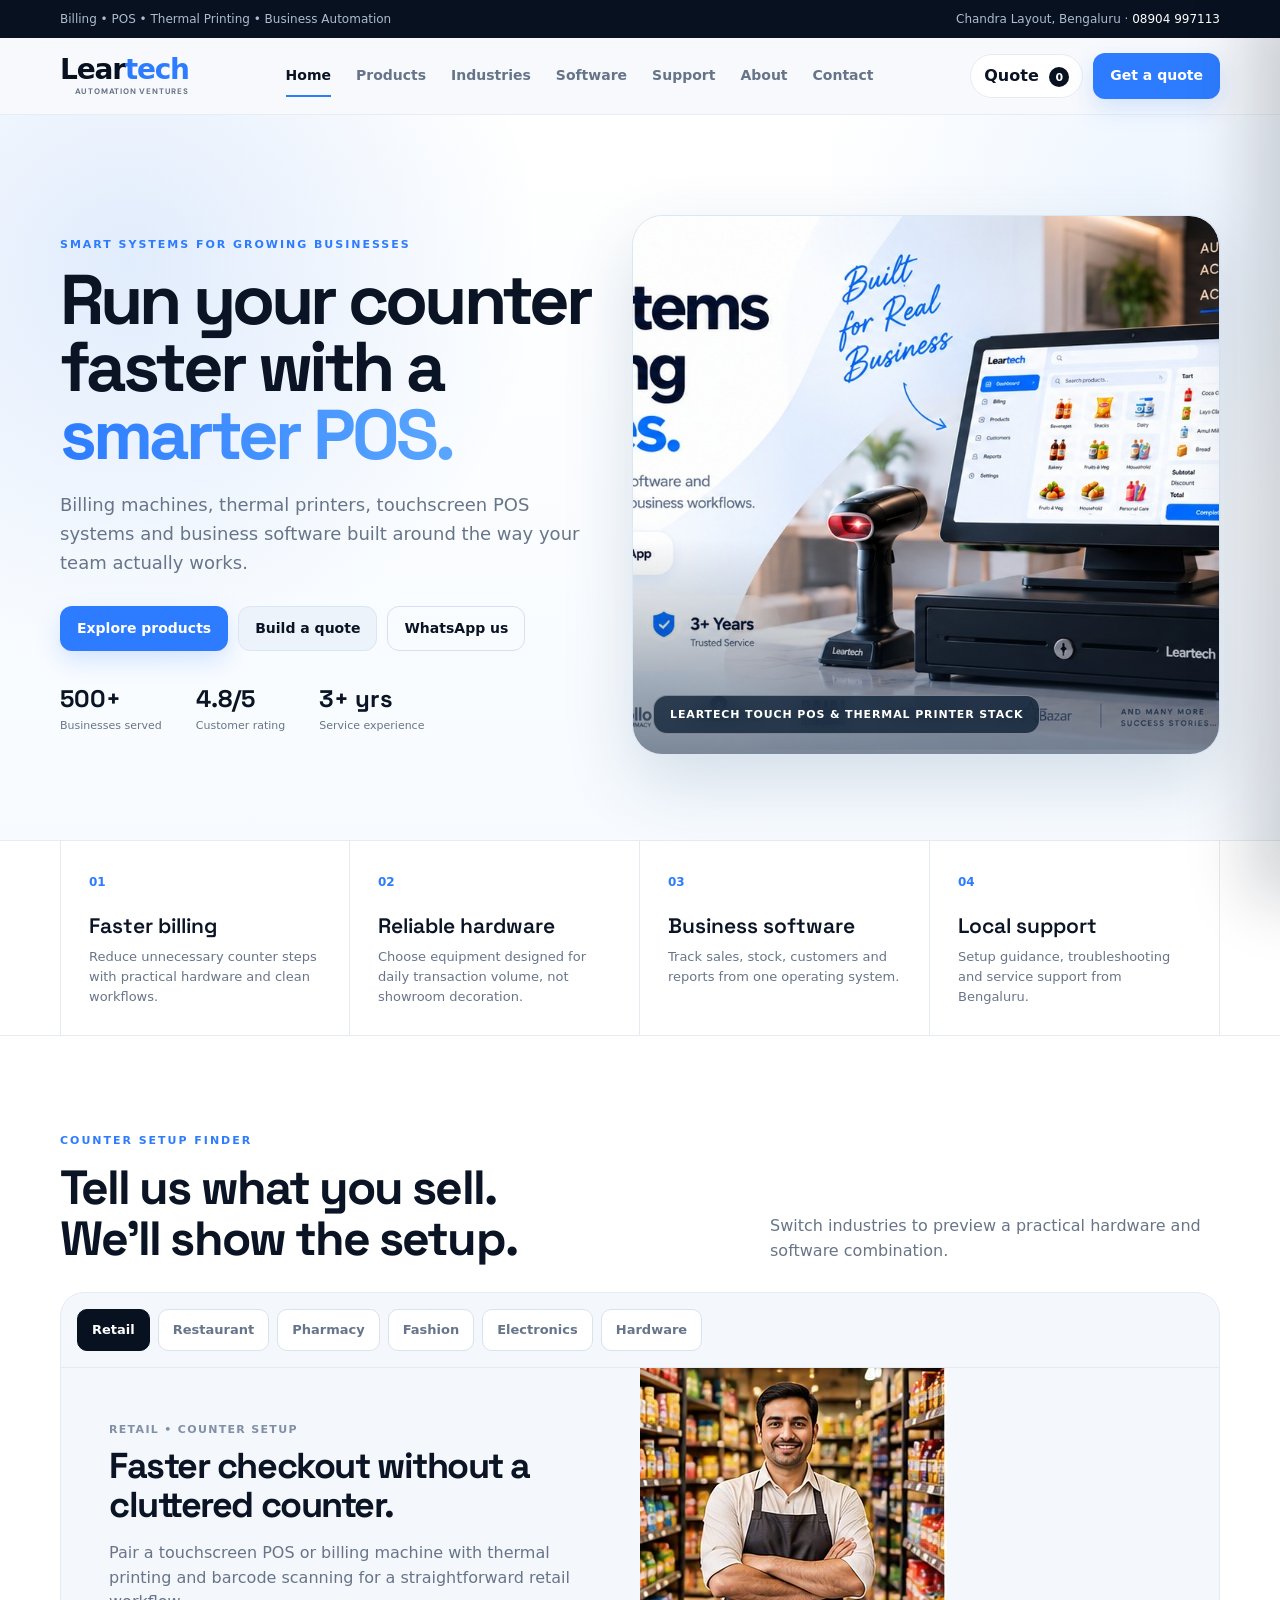
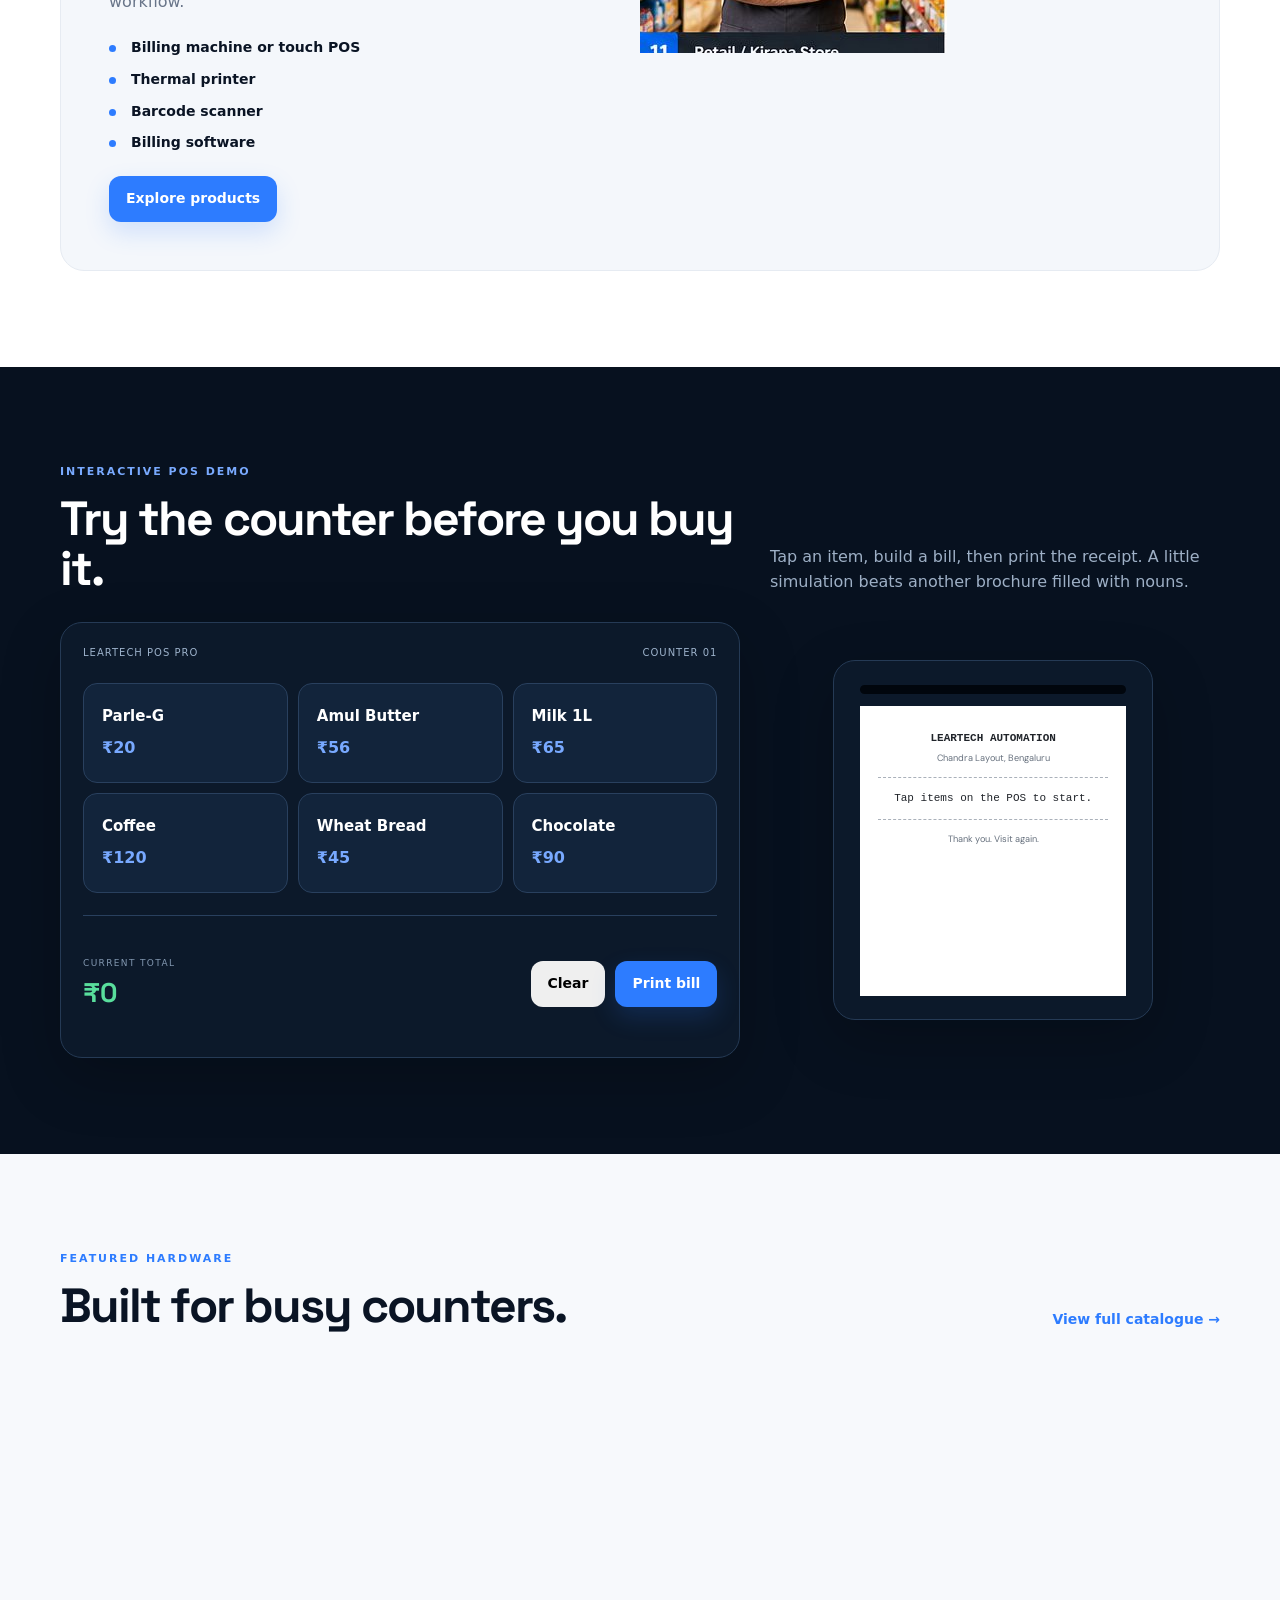
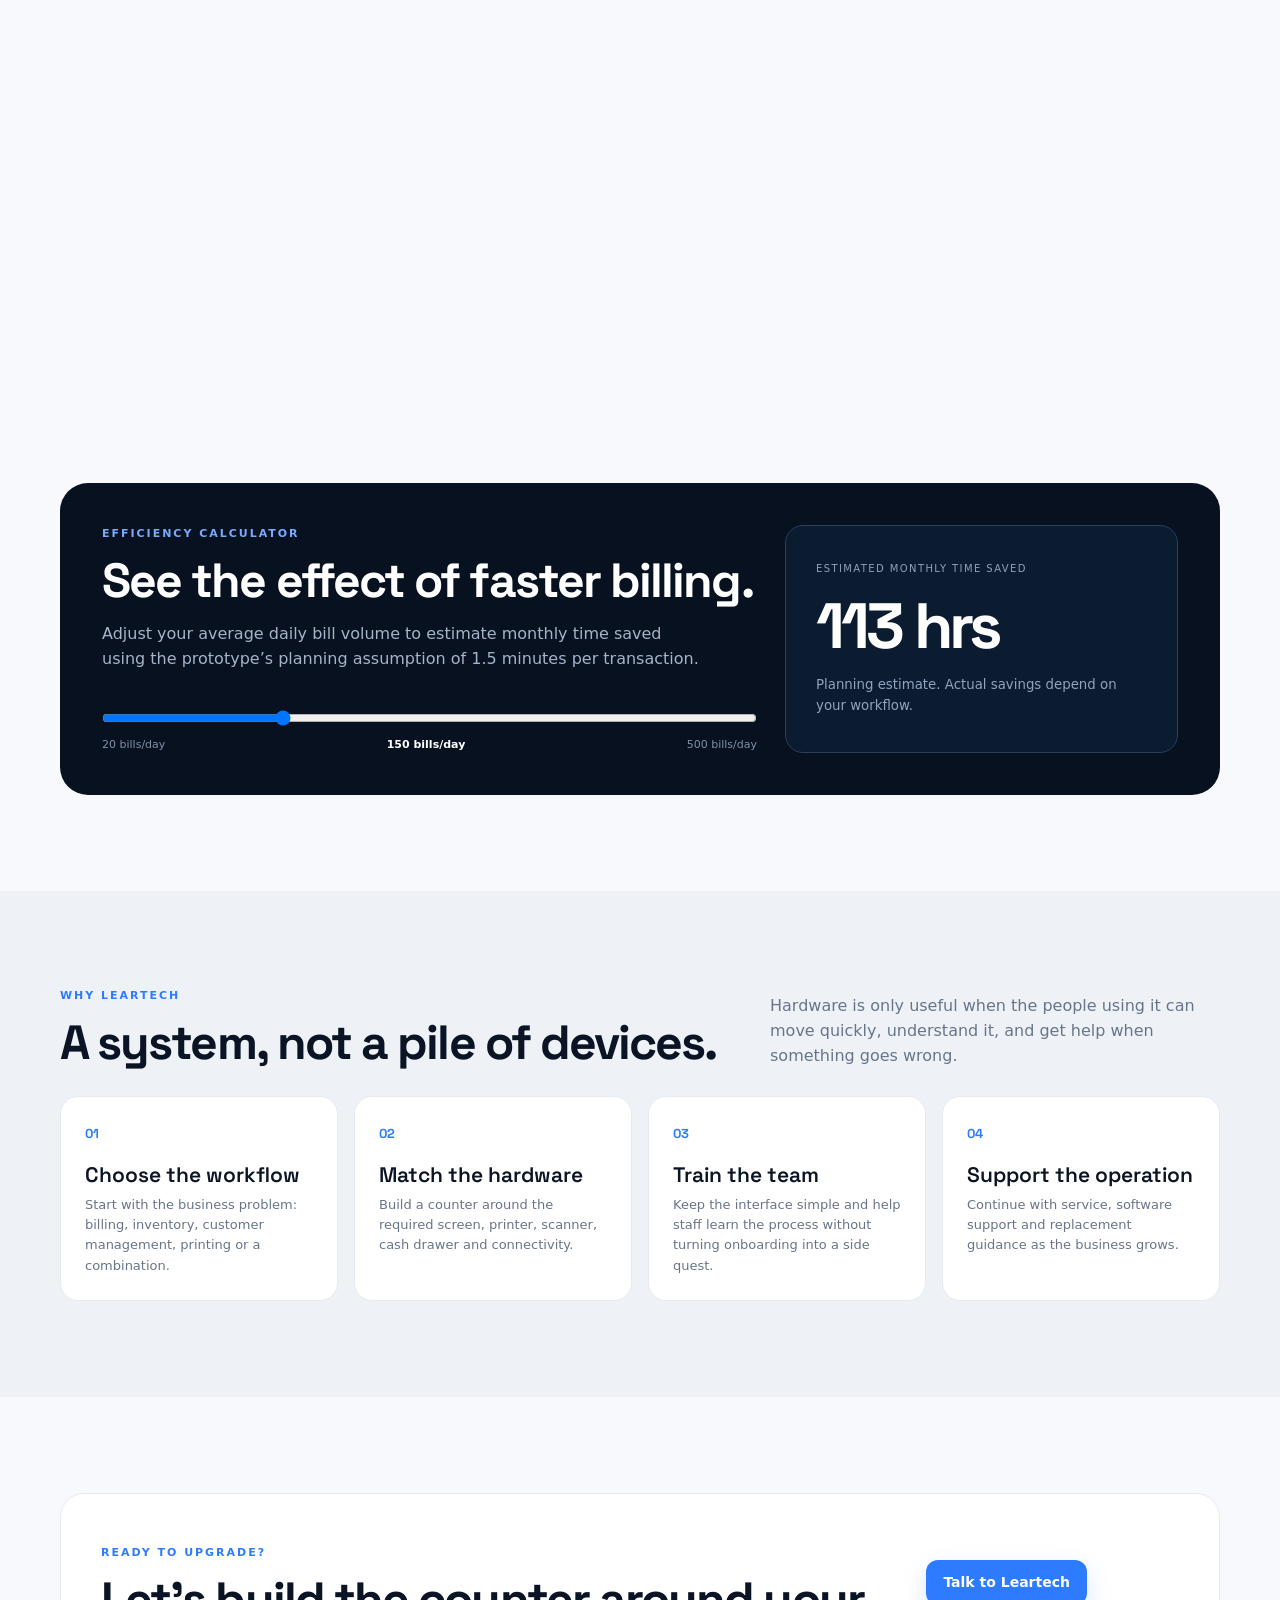
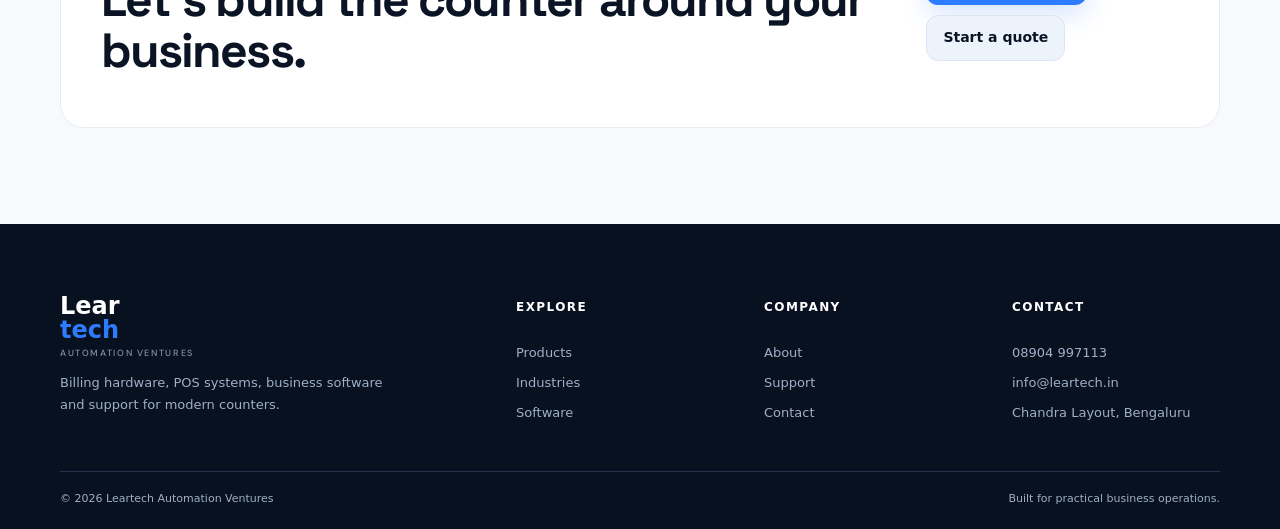
==== commit bf89a306: "Restore original hero image presentation" ====
--- a/index.html
+++ b/index.html
@@ -20,7 +20,7 @@
 <p class="lead">Billing machines, thermal printers, touchscreen POS systems and business software built around the way your team actually works.</p>
 <div class="actions"><a class="btn btn-primary" href="./products.html">Explore products</a><button class="btn btn-secondary js-open-quote" type="button">Build a quote</button><a class="btn btn-ghost" href="https://wa.me/918904997113" target="_blank" rel="noopener">WhatsApp us</a></div>
 <div class="hero-stats"><div><b>500+</b><span>Businesses served</span></div><div><b>4.8/5</b><span>Customer rating</span></div><div><b>3+ yrs</b><span>Service experience</span></div></div></div>
-<div class="hero-media reveal-scale"><img src="./assets/images/hero1.jpg" alt="Leartech POS and billing setup"><div class="hero-media-card"><span>LEARTECH COUNTER SYSTEM</span><strong>Hardware + software + support</strong></div></div>
+<div class="hero-photo-card reveal-scale"><img class="hero-photo" src="./assets/images/hero1.jpg" alt="Leartech Smart Billing Solutions Counter Setup"><div class="image-caption">Leartech Touch POS & Thermal Printer Stack</div></div>
 </div></section>
 
 <section class="benefits"><div class="container benefit-grid">
--- a/css/styles.css
+++ b/css/styles.css
@@ -1 +1,25 @@
-:root{--bg:#f7f9fc;--surface:#fff;--ink:#0a1424;--muted:#687589;--line:#e6ebf2;--navy:#07111f;--navy2:#0d1c31;--blue:#2d7cff;--green:#14b86e;--shadow:0 20px 60px rgba(7,17,31,.08);--radius:24px}*{box-sizing:border-box}html{scroll-behavior:smooth}body{margin:0;background:var(--bg);color:var(--ink);font-family:"DM Sans",sans-serif;line-height:1.55}body.no-scroll{overflow:hidden}a{color:inherit;text-decoration:none}button,input,select,textarea{font:inherit}button{cursor:pointer}.container{width:min(1160px,calc(100% - 40px));margin:auto}.scroll-progress{position:fixed;inset:0 auto auto 0;width:0;height:3px;background:linear-gradient(90deg,var(--blue),#76aaff);z-index:1000}.topbar{background:var(--navy);color:#aebbd0;font-size:12px}.topbar-inner{min-height:38px;display:flex;align-items:center;justify-content:space-between;gap:16px}.topbar a{color:#fff}.site-header{position:sticky;top:0;z-index:100;background:rgba(247,249,252,.9);backdrop-filter:blur(14px);border-bottom:1px solid rgba(230,235,242,.85);transition:.25s}.site-header.scrolled{box-shadow:0 10px 30px rgba(7,17,31,.06)}.nav{height:78px;display:flex;align-items:center;justify-content:space-between;gap:24px}.brand{font-family:"Space Grotesk",sans-serif;font-weight:700;font-size:24px;line-height:1;display:inline-flex;flex-direction:column}.brand>span{color:var(--blue)}.brand small{font:500 9px "DM Sans",sans-serif;letter-spacing:.18em;text-transform:uppercase;color:var(--muted);margin-top:5px}.nav nav{display:flex;align-items:center;gap:25px}.nav nav a{font-size:14px;font-weight:700;color:#66748a;position:relative;padding:29px 0}.nav nav a:after{content:"";position:absolute;left:0;right:0;bottom:19px;height:2px;background:var(--blue);transform:scaleX(0);transform-origin:left;transition:.2s}.nav nav a.active,.nav nav a:hover{color:var(--ink)}.nav nav a.active:after,.nav nav a:hover:after{transform:scaleX(1)}.nav-actions{display:flex;align-items:center;gap:10px}.btn{border:1px solid transparent;border-radius:12px;padding:11px 16px;font-size:14px;font-weight:800;display:inline-flex;align-items:center;justify-content:center;gap:8px;transition:.2s}.btn:hover{transform:translateY(-1px)}.btn-primary{background:var(--blue);color:#fff;box-shadow:0 10px 24px rgba(45,124,255,.18)}.btn-secondary{background:#edf3fb;color:var(--ink);border-color:#dce6f2}.btn-ghost{background:transparent;color:var(--ink);border-color:#d7e0ec}.quote-mini{border:1px solid var(--line);background:#fff;border-radius:999px;padding:9px 13px;font-weight:800;color:var(--ink)}.quote-mini span{display:inline-grid;place-items:center;min-width:20px;height:20px;border-radius:50%;background:var(--navy);color:#fff;font-size:11px;margin-left:5px}.menu-btn{display:none;border:1px solid var(--line);background:#fff;border-radius:10px;padding:9px 11px;font-weight:800}.section-pad{padding:96px 0}.hero{padding-top:78px}.hero-grid{display:grid;grid-template-columns:1.02fr .98fr;gap:70px;align-items:center}.hero-copy h1,.page-hero h1{font:700 clamp(44px,5.6vw,72px)/1.02 "Space Grotesk",sans-serif;letter-spacing:-.055em;margin:0 0 22px}.hero-copy h1 span{color:var(--blue)}.eyebrow{font-size:11px;letter-spacing:.18em;font-weight:900;color:var(--blue);text-transform:uppercase;margin-bottom:14px}.lead{font-size:18px;color:var(--muted);max-width:670px}.actions{display:flex;flex-wrap:wrap;gap:10px;margin:28px 0}.hero-stats{display:flex;gap:34px;margin-top:32px}.hero-stats div{display:flex;flex-direction:column}.hero-stats b{font:700 24px "Space Grotesk"}.hero-stats span{font-size:11px;color:var(--muted);margin-top:3px}.hero-media{position:relative}.hero-media img{width:100%;height:520px;object-fit:cover;border-radius:28px;display:block;box-shadow:var(--shadow)}.hero-media-card{position:absolute;left:24px;bottom:24px;background:rgba(7,17,31,.93);color:#fff;padding:16px 18px;border-radius:16px;display:flex;flex-direction:column;gap:5px}.hero-media-card span{font-size:10px;letter-spacing:.13em;color:#9eb4d0}.hero-media-card strong{font-size:14px}.benefits{background:#fff;border-top:1px solid var(--line);border-bottom:1px solid var(--line)}.benefit-grid{display:grid;grid-template-columns:repeat(4,1fr)}.benefit{padding:28px;border-right:1px solid var(--line)}.benefit:first-child{border-left:1px solid var(--line)}.benefit strong{color:var(--blue);font-size:12px}.benefit h3{font:600 21px "Space Grotesk";margin:18px 0 8px}.benefit p{font-size:13px;color:var(--muted);margin:0}.section-head{display:flex;align-items:end;justify-content:space-between;gap:36px;margin-bottom:28px}.section-head h2,.roi-card h2,.cta-banner h2,.faq-wrap h2,.two-col h2,.about-copy h2,.software-copy h2{font:700 clamp(32px,4vw,48px)/1.05 "Space Grotesk";letter-spacing:-.04em;margin:0}.section-head>p{max-width:450px;color:var(--muted);margin:0}.text-link{color:var(--blue);font-size:14px;font-weight:900}.finder{background:#fff}.finder-card{border:1px solid var(--line);border-radius:var(--radius);background:#f4f7fb;overflow:hidden}.finder-tabs{display:flex;gap:8px;flex-wrap:wrap;padding:16px;border-bottom:1px solid var(--line)}.finder-tabs button,.filter-list button{border:1px solid #d9e2ee;background:#fff;color:#66758b;border-radius:10px;padding:10px 14px;font-size:13px;font-weight:800}.finder-tabs button.active,.filter-list button.active{background:var(--navy);color:#fff;border-color:var(--navy)}.finder-result{display:grid;grid-template-columns:1fr 1fr;min-height:390px}.finder-copy{padding:48px}.finder-copy h3{font:700 36px/1.08 "Space Grotesk";margin:6px 0 16px;letter-spacing:-.04em}.finder-copy p{color:var(--muted);max-width:500px}.label,.product-cat{font-size:11px;letter-spacing:.12em;text-transform:uppercase;font-weight:900;color:#8190a6}.check-list{display:grid;gap:10px;margin:22px 0}.check-list>div{padding-left:22px;position:relative;font-size:14px;font-weight:700}.check-list>div:before{content:"";position:absolute;left:0;top:8px;width:7px;height:7px;border-radius:50%;background:var(--blue)}.dark-section{background:var(--navy);color:#fff}.section-head.light h2{color:#fff}.section-head.light>p{color:#9eb0c6}.dark-section .eyebrow{color:#79aaff}.pos-demo{display:grid;grid-template-columns:1.2fr .8fr;gap:26px}.pos-screen,.printer-body{border:1px solid #253a55;background:#0c192a;border-radius:22px;box-shadow:0 20px 60px rgba(0,0,0,.22)}.pos-screen{padding:22px}.pos-top{display:flex;justify-content:space-between;color:#9db2cb;font-size:10px;letter-spacing:.1em}.pos-products{display:grid;grid-template-columns:repeat(3,1fr);gap:10px;margin:22px 0}.pos-products button{border:1px solid #29405e;background:#12243b;color:#fff;border-radius:14px;padding:18px;text-align:left;min-height:100px}.pos-products button:hover{border-color:#4e8fff;background:#173050}.pos-products b{display:block;font-size:15px}.pos-products span{color:#78a9ff;font-weight:900;display:block;margin-top:8px}.pos-total{border-top:1px solid #29405e;padding-top:17px;display:flex;align-items:center;justify-content:space-between}.pos-total small{display:block;color:#8398b1;font-size:9px;letter-spacing:.15em}.pos-total strong{display:block;font:700 27px "Space Grotesk";color:#59de9c;margin-top:4px}.printer{display:flex;align-items:center;justify-content:center}.printer-body{width:min(100%,320px);padding:24px 26px 0;min-height:360px}.printer-slot{height:9px;border-radius:99px;background:#01060d;margin-bottom:12px}.receipt{background:#fff;color:#20242a;padding:24px 18px;min-height:290px;font-family:monospace;font-size:11px;text-align:center;transform-origin:top}.receipt small{display:block;font-family:"DM Sans";color:#66707d;margin:4px 0}.receipt hr{border:0;border-top:1px dashed #aab1ba;margin:12px 0}.receipt-row{display:flex;justify-content:space-between;margin:7px 0;text-align:left;font-family:"DM Sans";font-size:10px}.receipt.printing{animation:paper .75s ease}.product-grid{display:grid;gap:18px}.product-grid-4{grid-template-columns:repeat(4,1fr)}.product-grid-3{grid-template-columns:repeat(3,1fr)}.product-card{background:#fff;border:1px solid var(--line);border-radius:20px;overflow:hidden;display:flex;flex-direction:column;transition:.25s}.product-card:hover,.industry-card:hover,.story-card:hover,.support-card:hover{transform:translateY(-4px);box-shadow:var(--shadow)}.product-image{height:230px;background:#f4f7fb;position:relative;padding:18px}.product-image img{width:100%;height:100%;object-fit:contain}.tag{position:absolute;left:14px;top:14px;border-radius:999px;padding:6px 10px;background:rgba(7,17,31,.92);color:#fff;font-size:9px;font-weight:900;letter-spacing:.08em;text-transform:uppercase;z-index:1}.tag.static{position:static;display:inline-block}.product-body{padding:19px}.product-body h3{font:600 20px/1.15 "Space Grotesk";margin:7px 0 9px}.product-body p{font-size:12px;color:var(--muted);min-height:56px;margin:0}.product-foot{display:flex;justify-content:space-between;align-items:center;margin-top:18px}.product-foot strong{font:700 21px "Space Grotesk"}.product-actions{display:grid;grid-template-columns:1fr 1fr;gap:8px;margin-top:15px}.product-actions .btn{font-size:12px;padding:10px}.roi-card{display:grid;grid-template-columns:1.25fr .75fr;gap:28px;background:var(--navy);color:#fff;padding:42px;border-radius:28px}.roi-card .eyebrow{color:#79aaff}.roi-card p{color:#a5b4c8;max-width:600px}.roi-card input{width:100%;margin:22px 0 10px}.roi-range{display:flex;justify-content:space-between;color:#8092aa;font-size:11px}.roi-range strong{color:#fff}.roi-number{border:1px solid #2a3f5a;border-radius:18px;padding:30px;display:flex;flex-direction:column;justify-content:center;align-items:flex-start;background:#0c1c30}.roi-number span{font-size:10px;letter-spacing:.14em;color:#8ea2ba}.roi-number strong{font:700 64px "Space Grotesk";letter-spacing:-.06em;color:#fff;margin:8px 0}.roi-number small{color:#90a4bd}.muted-section{background:#eef2f7}.story-grid,.value-grid,.process-grid,.mini-contact-grid{display:grid;grid-template-columns:repeat(4,1fr);gap:16px}.story-card,.value-grid>div,.process-grid>div,.mini-contact-grid>div{background:#fff;border:1px solid var(--line);border-radius:18px;padding:24px}.story-card span,.value-grid span,.process-grid span,.support-no{color:var(--blue);font:700 13px "Space Grotesk"}.story-card h3,.value-grid h3,.process-grid h3,.support-card h3,.mini-contact-grid h3{font:600 21px "Space Grotesk";margin:15px 0 7px}.story-card p,.value-grid p,.process-grid p,.support-card p,.mini-contact-grid p{font-size:13px;color:var(--muted);margin:0}.cta-banner{display:flex;align-items:center;justify-content:space-between;gap:28px;padding:38px 40px;border:1px solid var(--line);border-radius:24px;background:#fff}.page-hero{padding:110px 0 80px;background:linear-gradient(180deg,#eef4fb,#f7f9fc);border-bottom:1px solid var(--line)}.page-hero h1{max-width:900px;font-size:clamp(44px,5.5vw,68px)}.page-hero p{max-width:680px;font-size:18px;color:var(--muted)}.catalog-layout{display:grid;grid-template-columns:240px 1fr;gap:30px}.filter-panel{background:#fff;border:1px solid var(--line);border-radius:18px;padding:20px;height:max-content;position:sticky;top:100px}.filter-panel input,.filter-panel select,.lead-form input,.lead-form select,.lead-form textarea{width:100%;border:1px solid #dbe3ee;background:#fff;border-radius:11px;padding:11px 12px;outline:none}.filter-panel input:focus,.filter-panel select:focus,.lead-form input:focus,.lead-form select:focus,.lead-form textarea:focus{border-color:#78a9ff;box-shadow:0 0 0 4px rgba(45,124,255,.1)}.filter-label{font-size:10px;letter-spacing:.14em;font-weight:900;color:#7b899b;margin:0 0 10px}.filter-label:not(:first-child){margin-top:22px}.filter-list{display:grid;gap:8px}.filter-list button{text-align:left}.catalog-toolbar{display:flex;justify-content:space-between;gap:20px;align-items:center;margin-bottom:16px}.catalog-toolbar span{font-size:11px;color:var(--muted)}.empty-state{padding:50px;text-align:center;color:var(--muted);background:#fff;border:1px dashed #cad5e3;border-radius:16px}.catalog-empty{grid-column:1/-1}.breadcrumbs{display:flex;gap:8px;font-size:12px;color:var(--muted);margin-bottom:22px}.detail-grid{display:grid;grid-template-columns:1fr 1fr;gap:50px;align-items:start}.detail-media{background:#eef2f7;border-radius:26px;padding:34px;min-height:520px}.detail-media img{width:100%;height:450px;object-fit:contain}.detail-copy h1{font:700 50px/1.03 "Space Grotesk";letter-spacing:-.05em;margin:10px 0 18px}.detail-price{font:700 32px "Space Grotesk";margin:20px 0}.spec-grid{display:grid;grid-template-columns:1fr 1fr;gap:10px;margin-top:28px}.spec-grid>div{border:1px solid var(--line);background:#fff;border-radius:12px;padding:13px}.spec-grid span{display:block;font-size:10px;color:#7d8ba0;text-transform:uppercase;letter-spacing:.1em}.spec-grid b{display:block;margin-top:4px;font-size:13px}.industry-grid{display:grid;grid-template-columns:repeat(3,1fr);gap:18px}.industry-card{background:#fff;border:1px solid var(--line);border-radius:20px;overflow:hidden;transition:.25s}.industry-image{height:220px;background:#eef2f7}.industry-image img{width:100%;height:100%;object-fit:cover}.industry-card>div:last-child{padding:20px}.industry-card h3{font:600 24px "Space Grotesk";margin:7px 0 8px}.industry-card p{font-size:13px;color:var(--muted);min-height:64px}.software-hero,.about-grid,.two-col,.contact-grid,.faq-wrap{display:grid;grid-template-columns:1fr 1fr;gap:50px;align-items:center}.software-media,.about-media{background:#eef2f7;border-radius:24px;padding:28px}.software-media img,.about-media img{width:100%;height:480px;object-fit:cover;border-radius:16px}.software-copy p,.about-copy p{font-size:16px;color:var(--muted)}.process-grid>div{background:#fff;border:1px solid var(--line)}.faq-wrap{align-items:start}.faq-wrap h2{font-size:38px}.faq-item{border-bottom:1px solid var(--line);padding:17px 0}.faq-item summary{font-weight:800;cursor:pointer;list-style:none;display:flex;justify-content:space-between;gap:20px}.faq-item summary:after{content:"+";color:var(--blue)}.faq-item[open] summary:after{content:"−"}.faq-item p{color:var(--muted);font-size:14px;margin:12px 0 0}.support-grid{display:grid;grid-template-columns:repeat(3,1fr);gap:16px}.support-card{background:#fff;border:1px solid var(--line);border-radius:18px;padding:25px;transition:.25s}.support-card a{display:inline-block;margin-top:15px;color:var(--blue);font-weight:900;font-size:14px}.about-points{display:grid;gap:10px;margin-top:24px}.about-points div{display:flex;justify-content:space-between;gap:20px;padding:13px 0;border-bottom:1px solid var(--line)}.about-points span{color:var(--muted);font-size:13px;text-align:right}.value-grid>div{background:#0d1c31;border-color:#253953}.value-grid h3{color:#fff}.value-grid p{color:#9db0c6}.contact-grid{align-items:start}.contact-panel,.lead-form{background:#fff;border:1px solid var(--line);border-radius:22px;padding:30px}.contact-panel h2,.lead-form h2{font:700 34px "Space Grotesk";letter-spacing:-.04em;margin:0 0 22px}.contact-item{display:flex;flex-direction:column;gap:3px;padding:16px 0;border-bottom:1px solid var(--line)}.contact-item span{font-size:10px;text-transform:uppercase;letter-spacing:.13em;color:#8390a4;font-weight:900}.contact-item a{color:var(--blue);font-weight:800}.lead-form{display:grid;gap:14px}.lead-form label{display:grid;gap:6px;font-size:13px;font-weight:800}.form-notice{font-size:12px;color:var(--green);margin:0}.footer{background:var(--navy);color:#9eb0c8;padding:70px 0 22px}.footer-grid{display:grid;grid-template-columns:2fr 1fr 1fr 1fr;gap:40px}.footer .brand{color:#fff}.footer .brand small{color:#8194ad}.footer p{max-width:330px;font-size:13px;line-height:1.7}.footer h4{color:#fff;margin:4px 0 16px;font-size:12px;letter-spacing:.12em;text-transform:uppercase}.footer-grid>div:not(:first-child){display:flex;flex-direction:column;gap:10px;font-size:13px}.footer a:hover{color:#fff}.footer-bottom{border-top:1px solid #22344b;margin-top:42px;padding-top:18px;display:flex;justify-content:space-between;gap:20px;font-size:11px}.drawer-overlay{position:fixed;inset:0;background:rgba(5,12,20,.45);z-index:900;opacity:0;visibility:hidden;transition:.25s}.drawer-overlay.open{opacity:1;visibility:visible}.quote-drawer{position:fixed;right:0;top:0;bottom:0;width:min(420px,100%);background:#fff;z-index:901;transform:translateX(100%);transition:.3s ease;display:flex;flex-direction:column;box-shadow:-30px 0 60px rgba(7,17,31,.18)}.quote-drawer.open{transform:none}.drawer-head{padding:24px;border-bottom:1px solid var(--line);display:flex;justify-content:space-between;align-items:flex-start}.drawer-head h3{font:600 24px "Space Grotesk";margin:0}.icon-btn{border:1px solid var(--line);background:#fff;border-radius:10px;width:34px;height:34px;font-size:22px}.drawer-items{padding:18px;overflow:auto;flex:1}.drawer-item{display:grid;grid-template-columns:65px 1fr;gap:12px;padding:13px 0;border-bottom:1px solid var(--line)}.drawer-item img{width:65px;height:65px;object-fit:contain;background:#eef2f7;border-radius:10px}.drawer-item b{font-size:13px;display:block}.drawer-item span{display:block;color:var(--muted);font-size:12px;margin-top:4px}.qty{display:flex;align-items:center;gap:8px;margin-top:8px}.qty button{width:26px;height:26px;border:1px solid var(--line);border-radius:7px;background:#fff}.qty span{min-width:18px;text-align:center;color:var(--ink)}.drawer-foot{border-top:1px solid var(--line);padding:18px;display:grid;gap:9px}.drawer-total{display:flex;justify-content:space-between;align-items:center;margin-bottom:4px}.drawer-total strong{font:700 24px "Space Grotesk"}.dark-text{color:var(--ink)}.reveal,.reveal-scale{opacity:0;transform:translateY(20px);transition:opacity .65s ease,transform .65s ease}.reveal-scale{transform:translateY(20px) scale(.985)}.reveal.visible,.reveal-scale.visible{opacity:1;transform:none}@keyframes paper{0%{transform:scaleY(.1);opacity:.1}50%{transform:scaleY(1.03);opacity:1}100%{transform:scaleY(1);opacity:1}}@media(max-width:1000px){.nav nav{display:none;position:absolute;left:20px;right:20px;top:116px;background:#fff;border:1px solid var(--line);border-radius:16px;padding:8px;box-shadow:var(--shadow);flex-direction:column;align-items:stretch}.nav nav.open{display:flex}.nav nav a{padding:12px 14px}.nav nav a:after{display:none}.menu-btn{display:inline-block}.nav-cta{display:none}.hero-grid,.finder-result,.pos-demo,.roi-card,.detail-grid,.software-hero,.about-grid,.two-col,.contact-grid,.faq-wrap{grid-template-columns:1fr}.hero-media{order:-1}.hero-media img{height:430px}.benefit-grid{grid-template-columns:1fr 1fr}.benefit{border-bottom:1px solid var(--line)}.product-grid-4{grid-template-columns:repeat(2,1fr)}.product-grid-3{grid-template-columns:repeat(2,1fr)}.story-grid,.value-grid,.process-grid{grid-template-columns:1fr 1fr}.catalog-layout{grid-template-columns:1fr}.filter-panel{position:static}.industry-grid{grid-template-columns:1fr 1fr}.support-grid{grid-template-columns:1fr}.mini-contact-grid{grid-template-columns:1fr 1fr}.software-media img,.about-media img{height:360px}.detail-media{min-height:380px}.detail-media img{height:340px}.footer-grid{grid-template-columns:2fr 1fr 1fr}}@media(max-width:640px){.container{width:min(100% - 28px,1160px)}.topbar-inner{height:auto;padding:8px 0;flex-direction:column;align-items:flex-start}.nav{height:70px}.brand{font-size:22px}.hero,.section-pad{padding-top:64px;padding-bottom:64px}.hero-copy h1,.page-hero h1{font-size:43px}.hero-stats{gap:20px;flex-wrap:wrap}.hero-stats b{font-size:20px}.hero-media img{height:330px}.hero-media-card{left:14px;right:14px;bottom:14px}.benefit-grid,.product-grid-4,.product-grid-3,.industry-grid,.story-grid,.value-grid,.process-grid,.mini-contact-grid{grid-template-columns:1fr}.benefit{border-left:1px solid var(--line)!important}.section-head{align-items:flex-start;flex-direction:column;gap:10px}.finder-copy{padding:28px}.finder-copy h3{font-size:31px}.finder-result>img{min-height:260px}.pos-products{grid-template-columns:1fr 1fr}.pos-total{align-items:flex-start;flex-direction:column;gap:12px}.roi-card{padding:25px}.roi-number strong{font-size:50px}.cta-banner{padding:28px;align-items:flex-start;flex-direction:column}.catalog-toolbar{align-items:flex-start;flex-direction:column}.detail-copy h1{font-size:39px}.detail-media{padding:20px;min-height:300px}.detail-media img{height:260px}.spec-grid{grid-template-columns:1fr}.page-hero{padding:70px 0 56px}.contact-panel,.lead-form{padding:24px}.drawer-head{padding:20px}.footer-grid{grid-template-columns:1fr 1fr}.footer-grid>div:first-child{grid-column:1/-1}.footer-bottom{flex-direction:column}.nav-actions{gap:6px}}+:root{--bg:#f7f9fc;--surface:#fff;--ink:#0a1424;--muted:#687589;--line:#e6ebf2;--navy:#07111f;--navy2:#0d1c31;--blue:#2d7cff;--green:#14b86e;--shadow:0 20px 60px rgba(7,17,31,.08);--radius:24px}*{box-sizing:border-box}html{scroll-behavior:smooth}body{margin:0;background:var(--bg);color:var(--ink);font-family:"DM Sans",sans-serif;line-height:1.55}body.no-scroll{overflow:hidden}a{color:inherit;text-decoration:none}button,input,select,textarea{font:inherit}button{cursor:pointer}.container{width:min(1160px,calc(100% - 40px));margin:auto}.scroll-progress{position:fixed;inset:0 auto auto 0;width:0;height:3px;background:linear-gradient(90deg,var(--blue),#76aaff);z-index:1000}.topbar{background:var(--navy);color:#aebbd0;font-size:12px}.topbar-inner{min-height:38px;display:flex;align-items:center;justify-content:space-between;gap:16px}.topbar a{color:#fff}.site-header{position:sticky;top:0;z-index:100;background:rgba(247,249,252,.9);backdrop-filter:blur(14px);border-bottom:1px solid rgba(230,235,242,.85);transition:.25s}.site-header.scrolled{box-shadow:0 10px 30px rgba(7,17,31,.06)}.nav{height:78px;display:flex;align-items:center;justify-content:space-between;gap:24px}.brand{font-family:"Space Grotesk",sans-serif;font-weight:700;font-size:24px;line-height:1;display:inline-flex;flex-direction:column}.brand>span{color:var(--blue)}.brand small{font:500 9px "DM Sans",sans-serif;letter-spacing:.18em;text-transform:uppercase;color:var(--muted);margin-top:5px}.nav nav{display:flex;align-items:center;gap:25px}.nav nav a{font-size:14px;font-weight:700;color:#66748a;position:relative;padding:29px 0}.nav nav a:after{content:"";position:absolute;left:0;right:0;bottom:19px;height:2px;background:var(--blue);transform:scaleX(0);transform-origin:left;transition:.2s}.nav nav a.active,.nav nav a:hover{color:var(--ink)}.nav nav a.active:after,.nav nav a:hover:after{transform:scaleX(1)}.nav-actions{display:flex;align-items:center;gap:10px}.btn{border:1px solid transparent;border-radius:12px;padding:11px 16px;font-size:14px;font-weight:800;display:inline-flex;align-items:center;justify-content:center;gap:8px;transition:.2s}.btn:hover{transform:translateY(-1px)}.btn-primary{background:var(--blue);color:#fff;box-shadow:0 10px 24px rgba(45,124,255,.18)}.btn-secondary{background:#edf3fb;color:var(--ink);border-color:#dce6f2}.btn-ghost{background:transparent;color:var(--ink);border-color:#d7e0ec}.quote-mini{border:1px solid var(--line);background:#fff;border-radius:999px;padding:9px 13px;font-weight:800;color:var(--ink)}.quote-mini span{display:inline-grid;place-items:center;min-width:20px;height:20px;border-radius:50%;background:var(--navy);color:#fff;font-size:11px;margin-left:5px}.menu-btn{display:none;border:1px solid var(--line);background:#fff;border-radius:10px;padding:9px 11px;font-weight:800}.section-pad{padding:96px 0}.hero{padding-top:78px}.hero-grid{display:grid;grid-template-columns:1.02fr .98fr;gap:70px;align-items:center}.hero-copy h1,.page-hero h1{font:700 clamp(44px,5.6vw,72px)/1.02 "Space Grotesk",sans-serif;letter-spacing:-.055em;margin:0 0 22px}.hero-copy h1 span{color:var(--blue)}.eyebrow{font-size:11px;letter-spacing:.18em;font-weight:900;color:var(--blue);text-transform:uppercase;margin-bottom:14px}.lead{font-size:18px;color:var(--muted);max-width:670px}.actions{display:flex;flex-wrap:wrap;gap:10px;margin:28px 0}.hero-stats{display:flex;gap:34px;margin-top:32px}.hero-stats div{display:flex;flex-direction:column}.hero-stats b{font:700 24px "Space Grotesk"}.hero-stats span{font-size:11px;color:var(--muted);margin-top:3px}.hero-media{position:relative}.hero-media img{width:100%;height:520px;object-fit:cover;border-radius:28px;display:block;box-shadow:var(--shadow)}.hero-media-card{position:absolute;left:24px;bottom:24px;background:rgba(7,17,31,.93);color:#fff;padding:16px 18px;border-radius:16px;display:flex;flex-direction:column;gap:5px}.hero-media-card span{font-size:10px;letter-spacing:.13em;color:#9eb4d0}.hero-media-card strong{font-size:14px}.benefits{background:#fff;border-top:1px solid var(--line);border-bottom:1px solid var(--line)}.benefit-grid{display:grid;grid-template-columns:repeat(4,1fr)}.benefit{padding:28px;border-right:1px solid var(--line)}.benefit:first-child{border-left:1px solid var(--line)}.benefit strong{color:var(--blue);font-size:12px}.benefit h3{font:600 21px "Space Grotesk";margin:18px 0 8px}.benefit p{font-size:13px;color:var(--muted);margin:0}.section-head{display:flex;align-items:end;justify-content:space-between;gap:36px;margin-bottom:28px}.section-head h2,.roi-card h2,.cta-banner h2,.faq-wrap h2,.two-col h2,.about-copy h2,.software-copy h2{font:700 clamp(32px,4vw,48px)/1.05 "Space Grotesk";letter-spacing:-.04em;margin:0}.section-head>p{max-width:450px;color:var(--muted);margin:0}.text-link{color:var(--blue);font-size:14px;font-weight:900}.finder{background:#fff}.finder-card{border:1px solid var(--line);border-radius:var(--radius);background:#f4f7fb;overflow:hidden}.finder-tabs{display:flex;gap:8px;flex-wrap:wrap;padding:16px;border-bottom:1px solid var(--line)}.finder-tabs button,.filter-list button{border:1px solid #d9e2ee;background:#fff;color:#66758b;border-radius:10px;padding:10px 14px;font-size:13px;font-weight:800}.finder-tabs button.active,.filter-list button.active{background:var(--navy);color:#fff;border-color:var(--navy)}.finder-result{display:grid;grid-template-columns:1fr 1fr;min-height:390px}.finder-copy{padding:48px}.finder-copy h3{font:700 36px/1.08 "Space Grotesk";margin:6px 0 16px;letter-spacing:-.04em}.finder-copy p{color:var(--muted);max-width:500px}.label,.product-cat{font-size:11px;letter-spacing:.12em;text-transform:uppercase;font-weight:900;color:#8190a6}.check-list{display:grid;gap:10px;margin:22px 0}.check-list>div{padding-left:22px;position:relative;font-size:14px;font-weight:700}.check-list>div:before{content:"";position:absolute;left:0;top:8px;width:7px;height:7px;border-radius:50%;background:var(--blue)}.dark-section{background:var(--navy);color:#fff}.section-head.light h2{color:#fff}.section-head.light>p{color:#9eb0c6}.dark-section .eyebrow{color:#79aaff}.pos-demo{display:grid;grid-template-columns:1.2fr .8fr;gap:26px}.pos-screen,.printer-body{border:1px solid #253a55;background:#0c192a;border-radius:22px;box-shadow:0 20px 60px rgba(0,0,0,.22)}.pos-screen{padding:22px}.pos-top{display:flex;justify-content:space-between;color:#9db2cb;font-size:10px;letter-spacing:.1em}.pos-products{display:grid;grid-template-columns:repeat(3,1fr);gap:10px;margin:22px 0}.pos-products button{border:1px solid #29405e;background:#12243b;color:#fff;border-radius:14px;padding:18px;text-align:left;min-height:100px}.pos-products button:hover{border-color:#4e8fff;background:#173050}.pos-products b{display:block;font-size:15px}.pos-products span{color:#78a9ff;font-weight:900;display:block;margin-top:8px}.pos-total{border-top:1px solid #29405e;padding-top:17px;display:flex;align-items:center;justify-content:space-between}.pos-total small{display:block;color:#8398b1;font-size:9px;letter-spacing:.15em}.pos-total strong{display:block;font:700 27px "Space Grotesk";color:#59de9c;margin-top:4px}.printer{display:flex;align-items:center;justify-content:center}.printer-body{width:min(100%,320px);padding:24px 26px 0;min-height:360px}.printer-slot{height:9px;border-radius:99px;background:#01060d;margin-bottom:12px}.receipt{background:#fff;color:#20242a;padding:24px 18px;min-height:290px;font-family:monospace;font-size:11px;text-align:center;transform-origin:top}.receipt small{display:block;font-family:"DM Sans";color:#66707d;margin:4px 0}.receipt hr{border:0;border-top:1px dashed #aab1ba;margin:12px 0}.receipt-row{display:flex;justify-content:space-between;margin:7px 0;text-align:left;font-family:"DM Sans";font-size:10px}.receipt.printing{animation:paper .75s ease}.product-grid{display:grid;gap:18px}.product-grid-4{grid-template-columns:repeat(4,1fr)}.product-grid-3{grid-template-columns:repeat(3,1fr)}.product-card{background:#fff;border:1px solid var(--line);border-radius:20px;overflow:hidden;display:flex;flex-direction:column;transition:.25s}.product-card:hover,.industry-card:hover,.story-card:hover,.support-card:hover{transform:translateY(-4px);box-shadow:var(--shadow)}.product-image{height:230px;background:#f4f7fb;position:relative;padding:18px}.product-image img{width:100%;height:100%;object-fit:contain}.tag{position:absolute;left:14px;top:14px;border-radius:999px;padding:6px 10px;background:rgba(7,17,31,.92);color:#fff;font-size:9px;font-weight:900;letter-spacing:.08em;text-transform:uppercase;z-index:1}.tag.static{position:static;display:inline-block}.product-body{padding:19px}.product-body h3{font:600 20px/1.15 "Space Grotesk";margin:7px 0 9px}.product-body p{font-size:12px;color:var(--muted);min-height:56px;margin:0}.product-foot{display:flex;justify-content:space-between;align-items:center;margin-top:18px}.product-foot strong{font:700 21px "Space Grotesk"}.product-actions{display:grid;grid-template-columns:1fr 1fr;gap:8px;margin-top:15px}.product-actions .btn{font-size:12px;padding:10px}.roi-card{display:grid;grid-template-columns:1.25fr .75fr;gap:28px;background:var(--navy);color:#fff;padding:42px;border-radius:28px}.roi-card .eyebrow{color:#79aaff}.roi-card p{color:#a5b4c8;max-width:600px}.roi-card input{width:100%;margin:22px 0 10px}.roi-range{display:flex;justify-content:space-between;color:#8092aa;font-size:11px}.roi-range strong{color:#fff}.roi-number{border:1px solid #2a3f5a;border-radius:18px;padding:30px;display:flex;flex-direction:column;justify-content:center;align-items:flex-start;background:#0c1c30}.roi-number span{font-size:10px;letter-spacing:.14em;color:#8ea2ba}.roi-number strong{font:700 64px "Space Grotesk";letter-spacing:-.06em;color:#fff;margin:8px 0}.roi-number small{color:#90a4bd}.muted-section{background:#eef2f7}.story-grid,.value-grid,.process-grid,.mini-contact-grid{display:grid;grid-template-columns:repeat(4,1fr);gap:16px}.story-card,.value-grid>div,.process-grid>div,.mini-contact-grid>div{background:#fff;border:1px solid var(--line);border-radius:18px;padding:24px}.story-card span,.value-grid span,.process-grid span,.support-no{color:var(--blue);font:700 13px "Space Grotesk"}.story-card h3,.value-grid h3,.process-grid h3,.support-card h3,.mini-contact-grid h3{font:600 21px "Space Grotesk";margin:15px 0 7px}.story-card p,.value-grid p,.process-grid p,.support-card p,.mini-contact-grid p{font-size:13px;color:var(--muted);margin:0}.cta-banner{display:flex;align-items:center;justify-content:space-between;gap:28px;padding:38px 40px;border:1px solid var(--line);border-radius:24px;background:#fff}.page-hero{padding:110px 0 80px;background:linear-gradient(180deg,#eef4fb,#f7f9fc);border-bottom:1px solid var(--line)}.page-hero h1{max-width:900px;font-size:clamp(44px,5.5vw,68px)}.page-hero p{max-width:680px;font-size:18px;color:var(--muted)}.catalog-layout{display:grid;grid-template-columns:240px 1fr;gap:30px}.filter-panel{background:#fff;border:1px solid var(--line);border-radius:18px;padding:20px;height:max-content;position:sticky;top:100px}.filter-panel input,.filter-panel select,.lead-form input,.lead-form select,.lead-form textarea{width:100%;border:1px solid #dbe3ee;background:#fff;border-radius:11px;padding:11px 12px;outline:none}.filter-panel input:focus,.filter-panel select:focus,.lead-form input:focus,.lead-form select:focus,.lead-form textarea:focus{border-color:#78a9ff;box-shadow:0 0 0 4px rgba(45,124,255,.1)}.filter-label{font-size:10px;letter-spacing:.14em;font-weight:900;color:#7b899b;margin:0 0 10px}.filter-label:not(:first-child){margin-top:22px}.filter-list{display:grid;gap:8px}.filter-list button{text-align:left}.catalog-toolbar{display:flex;justify-content:space-between;gap:20px;align-items:center;margin-bottom:16px}.catalog-toolbar span{font-size:11px;color:var(--muted)}.empty-state{padding:50px;text-align:center;color:var(--muted);background:#fff;border:1px dashed #cad5e3;border-radius:16px}.catalog-empty{grid-column:1/-1}.breadcrumbs{display:flex;gap:8px;font-size:12px;color:var(--muted);margin-bottom:22px}.detail-grid{display:grid;grid-template-columns:1fr 1fr;gap:50px;align-items:start}.detail-media{background:#eef2f7;border-radius:26px;padding:34px;min-height:520px}.detail-media img{width:100%;height:450px;object-fit:contain}.detail-copy h1{font:700 50px/1.03 "Space Grotesk";letter-spacing:-.05em;margin:10px 0 18px}.detail-price{font:700 32px "Space Grotesk";margin:20px 0}.spec-grid{display:grid;grid-template-columns:1fr 1fr;gap:10px;margin-top:28px}.spec-grid>div{border:1px solid var(--line);background:#fff;border-radius:12px;padding:13px}.spec-grid span{display:block;font-size:10px;color:#7d8ba0;text-transform:uppercase;letter-spacing:.1em}.spec-grid b{display:block;margin-top:4px;font-size:13px}.industry-grid{display:grid;grid-template-columns:repeat(3,1fr);gap:18px}.industry-card{background:#fff;border:1px solid var(--line);border-radius:20px;overflow:hidden;transition:.25s}.industry-image{height:220px;background:#eef2f7}.industry-image img{width:100%;height:100%;object-fit:cover}.industry-card>div:last-child{padding:20px}.industry-card h3{font:600 24px "Space Grotesk";margin:7px 0 8px}.industry-card p{font-size:13px;color:var(--muted);min-height:64px}.software-hero,.about-grid,.two-col,.contact-grid,.faq-wrap{display:grid;grid-template-columns:1fr 1fr;gap:50px;align-items:center}.software-media,.about-media{background:#eef2f7;border-radius:24px;padding:28px}.software-media img,.about-media img{width:100%;height:480px;object-fit:cover;border-radius:16px}.software-copy p,.about-copy p{font-size:16px;color:var(--muted)}.process-grid>div{background:#fff;border:1px solid var(--line)}.faq-wrap{align-items:start}.faq-wrap h2{font-size:38px}.faq-item{border-bottom:1px solid var(--line);padding:17px 0}.faq-item summary{font-weight:800;cursor:pointer;list-style:none;display:flex;justify-content:space-between;gap:20px}.faq-item summary:after{content:"+";color:var(--blue)}.faq-item[open] summary:after{content:"−"}.faq-item p{color:var(--muted);font-size:14px;margin:12px 0 0}.support-grid{display:grid;grid-template-columns:repeat(3,1fr);gap:16px}.support-card{background:#fff;border:1px solid var(--line);border-radius:18px;padding:25px;transition:.25s}.support-card a{display:inline-block;margin-top:15px;color:var(--blue);font-weight:900;font-size:14px}.about-points{display:grid;gap:10px;margin-top:24px}.about-points div{display:flex;justify-content:space-between;gap:20px;padding:13px 0;border-bottom:1px solid var(--line)}.about-points span{color:var(--muted);font-size:13px;text-align:right}.value-grid>div{background:#0d1c31;border-color:#253953}.value-grid h3{color:#fff}.value-grid p{color:#9db0c6}.contact-grid{align-items:start}.contact-panel,.lead-form{background:#fff;border:1px solid var(--line);border-radius:22px;padding:30px}.contact-panel h2,.lead-form h2{font:700 34px "Space Grotesk";letter-spacing:-.04em;margin:0 0 22px}.contact-item{display:flex;flex-direction:column;gap:3px;padding:16px 0;border-bottom:1px solid var(--line)}.contact-item span{font-size:10px;text-transform:uppercase;letter-spacing:.13em;color:#8390a4;font-weight:900}.contact-item a{color:var(--blue);font-weight:800}.lead-form{display:grid;gap:14px}.lead-form label{display:grid;gap:6px;font-size:13px;font-weight:800}.form-notice{font-size:12px;color:var(--green);margin:0}.footer{background:var(--navy);color:#9eb0c8;padding:70px 0 22px}.footer-grid{display:grid;grid-template-columns:2fr 1fr 1fr 1fr;gap:40px}.footer .brand{color:#fff}.footer .brand small{color:#8194ad}.footer p{max-width:330px;font-size:13px;line-height:1.7}.footer h4{color:#fff;margin:4px 0 16px;font-size:12px;letter-spacing:.12em;text-transform:uppercase}.footer-grid>div:not(:first-child){display:flex;flex-direction:column;gap:10px;font-size:13px}.footer a:hover{color:#fff}.footer-bottom{border-top:1px solid #22344b;margin-top:42px;padding-top:18px;display:flex;justify-content:space-between;gap:20px;font-size:11px}.drawer-overlay{position:fixed;inset:0;background:rgba(5,12,20,.45);z-index:900;opacity:0;visibility:hidden;transition:.25s}.drawer-overlay.open{opacity:1;visibility:visible}.quote-drawer{position:fixed;right:0;top:0;bottom:0;width:min(420px,100%);background:#fff;z-index:901;transform:translateX(100%);transition:.3s ease;display:flex;flex-direction:column;box-shadow:-30px 0 60px rgba(7,17,31,.18)}.quote-drawer.open{transform:none}.drawer-head{padding:24px;border-bottom:1px solid var(--line);display:flex;justify-content:space-between;align-items:flex-start}.drawer-head h3{font:600 24px "Space Grotesk";margin:0}.icon-btn{border:1px solid var(--line);background:#fff;border-radius:10px;width:34px;height:34px;font-size:22px}.drawer-items{padding:18px;overflow:auto;flex:1}.drawer-item{display:grid;grid-template-columns:65px 1fr;gap:12px;padding:13px 0;border-bottom:1px solid var(--line)}.drawer-item img{width:65px;height:65px;object-fit:contain;background:#eef2f7;border-radius:10px}.drawer-item b{font-size:13px;display:block}.drawer-item span{display:block;color:var(--muted);font-size:12px;margin-top:4px}.qty{display:flex;align-items:center;gap:8px;margin-top:8px}.qty button{width:26px;height:26px;border:1px solid var(--line);border-radius:7px;background:#fff}.qty span{min-width:18px;text-align:center;color:var(--ink)}.drawer-foot{border-top:1px solid var(--line);padding:18px;display:grid;gap:9px}.drawer-total{display:flex;justify-content:space-between;align-items:center;margin-bottom:4px}.drawer-total strong{font:700 24px "Space Grotesk"}.dark-text{color:var(--ink)}.reveal,.reveal-scale{opacity:0;transform:translateY(20px);transition:opacity .65s ease,transform .65s ease}.reveal-scale{transform:translateY(20px) scale(.985)}.reveal.visible,.reveal-scale.visible{opacity:1;transform:none}@keyframes paper{0%{transform:scaleY(.1);opacity:.1}50%{transform:scaleY(1.03);opacity:1}100%{transform:scaleY(1);opacity:1}}@media(max-width:1000px){.nav nav{display:none;position:absolute;left:20px;right:20px;top:116px;background:#fff;border:1px solid var(--line);border-radius:16px;padding:8px;box-shadow:var(--shadow);flex-direction:column;align-items:stretch}.nav nav.open{display:flex}.nav nav a{padding:12px 14px}.nav nav a:after{display:none}.menu-btn{display:inline-block}.nav-cta{display:none}.hero-grid,.finder-result,.pos-demo,.roi-card,.detail-grid,.software-hero,.about-grid,.two-col,.contact-grid,.faq-wrap{grid-template-columns:1fr}.hero-media{order:-1}.hero-media img{height:430px}.benefit-grid{grid-template-columns:1fr 1fr}.benefit{border-bottom:1px solid var(--line)}.product-grid-4{grid-template-columns:repeat(2,1fr)}.product-grid-3{grid-template-columns:repeat(2,1fr)}.story-grid,.value-grid,.process-grid{grid-template-columns:1fr 1fr}.catalog-layout{grid-template-columns:1fr}.filter-panel{position:static}.industry-grid{grid-template-columns:1fr 1fr}.support-grid{grid-template-columns:1fr}.mini-contact-grid{grid-template-columns:1fr 1fr}.software-media img,.about-media img{height:360px}.detail-media{min-height:380px}.detail-media img{height:340px}.footer-grid{grid-template-columns:2fr 1fr 1fr}}@media(max-width:640px){.container{width:min(100% - 28px,1160px)}.topbar-inner{height:auto;padding:8px 0;flex-direction:column;align-items:flex-start}.nav{height:70px}.brand{font-size:22px}.hero,.section-pad{padding-top:64px;padding-bottom:64px}.hero-copy h1,.page-hero h1{font-size:43px}.hero-stats{gap:20px;flex-wrap:wrap}.hero-stats b{font-size:20px}.hero-media img{height:330px}.hero-media-card{left:14px;right:14px;bottom:14px}.benefit-grid,.product-grid-4,.product-grid-3,.industry-grid,.story-grid,.value-grid,.process-grid,.mini-contact-grid{grid-template-columns:1fr}.benefit{border-left:1px solid var(--line)!important}.section-head{align-items:flex-start;flex-direction:column;gap:10px}.finder-copy{padding:28px}.finder-copy h3{font-size:31px}.finder-result>img{min-height:260px}.pos-products{grid-template-columns:1fr 1fr}.pos-total{align-items:flex-start;flex-direction:column;gap:12px}.roi-card{padding:25px}.roi-number strong{font-size:50px}.cta-banner{padding:28px;align-items:flex-start;flex-direction:column}.catalog-toolbar{align-items:flex-start;flex-direction:column}.detail-copy h1{font-size:39px}.detail-media{padding:20px;min-height:300px}.detail-media img{height:260px}.spec-grid{grid-template-columns:1fr}.page-hero{padding:70px 0 56px}.contact-panel,.lead-form{padding:24px}.drawer-head{padding:20px}.footer-grid{grid-template-columns:1fr 1fr}.footer-grid>div:first-child{grid-column:1/-1}.footer-bottom{flex-direction:column}.nav-actions{gap:6px}}
+
+/* RESTORED ORIGINAL VISUAL IDENTITY */
+@import url('https://fonts.googleapis.com/css2?family=Inter:wght@300;400;500;600;700;800;900&display=swap');
+html,body{font-family:'Inter',system-ui,-apple-system,BlinkMacSystemFont,"Segoe UI",Roboto,sans-serif}
+h1,h2,h3,h4,h5,h6,.brand,.btn,.quote-mini,.topbar,.nav nav a,.eyebrow,.product-cat,.tag,.label{font-family:'Inter',system-ui,-apple-system,BlinkMacSystemFont,"Segoe UI",Roboto,sans-serif}
+.site-header .brand{font-weight:900;font-size:28px;letter-spacing:-1.2px;color:var(--navy);display:inline-block;line-height:1}
+.site-header .brand>span{color:var(--blue)}
+.site-header .brand small{font-size:8px;display:block;letter-spacing:.1em;text-align:right;color:var(--muted);font-weight:800;margin-top:2px;text-transform:uppercase}
+.site-header .nav{height:76px;transition:height .35s cubic-bezier(.16,1,.3,1)}
+.site-header.scrolled .nav{height:64px}
+.hero{padding:60px 0 45px;background:radial-gradient(circle at 10% 20%,rgba(18,104,232,.12),transparent 32%),radial-gradient(circle at 90% 10%,rgba(43,139,255,.08),transparent 25%),linear-gradient(180deg,#fff 0%,#f7fbff 100%);position:relative;isolation:isolate}
+.hero-grid{grid-template-columns:.95fr 1.05fr;gap:40px;align-items:center;min-height:620px}
+.hero h1{font-size:clamp(48px,5.5vw,80px);line-height:.96;letter-spacing:-.055em;font-weight:900;color:var(--ink);margin:0 0 22px}
+.hero h1 span{background:linear-gradient(90deg,var(--blue),#59a6ff);-webkit-background-clip:text;background-clip:text;color:transparent}
+.hero p{font-size:18px;color:var(--muted);max-width:620px;line-height:1.6;margin:22px 0 28px}
+.hero-media,.hero-photo-card{min-height:540px;height:540px;border-radius:30px;background:#fff;border:1px solid #d9e7f6;box-shadow:0 28px 70px rgba(26,67,112,.16);position:relative;overflow:hidden;transform-style:preserve-3d;transition:transform .6s cubic-bezier(.16,1,.3,1),box-shadow .6s ease}
+.hero-media:hover,.hero-photo-card:hover{transform:translateY(-8px) rotateX(1deg) rotateY(-1deg);box-shadow:0 34px 85px rgba(26,67,112,.22)}
+.hero-media>img,.hero-photo{width:100%;height:100%;object-fit:cover;object-position:center;border-radius:30px;display:block;transition:transform 1.2s cubic-bezier(.22,1,.36,1),filter .7s ease}
+.hero-media:hover>img,.hero-photo-card:hover .hero-photo{transform:scale(1.04)}
+.hero-media:after,.hero-photo-card:after{content:"";position:absolute;inset:0;background:linear-gradient(180deg,transparent 60%,rgba(9,27,49,.5) 100%);pointer-events:none}
+.image-caption{position:absolute;left:20px;bottom:20px;z-index:3;padding:10px 16px;border:1px solid rgba(255,255,255,.4);background:rgba(9,27,49,.75);backdrop-filter:blur(12px);color:#fff;border-radius:14px;font-size:11px;font-weight:800;letter-spacing:.08em;text-transform:uppercase}
+.hero-media-card{position:absolute;left:20px;right:20px;bottom:20px;z-index:3;background:rgba(9,27,49,.75);backdrop-filter:blur(12px);color:#fff;border:1px solid rgba(255,255,255,.4);border-radius:14px;padding:10px 16px}
+@media(max-width:1000px){.site-header .nav{height:70px}.site-header.scrolled .nav{height:64px}.hero-grid{grid-template-columns:1fr}.hero-media{order:-1;height:430px;min-height:430px}.hero-photo-card{height:430px;min-height:430px}}
+@media(max-width:640px){.site-header .brand{font-size:28px}.hero,.section-pad{padding-top:60px;padding-bottom:45px}.hero h1,.page-hero h1{font-size:48px}.hero-media,.hero-photo-card{height:330px;min-height:330px}.hero-stats>div{padding:0 14px}}
